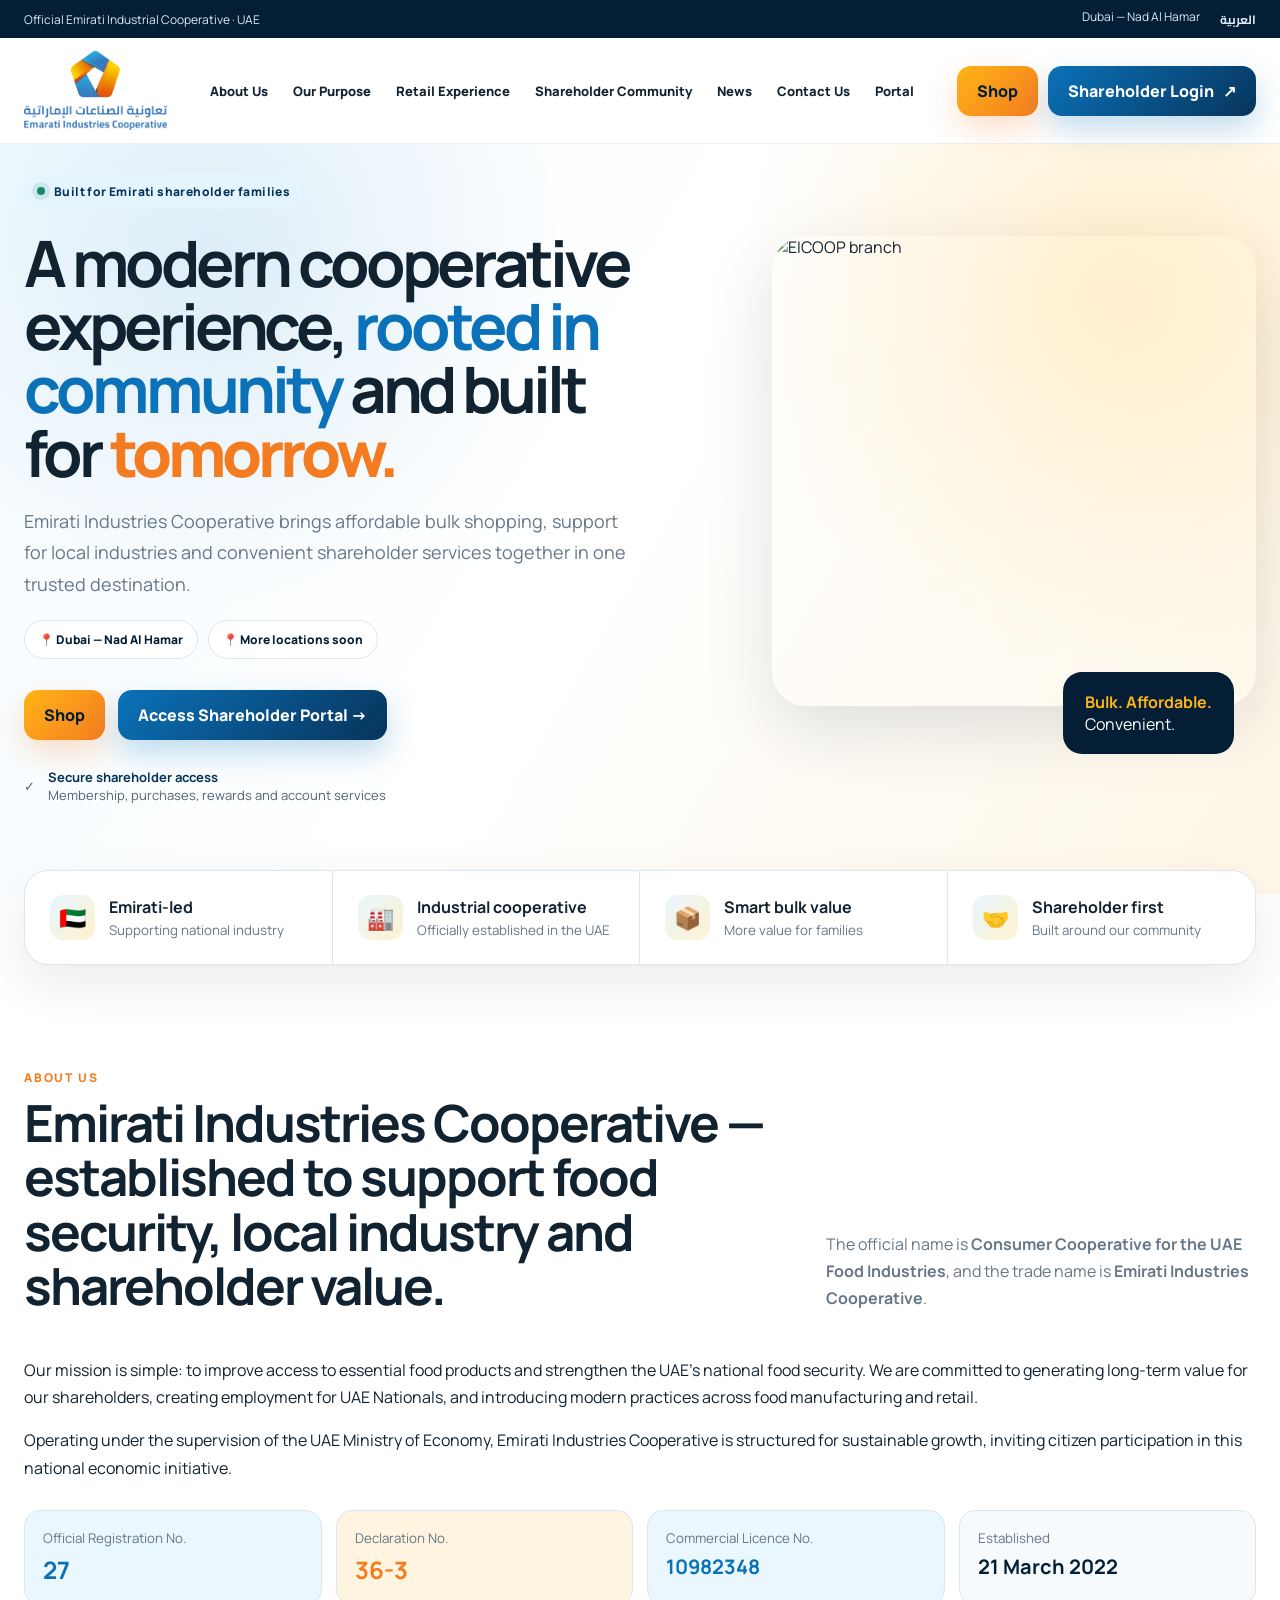
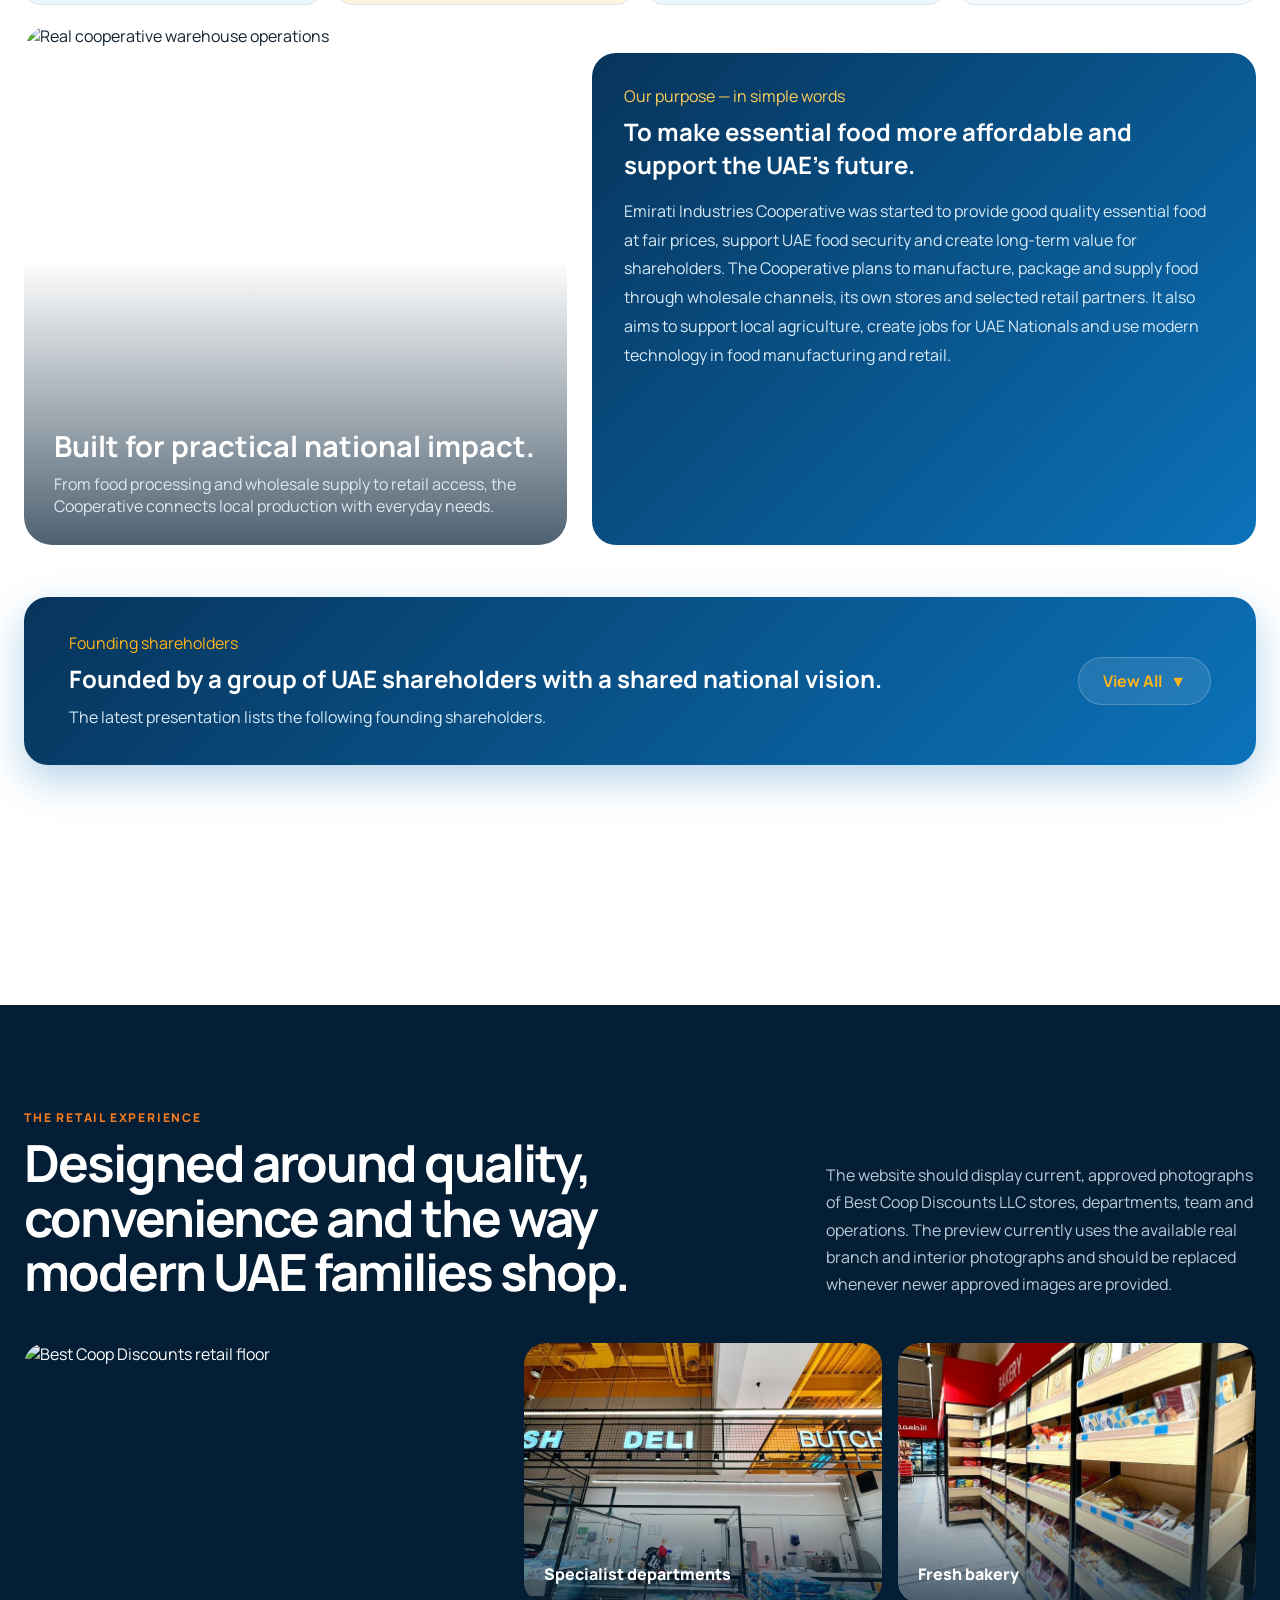
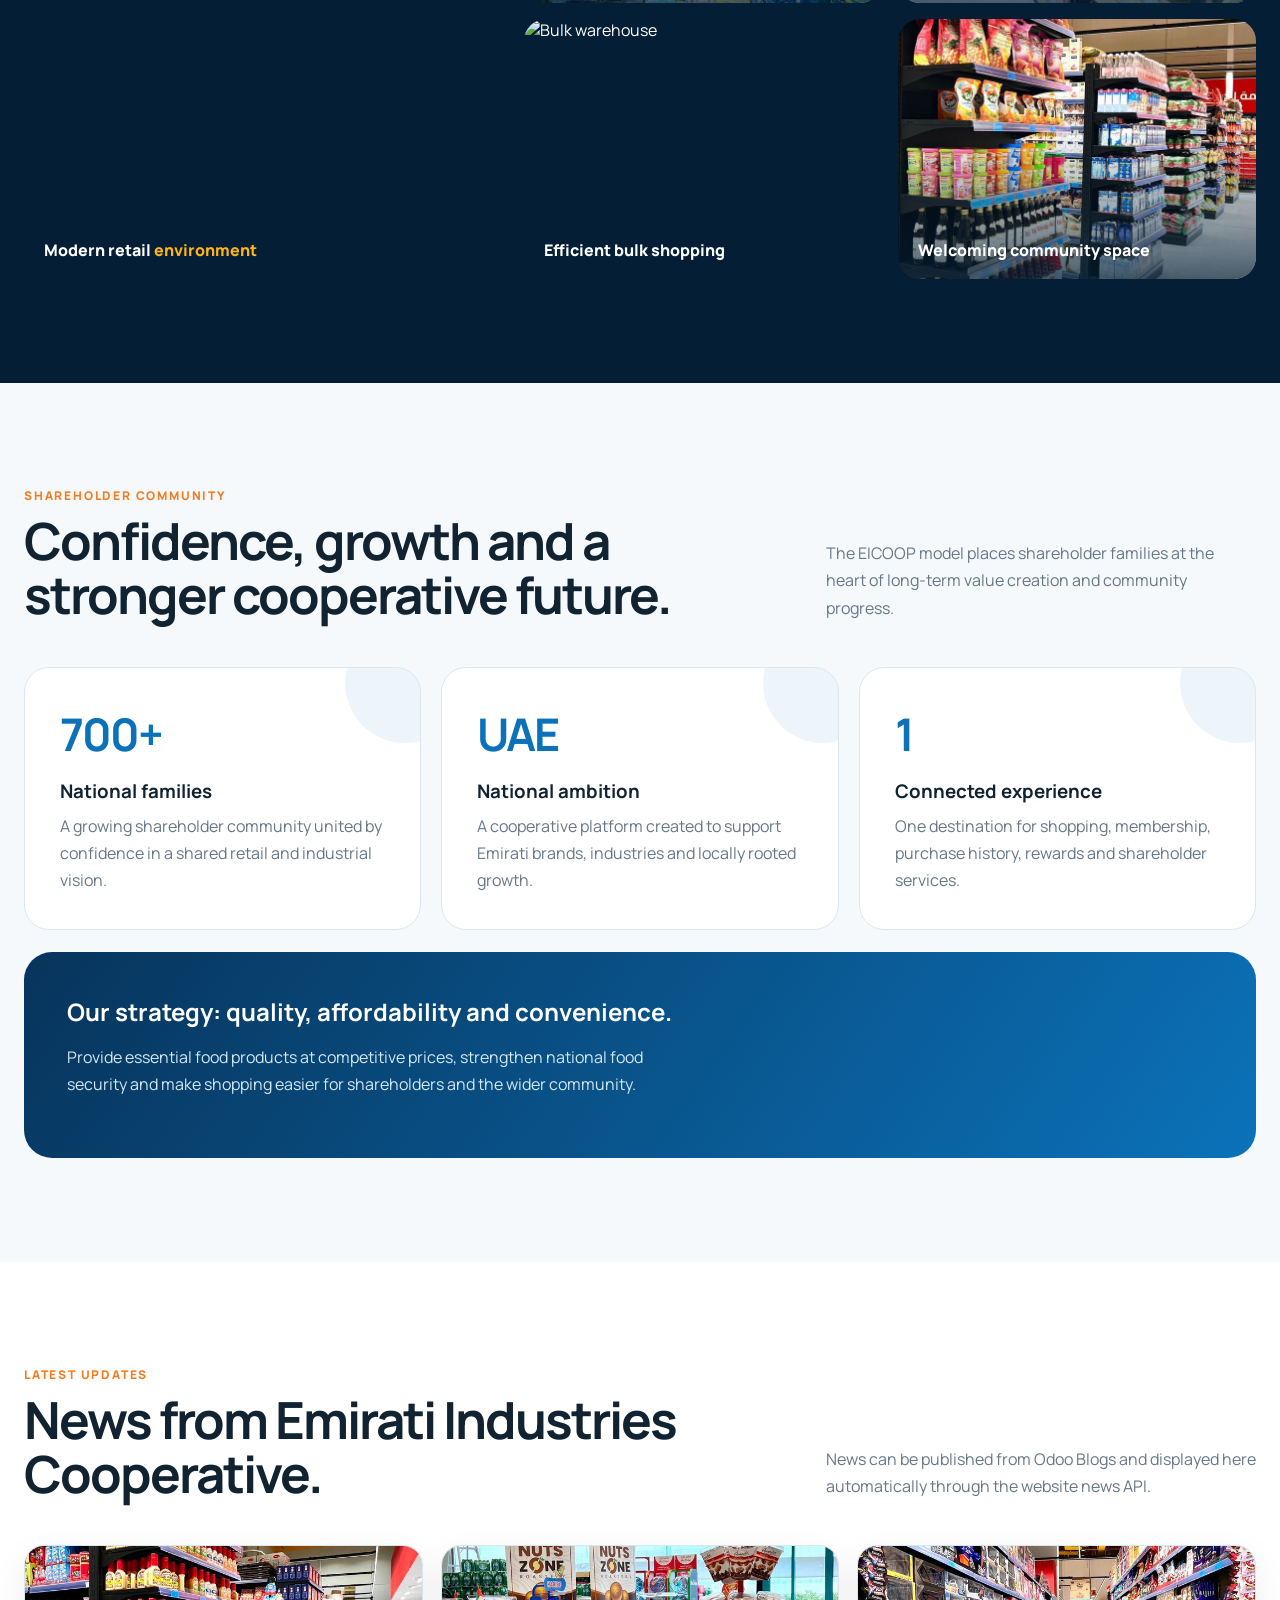
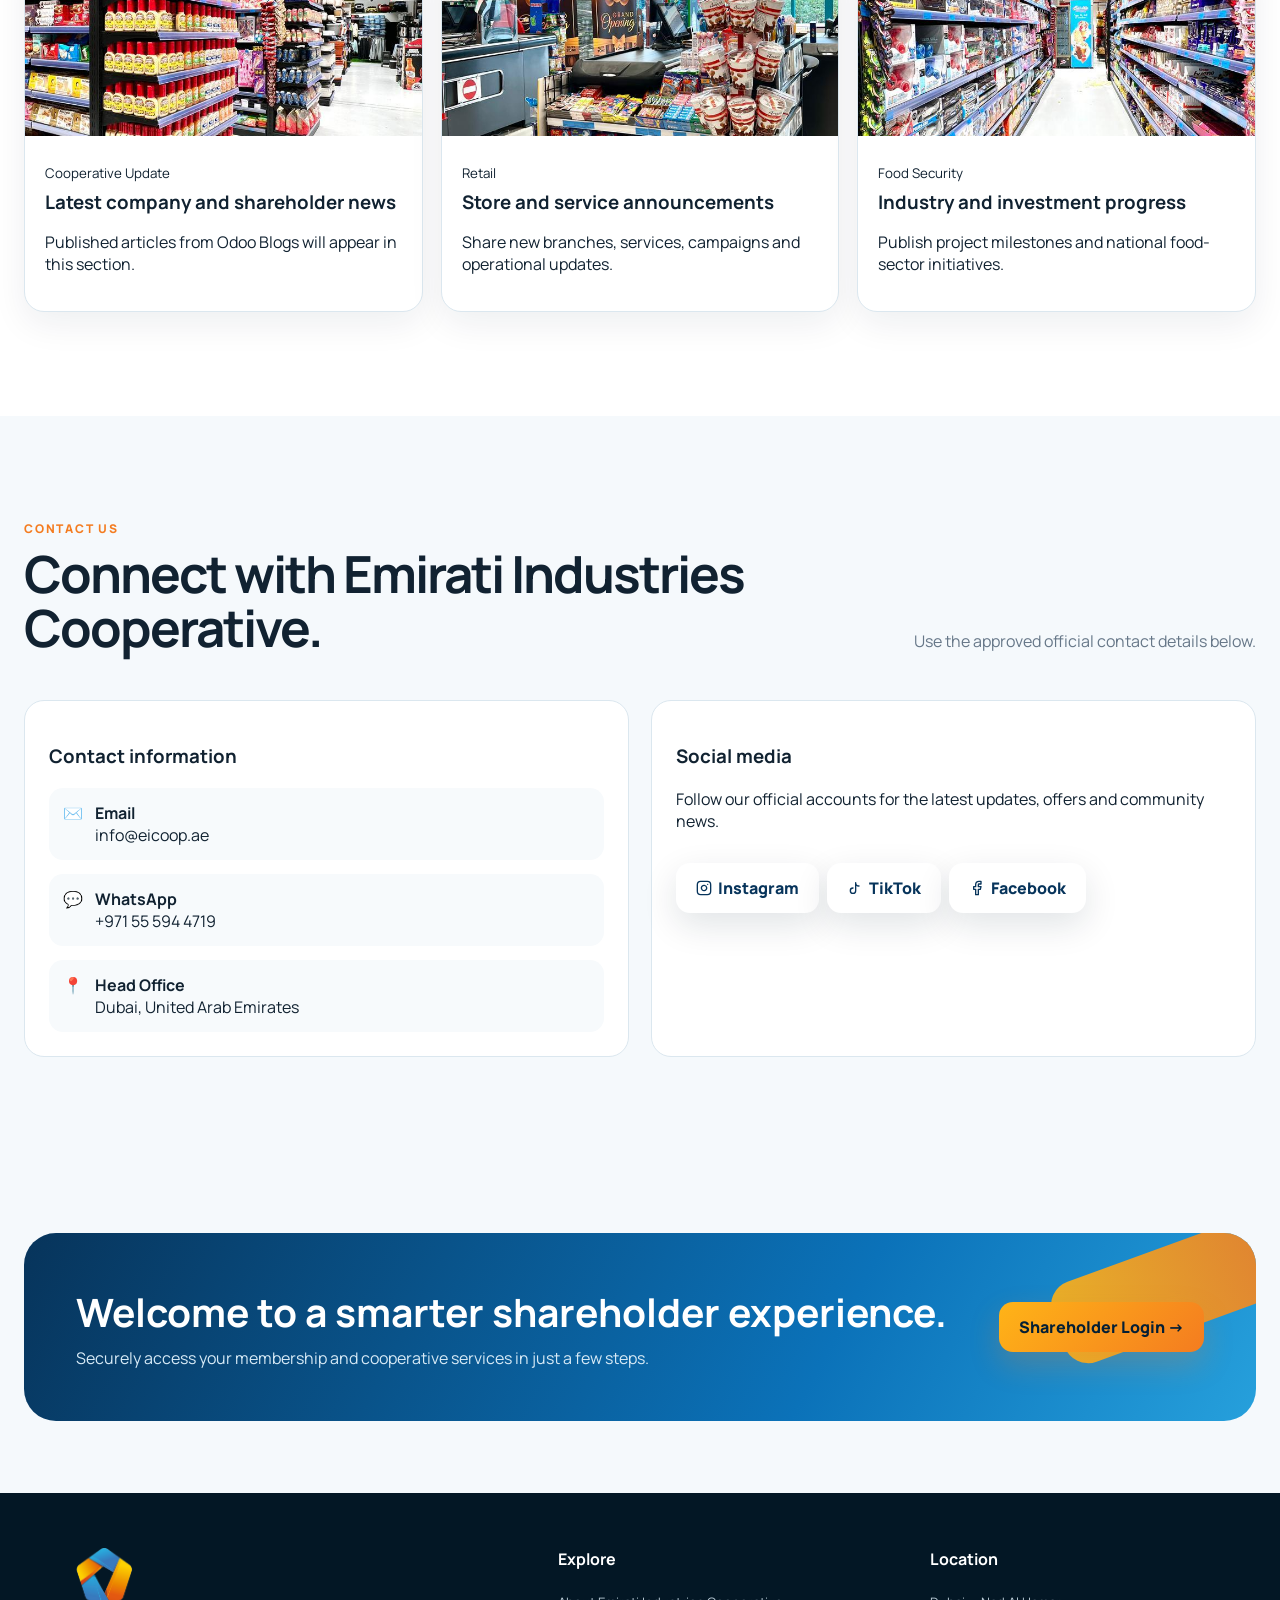
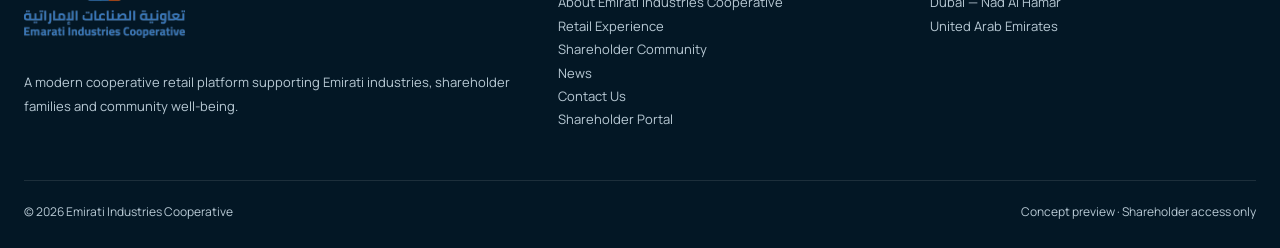
==== index.html @ 93016e99 "feat: implement OTP verification for transfers, add toast notifications, and update UI for received " ====
<!doctype html>
<html lang="en">
<head>
<meta charset="utf-8">
<meta name="viewport" content="width=device-width,initial-scale=1">
<meta name="theme-color" content="#07345b">
<title>Emirati Industries Cooperative | Shareholder Experience</title>
<link rel="preconnect" href="https://fonts.googleapis.com">
<link rel="preconnect" href="https://fonts.gstatic.com" crossorigin>
<link href="https://fonts.googleapis.com/css2?family=Cairo:wght@400;600;700;800&family=Manrope:wght@400;500;600;700;800&display=swap" rel="stylesheet">
<style>
:root{--blue:#0b72b9;--deep:#07345b;--navy:#041f35;--sky:#eaf7ff;--gold:#ffb417;--orange:#f47c20;--cream:#fff9ed;--ink:#112231;--muted:#667788;--line:#dbe7ef;--white:#fff;--green:#138a65;--shadow:0 24px 70px rgba(4,31,53,.13)}
*{box-sizing:border-box}html{scroll-behavior:smooth}body{margin:0;color:var(--ink);font-family:Manrope,Cairo,Arial,sans-serif;background:#fff}body.modal-open{overflow:hidden}a{text-decoration:none;color:inherit}button,input{font:inherit}.hidden{display:none!important}.wrap{width:min(1240px,calc(100% - 48px));margin:auto}
.topline{background:var(--navy);color:#dcebf5;font-size:12px}.topline .wrap{height:38px;display:flex;align-items:center;justify-content:space-between}.topline span{display:flex;gap:20px}.arabic{font-family:Cairo;font-weight:700}
.nav{position:sticky;top:0;z-index:40;background:rgba(255,255,255,.9);backdrop-filter:blur(16px);border-bottom:1px solid rgba(7,52,91,.08)}.navin{height:105px;display:flex;align-items:center;justify-content:space-between;gap:28px}.logo{height:80px;width:auto;object-fit:contain}.links{display:flex;align-items:center;gap:25px;font-size:13px;font-weight:800}.links a{position:relative;white-space:nowrap}.links a:after{content:"";position:absolute;left:0;right:100%;bottom:-9px;height:2px;background:linear-gradient(90deg,var(--blue),var(--gold));transition:.25s}.links a:hover:after{right:0}.btn{border:0;border-radius:14px;padding:14px 20px;font-weight:800;cursor:pointer;display:inline-flex;align-items:center;justify-content:center;gap:9px;transition:.22s;white-space:nowrap}.btn:hover{transform:translateY(-2px)}.btn-primary{color:#fff;background:linear-gradient(135deg,var(--blue),var(--deep));box-shadow:0 13px 30px rgba(11,114,185,.25)}.btn-gold{color:var(--navy);background:linear-gradient(135deg,var(--gold),var(--orange));box-shadow:0 13px 30px rgba(244,124,32,.24)}.btn-white{background:#fff;color:var(--deep);box-shadow:0 12px 35px rgba(4,31,53,.12)}
@media (max-width: 1200px) { .navin{gap:15px} .logo{height:60px;width:auto} .links{gap:14px;font-size:12px} }
.hero{min-height:750px;position:relative;overflow:hidden;background:linear-gradient(120deg,#f4fbff 0%,#fff 48%,#fff7e7 100%)}.hero:before{content:"";position:absolute;inset:0;background:radial-gradient(circle at 17% 15%,rgba(11,114,185,.11),transparent 28%),radial-gradient(circle at 87% 20%,rgba(255,180,23,.18),transparent 30%)}.hero-grid{min-height:750px;padding-bottom:60px;display:grid;grid-template-columns:1.02fr .98fr;align-items:center;gap:42px;position:relative;z-index:2}.kicker{display:inline-flex;align-items:center;gap:9px;padding:9px 13px;border-radius:999px;background:#e4f5ff;color:var(--deep);font-size:12px;font-weight:800;letter-spacing:.4px}.dot{width:8px;height:8px;border-radius:50%;background:var(--green);box-shadow:0 0 0 5px rgba(19,138,101,.12)}.hero h1{font-size:clamp(46px,5vw,76px);line-height:.99;letter-spacing:-4px;margin:22px 0}.hero h1 em{font-style:normal;color:var(--blue)}.hero h1 b{font-weight:800;color:var(--orange)}.hero p{font-size:18px;line-height:1.75;color:var(--muted);max-width:680px}.hero-actions{display:flex;gap:13px;margin-top:31px;flex-wrap:wrap}.trust{display:flex;align-items:center;gap:13px;margin-top:28px;color:#506474;font-size:13px}.trust strong{color:var(--deep)}
.visual{position:relative;min-height:570px}.main-photo{position:absolute;right:0;top:32px;width:83%;height:470px;object-fit:cover;border-radius:34px;box-shadow:var(--shadow)}.shape-a,.shape-b{position:absolute;transform:rotate(-13deg);border-radius:30px}.shape-a{width:250px;height:92px;right:-55px;top:4px;background:linear-gradient(90deg,var(--gold),var(--orange));z-index:2}.shape-b{width:260px;height:92px;left:5px;bottom:45px;background:linear-gradient(90deg,var(--deep),var(--blue));z-index:2}.glass-card{position:absolute;left:0;top:110px;width:220px;padding:22px;background:rgba(255,255,255,.9);backdrop-filter:blur(18px);border:1px solid rgba(255,255,255,.8);border-radius:22px;box-shadow:0 20px 55px rgba(4,31,53,.18);z-index:3}.glass-card strong{display:block;font-size:31px;color:var(--deep)}.glass-card span{font-size:12px;color:var(--muted)}.mini-card{position:absolute;right:22px;bottom:20px;background:var(--navy);color:white;padding:19px 22px;border-radius:19px;z-index:3}.mini-card b{color:var(--gold)}
.band{margin-top:-24px;position:relative;z-index:4}.bandin{background:#fff;border:1px solid var(--line);box-shadow:0 18px 50px rgba(4,31,53,.09);border-radius:24px;display:grid;grid-template-columns:repeat(4,1fr);overflow:hidden}.banditem{padding:24px 25px;border-right:1px solid var(--line);display:flex;gap:14px;align-items:center}.banditem:last-child{border:0}.bandicon{width:45px;height:45px;border-radius:13px;background:linear-gradient(135deg,#e7f6ff,#fff2cf);display:grid;place-items:center;font-size:22px}.banditem b{display:block}.banditem small{color:var(--muted)}
.section{padding:104px 0}.soft{background:#f5f9fc}.head{display:flex;align-items:end;justify-content:space-between;gap:30px;margin-bottom:45px}.head .label{color:var(--orange);font-size:12px;font-weight:800;letter-spacing:1.8px;text-transform:uppercase}.head h2{font-size:clamp(35px,4vw,54px);letter-spacing:-2px;line-height:1.06;margin:9px 0 0;max-width:760px}.head p{max-width:430px;color:var(--muted);line-height:1.7;margin:0}
#about { min-height: 100vh; padding-bottom: 200px; }
.story-grid{display:grid;grid-template-columns:.9fr 1.1fr;gap:25px}.story-photo{min-height:520px;border-radius:28px;overflow:hidden;position:relative}.story-photo img{width:100%;height:100%;object-fit:cover;position:absolute}.story-photo:after{content:"";position:absolute;inset:0;background:linear-gradient(0deg,rgba(4,31,53,.7),transparent 55%)}.story-caption{position:absolute;left:30px;right:30px;bottom:28px;color:#fff;z-index:2}.story-caption h3{font-size:29px;margin:0 0 7px}.story-caption p{margin:0;color:#dbe9f2}.purpose{display:grid;grid-template-columns:1fr 1fr;gap:18px}.purpose-card{padding:28px;border:1px solid var(--line);background:#fff;border-radius:23px;min-height:245px;transition:.25s}.purpose-card:hover{transform:translateY(-6px);box-shadow:0 18px 40px rgba(4,31,53,.09)}.purpose-card.featured{background:linear-gradient(145deg,var(--deep),var(--blue));color:#fff;border:0}.purpose-card .num{font-size:12px;font-weight:800;color:var(--orange)}.purpose-card.featured .num{color:var(--gold)}.purpose-card h3{font-size:23px;margin:36px 0 10px}.purpose-card p{color:var(--muted);line-height:1.65;margin:0}.purpose-card.featured p{color:#d9edf9}
.experience{background:var(--navy);color:white;overflow:hidden}.experience .head p{color:#b9cad7}.mosaic{display:grid;grid-template-columns:1.15fr .85fr .85fr;grid-template-rows:260px 260px;gap:16px}.tile{border-radius:22px;overflow:hidden;position:relative}.tile:first-child{grid-row:1/3}.tile img{width:100%;height:100%;object-fit:cover;transition:.4s}.tile:hover img{transform:scale(1.04)}.tile:after{content:"";position:absolute;inset:0;background:linear-gradient(0deg,rgba(4,31,53,.72),transparent 55%)}.tile span{position:absolute;left:20px;bottom:18px;z-index:2;font-weight:800}.tile em{font-style:normal;color:var(--gold)}
.impact-grid{display:grid;grid-template-columns:repeat(3,1fr);gap:20px}.impact-card{padding:35px;border-radius:25px;background:#fff;border:1px solid var(--line);position:relative;overflow:hidden}.impact-card:before{content:"";position:absolute;width:120px;height:120px;border-radius:50%;right:-45px;top:-45px;background:rgba(11,114,185,.07)}.impact-card strong{display:block;font-size:45px;color:var(--blue);letter-spacing:-2px}.impact-card h3{margin:13px 0 9px}.impact-card p{color:var(--muted);line-height:1.7;margin:0}.strategy-box{margin-top:22px;background:linear-gradient(125deg,var(--deep),var(--blue));color:#fff;border-radius:28px;padding:43px;display:flex;justify-content:space-between;align-items:center;gap:30px}.packs{display:flex;gap:10px;flex-wrap:wrap}.pack{padding:10px 14px;border-radius:999px;background:rgba(255,255,255,.12);border:1px solid rgba(255,255,255,.14);font-size:12px;font-weight:800}.strategy-box p{color:#d5e8f5;max-width:630px;line-height:1.7}
.portal-preview{display:grid;grid-template-columns:.86fr 1.14fr;gap:30px;align-items:center}.portal-copy h2{font-size:52px;line-height:1.05;letter-spacing:-2px;margin:12px 0}.portal-copy p{color:var(--muted);line-height:1.75}.feature-list{display:grid;gap:11px;margin:24px 0}.feature-list div{display:flex;gap:11px;align-items:center;font-weight:700}.check{width:27px;height:27px;border-radius:50%;background:#e4f7ef;color:var(--green);display:grid;place-items:center}.dashboard{background:#edf3f7;border-radius:27px;padding:18px;box-shadow:var(--shadow)}.dash-top{height:55px;background:#fff;border-radius:16px;display:flex;align-items:center;justify-content:space-between;padding:0 17px}.dash-top img{width:142px;height:45px;object-fit:contain}.dash-grid{display:grid;grid-template-columns:165px 1fr;gap:13px;margin-top:13px}.dash-side{background:var(--deep);border-radius:17px;padding:18px;color:white}.dash-avatar{width:48px;height:48px;border-radius:50%;display:grid;place-items:center;background:linear-gradient(135deg,var(--gold),var(--orange));color:var(--navy);font-weight:800}.dash-side b{display:block;margin:10px 0 22px}.dash-side span{display:block;padding:9px 0;color:#d3e5f1;font-size:11px}.dash-main{display:grid;gap:12px}.metrics{display:grid;grid-template-columns:repeat(3,1fr);gap:9px}.metric{background:#fff;padding:15px;border-radius:14px}.metric b{display:block;font-size:20px;color:var(--blue)}.metric small{color:var(--muted)}.member{background:linear-gradient(135deg,var(--navy),var(--blue));color:white;border-radius:16px;padding:18px}.member small{color:#bcd7e8}.orders{background:#fff;border-radius:16px;padding:17px}.order{display:flex;justify-content:space-between;padding:11px 0;border-top:1px solid var(--line);font-size:11px}
.cta{padding:72px 0;background:#f5f9fc}.cta-in{border-radius:32px;background:linear-gradient(118deg,var(--deep),var(--blue) 65%,#26a0dc);color:white;padding:52px;display:flex;align-items:center;justify-content:space-between;gap:30px;position:relative;overflow:hidden}.cta-in:after{content:"";position:absolute;width:250px;height:85px;right:-45px;top:12px;background:linear-gradient(90deg,var(--gold),var(--orange));transform:rotate(-20deg);border-radius:25px;opacity:.9}.cta-in>*{position:relative;z-index:2}.cta h2{font-size:39px;margin:0 0 8px}.cta p{margin:0;color:#d7eaf6}.footer{background:#031725;color:#b9cad5;padding:55px 0 28px}.footgrid{display:grid;grid-template-columns:1.5fr 1fr 1fr;gap:45px}.footer img{width:215px}.footer h4{color:#fff;margin-top:0}.footer p,.footer a{font-size:13px;line-height:1.8}.copyright{border-top:1px solid rgba(255,255,255,.1);margin-top:35px;padding-top:22px;display:flex;justify-content:space-between;font-size:12px}
/* login */.overlay{position:fixed;inset:0;z-index:100;background:rgba(2,18,31,.78);backdrop-filter:blur(8px);display:grid;place-items:center;padding:20px}.login{width:min(1040px,100%);min-height:650px;background:#fff;border-radius:30px;overflow:hidden;display:grid;grid-template-columns:1fr 1fr;box-shadow:0 38px 110px rgba(0,0,0,.4)}.login-visual{position:relative;background:var(--navy);color:#fff;overflow:hidden}.login-visual img.bg{width:100%;height:100%;object-fit:cover;opacity:.55}.login-visual:after{content:"";position:absolute;inset:0;background:linear-gradient(0deg,rgba(4,31,53,.93),rgba(4,31,53,.05))}.login-message{position:absolute;left:42px;right:42px;bottom:42px;z-index:3}.login-message img{width:225px;margin-bottom:25px;}.login-message h2{font-size:34px;margin:0 0 10px}.login-message p{color:#d5e6f2;line-height:1.7}.login-form{padding:50px;display:flex;flex-direction:column;justify-content:center}.close{align-self:flex-end;border:0;background:#eff4f7;width:40px;height:40px;border-radius:50%;cursor:pointer}.login-form .label{color:var(--orange);font-size:12px;font-weight:800;letter-spacing:1.3px}.login-form h2{font-size:35px;margin:8px 0}.login-form>div>p{color:var(--muted);line-height:1.6}.field{margin:22px 0 15px}.field label{display:block;font-size:12px;font-weight:800;margin-bottom:9px}.field input{width:100%;height:55px;border:1px solid #cad9e4;border-radius:13px;padding:0 15px;outline:0}.field input:focus{border-color:var(--blue);box-shadow:0 0 0 4px rgba(11,114,185,.1)}.secure{text-align:center;margin-top:16px;color:#81919e;font-size:12px}.otp-row{display:grid;grid-template-columns:repeat(6,1fr);gap:8px}.otp-row input{text-align:center;font-size:20px;font-weight:800;padding:0}.full{width:100%}
/* full portal */#portal{min-height:100vh;background:#f1f5f8}.portalbar{height:76px;background:#fff;border-bottom:1px solid var(--line);display:flex;align-items:center;justify-content:space-between;padding:0 28px;position:sticky;top:0;z-index:60}.portalbar img{width:185px;height:58px;object-fit:contain}.menu-toggle{display:none;background:transparent;border:0;font-size:26px;cursor:pointer;color:var(--navy);padding:0;line-height:1}.portallayout{display:grid;grid-template-columns:270px 1fr;min-height:calc(100vh - 76px)}.side{background:var(--navy);color:#d8e8f2;padding:25px 16px}.sideprofile{text-align:center;padding:15px 0 27px;border-bottom:1px solid rgba(255,255,255,.12)}.sideprofile .dash-avatar{margin:auto;width:68px;height:68px;font-size:25px}.sideprofile h3{color:#fff;margin:12px 0 4px}.menu{margin-top:18px}.menu button{width:100%;border:0;background:transparent;color:#cbdce7;text-align:left;padding:13px 14px;border-radius:11px;font-weight:700;cursor:pointer}.menu button.active,.menu button:hover{background:rgba(255,255,255,.11);color:#fff}.portalmain{padding:28px}.portalmetrics{display:grid;grid-template-columns:repeat(4,1fr);gap:16px}.pmetric{background:#fff;border:1px solid var(--line);border-radius:18px;padding:21px}.pmetric b{display:block;font-size:29px;color:var(--blue)}.pmetric small{color:var(--muted)}.welcome{margin-top:19px;border-radius:22px;padding:28px;background:linear-gradient(120deg,#fff,#ecf8ff);border:1px solid var(--line);display:flex;justify-content:space-between;align-items:center}.portalcard{background:#fff;border:1px solid var(--line);border-radius:20px;padding:24px;margin-top:18px}.membership-card{background:linear-gradient(135deg,var(--navy),var(--blue));color:#fff;border-radius:20px;padding:27px;display:flex;justify-content:space-between}.membership-card small{color:#c0d8e8}.membership-card strong{display:block;font-size:26px;letter-spacing:1px}.table-row{display:grid;grid-template-columns:1.3fr .8fr .7fr .4fr;gap:12px;align-items:center;padding:16px 0;border-top:1px solid var(--line)}.status{display:inline-block;padding:7px 10px;border-radius:999px;background:#e9f6ff;color:var(--blue);font-size:11px;font-weight:800}.signout{border:0;padding:10px 14px;border-radius:10px;background:#eef3f6;font-weight:700;cursor:pointer}
@media(max-width:1000px){.links{display:none}.hero-grid,.story-grid,.portal-preview{grid-template-columns:1fr}.visual{min-height:520px}.bandin{grid-template-columns:1fr 1fr}.banditem:nth-child(2){border-right:0}.purpose{margin-top:0}.mosaic{grid-template-columns:1fr 1fr}.tile:first-child{grid-row:auto;grid-column:1/3}.impact-grid{grid-template-columns:1fr}.login{grid-template-columns:1fr}.login-visual{display:none}.portallayout{grid-template-columns:1fr}.menu-toggle{display:block}.side{position:fixed;left:-270px;top:76px;bottom:0;width:270px;z-index:50;transition:left 0.3s ease;overflow-y:auto;box-shadow:4px 0 15px rgba(0,0,0,0.1)}.side.open{left:0}.portalmetrics{grid-template-columns:1fr 1fr}}
@media(max-width:620px){.wrap{width:min(100% - 28px,1240px)}.topline{display:none}.navin{height:74px}.logo{width:178px}.hero,.hero-grid{min-height:auto}.hero-grid{padding:75px 0 35px}.hero h1{letter-spacing:-2.4px}.visual{display:none!important}.main-photo{width:94%;height:355px}.glass-card{width:175px;top:75px;padding:16px}.bandin{grid-template-columns:1fr}.banditem{border-right:0;border-bottom:1px solid var(--line)}.section{padding:74px 0}.head{display:block}.head p{margin-top:18px}.purpose{grid-template-columns:1fr}.mosaic{grid-template-columns:1fr;grid-template-rows:auto}.tile,.tile:first-child{grid-column:auto;min-height:250px}.strategy-box,.cta-in,.welcome{flex-direction:column;align-items:flex-start}.dash-grid{grid-template-columns:1fr}.dash-side{display:none}.metrics{grid-template-columns:1fr}.footgrid{grid-template-columns:1fr}.copyright{display:block}.login-form{padding:30px}.portalmetrics{grid-template-columns:1fr}.table-row{grid-template-columns:1fr 1fr;gap:4px;padding:12px 0}.portal-badge{display:none}.portalbar img{width:140px}.portalbar{padding:0 15px}.portalmain{padding:15px}}

.founders-grid{display:grid;grid-template-columns:repeat(4,1fr);gap:16px;margin-top:28px}.founder{background:#fff;border:1px solid var(--line);border-radius:18px;padding:18px;text-align:center}.founder-avatar{width:72px;height:72px;margin:0 auto 12px;border-radius:50%;display:grid;place-items:center;font-size:34px;background:linear-gradient(135deg,#eaf5fb,#fff4df);border:2px solid #fff;box-shadow:0 8px 24px rgba(4,31,53,.12)}.founder h4{margin:0;font-size:14px;line-height:1.45}.about-facts{display:grid;grid-template-columns:repeat(4,1fr);gap:14px;margin:26px 0}.fact{background:#f6fafc;border:1px solid var(--line);border-radius:16px;padding:18px}.fact small{display:block;color:var(--muted);margin-bottom:6px}.fact b{color:var(--navy)}.news-grid{display:grid;grid-template-columns:repeat(3,1fr);gap:18px}.news-card{background:#fff;border:1px solid var(--line);border-radius:20px;overflow:hidden;box-shadow:0 12px 35px rgba(4,31,53,.07)}.news-card img{width:100%;height:190px;object-fit:cover}.news-card .content{padding:20px}.news-card h3{margin:6px 0 8px}.contact-grid{display:grid;grid-template-columns:1fr 1fr;gap:22px}.contact-card{background:#fff;border:1px solid var(--line);border-radius:20px;padding:24px}.contact-list{display:grid;gap:14px}.contact-item{display:flex;gap:12px;align-items:flex-start;padding:14px;border-radius:14px;background:#f7fafc}.coming{display:inline-block;padding:5px 9px;border-radius:999px;background:#fff2d9;color:#9b5b00;font-size:10px;font-weight:800;margin-left:6px}.simple-purpose{background:linear-gradient(135deg,#07345b,#0b72b9);color:white;border-radius:24px;padding:32px;margin-top:28px}.simple-purpose p{color:#d7eaf6;line-height:1.8}.founder-note{color:var(--muted);font-size:13px;margin-top:10px}
@media(max-width:900px){.founders-grid{grid-template-columns:repeat(2,1fr)}.about-facts{grid-template-columns:repeat(2,1fr)}.news-grid,.contact-grid{grid-template-columns:1fr}}
@media(max-width:620px){.founders-grid,.about-facts{grid-template-columns:1fr}.logo{width:210px!important}.navin{height:82px!important}} summary{list-style:none;outline:none;} summary::-webkit-details-marker{display:none;} details[open] summary .chevron{transform:rotate(180deg);} details[open] summary .expand-text:before{content:"Close";} details:not([open]) summary .expand-text:before{content:"View All";} .founder-summary{background:linear-gradient(135deg,var(--deep),var(--blue));color:white;border:none;border-radius:24px;padding:35px 45px;box-shadow:0 15px 40px rgba(11,114,185,.3);transition:all 0.3s ease;margin-bottom:40px!important;display:flex;justify-content:space-between;align-items:center;gap:30px;} @media(max-width:768px){.founder-summary{flex-direction:column;align-items:flex-start;gap:20px;padding:30px;}} .founder-summary:hover{box-shadow:0 25px 50px rgba(11,114,185,.4);transform:translateY(-3px);} .expand-indicator{flex-shrink:0;display:flex;align-items:center;gap:8px;padding:12px 24px;border-radius:999px;background:rgba(255,255,255,0.1);color:var(--gold);font-weight:bold;transition:all 0.3s;border:1px solid rgba(255,255,255,0.2);} .founder-summary:hover .expand-indicator{background:rgba(255,255,255,0.2);transform:scale(1.02);} .chevron{transition:transform 0.3s;display:inline-block;}
</style>
</head>
<body>
<div id="site">
<div class="topline"><div class="wrap"><span>Official Emirati Industrial Cooperative · UAE</span><span><span>Dubai — Nad Al Hamar</span><span class="arabic">العربية</span></span></div></div>
<header class="nav"><div class="wrap navin"><img class="logo" src="assets/eic-logo.png" alt="Emirati Industries Cooperative"><nav class="links"><a href="#about">About Us</a><a href="#purpose">Our Purpose</a><a href="#experience">Retail Experience</a><a href="#impact">Shareholder Community</a><a href="#news">News</a><a href="#contact">Contact Us</a><a href="#portal-preview">Portal</a></nav><div style="display:flex;gap:10px;"><a class="btn btn-gold" href="https://coop-discounts.com">Shop</a><button class="btn btn-primary" onclick="openLogin()">Shareholder Login <span>↗</span></button></div></div></header>
<main>
<section class="hero"><div class="wrap hero-grid"><div><div class="kicker"><span class="dot"></span> Built for Emirati shareholder families</div><h1>A modern cooperative experience, <em>rooted in community</em> and built for <b>tomorrow.</b></h1><p>Emirati Industries Cooperative brings affordable bulk shopping, support for local industries and convenient shareholder services together in one trusted destination.</p><div class="packs" style="margin-top:20px;margin-bottom:20px;"><span class="pack" style="background:#fff;border-color:var(--line);color:var(--navy)">📍 Dubai — Nad Al Hamar</span><span class="pack" style="background:#fff;border-color:var(--line);color:var(--navy)">📍 More locations soon</span></div><div class="hero-actions"><a class="btn btn-gold" href="https://coop-discounts.com">Shop</a><button class="btn btn-primary" onclick="openLogin()">Access Shareholder Portal →</button></div><div class="trust"><span>✓</span><span><strong>Secure shareholder access</strong><br>Membership, purchases, rewards and account services</span></div></div><div class="visual"><img class="main-photo" src="assets/Media.jpeg" alt="EICOOP branch"><div class="mini-card"><b>Bulk. Affordable.</b><br>Convenient.</div></div></div></section>
<div class="band"><div class="wrap bandin"><div class="banditem"><div class="bandicon">🇦🇪</div><div><b>Emirati-led</b><small>Supporting national industry</small></div></div><div class="banditem"><div class="bandicon">🏭</div><div><b>Industrial cooperative</b><small>Officially established in the UAE</small></div></div><div class="banditem"><div class="bandicon">📦</div><div><b>Smart bulk value</b><small>More value for families</small></div></div><div class="banditem"><div class="bandicon">🤝</div><div><b>Shareholder first</b><small>Built around our community</small></div></div></div></div>
<section class="section" id="about"><div class="wrap"><div class="head"><div><div class="label">About us</div><h2>Emirati Industries Cooperative — established to support food security, local industry and shareholder value.</h2></div><p>The official name is <b>Consumer Cooperative for the UAE Food Industries</b>, and the trade name is <b>Emirati Industries Cooperative</b>.</p></div>
<p style="margin-bottom:15px;line-height:1.7;">Our mission is simple: to improve access to essential food products and strengthen the UAE's national food security. We are committed to generating long-term value for our shareholders, creating employment for UAE Nationals, and introducing modern practices across food manufacturing and retail.</p>
<p style="margin-bottom:28px;line-height:1.7;">Operating under the supervision of the UAE Ministry of Economy, Emirati Industries Cooperative is structured for sustainable growth, inviting citizen participation in this national economic initiative.</p>
<div class="about-facts" style="margin-bottom:20px"><div class="fact" style="background:#eaf7ff"><small>Official Registration No.</small><b style="font-size:24px;color:var(--blue)">27</b></div><div class="fact" style="background:#fff4df"><small>Declaration No.</small><b style="font-size:24px;color:var(--orange)">36-3</b></div><div class="fact" style="background:#eaf7ff"><small>Commercial Licence No.</small><b style="font-size:20px;color:var(--blue)">10982348</b></div><div class="fact"><small>Established</small><b style="font-size:20px">21 March 2022</b></div></div>
<div class="story-grid"><article class="story-photo"><img src="assets/frozen section.jpeg" alt="Real cooperative warehouse operations"><div class="story-caption"><h3>Built for practical national impact.</h3><p>From food processing and wholesale supply to retail access, the Cooperative connects local production with everyday needs.</p></div></article><div class="simple-purpose" id="purpose"><div class="label" style="color:#ffcf5a">Our purpose — in simple words</div><h2 style="margin:8px 0 14px">To make essential food more affordable and support the UAE's future.</h2><p>Emirati Industries Cooperative was started to provide good quality essential food at fair prices, support UAE food security and create long-term value for shareholders. The Cooperative plans to manufacture, package and supply food through wholesale channels, its own stores and selected retail partners. It also aims to support local agriculture, create jobs for UAE Nationals and use modern technology in food manufacturing and retail.</p></div></div>
<details style="margin-top:52px"><summary class="founder-summary" style="cursor:pointer;"><div><div class="label" style="color:var(--gold);margin-bottom:8px;">Founding shareholders</div><h2 style="margin:0 0 10px;color:white;">Founded by a group of UAE shareholders with a shared national vision.</h2><p style="margin:0;color:#d7eaf6;line-height:1.6;">The latest presentation lists the following founding shareholders.</p></div><div class="expand-indicator"><span class="expand-text"></span><span class="chevron">▼</span></div></summary><div class="founders-grid"><article class="founder"><img src="assets/image1.jpeg" class="founder-avatar" style="object-fit:cover;"><h4>Abdulla Hamad Ahmed Bin Sugat Al Falasi</h4></article><article class="founder"><img src="assets/image2.jpg" class="founder-avatar" style="object-fit:cover;"><h4>Abdullah Jassim Nasser Mohamed Alnowais</h4></article><article class="founder"><img src="assets/image3.jpg" class="founder-avatar" style="object-fit:cover;"><h4>Ahmed Ali Mohammed Abdulaziz Alsarkal</h4></article><article class="founder"><img src="assets/image4.png" class="founder-avatar" style="object-fit:cover;"><h4>Ahmed Bin Eisa Bin Nasser Alserkal</h4></article><article class="founder"><div class="founder-avatar">A</div><h4>Ahmed Mohammed Hussein Hamdan Budebes</h4></article><article class="founder"><img src="assets/image5.png" class="founder-avatar" style="object-fit:cover;"><h4>Dr. Ahmed Hassan Mohammad Bin Alshaikh</h4></article><article class="founder"><img src="assets/image6.jpg" class="founder-avatar" style="object-fit:cover;"><h4>Dr. Faisal Ali Mousa Alnaqbi</h4></article><article class="founder"><img src="assets/image7.jpg" class="founder-avatar" style="object-fit:cover;"><h4>Dr. Mohammed Salem Obaid Aldhaheri</h4></article><article class="founder"><div class="founder-avatar">M</div><h4>H.E. Dr. Mohammed Saeed Ali Khalfan Al Kindi</h4></article><article class="founder"><div class="founder-avatar">S</div><h4>H.E. Sultan Mohd Ali Alqurtasi Almuaimi</h4></article><article class="founder"><img src="assets/image8.jpg" class="founder-avatar" style="object-fit:cover;"><h4>Hamda Khalil Ibrahim Almansoori</h4></article><article class="founder"><img src="assets/image9.jpg" class="founder-avatar" style="object-fit:cover;"><h4>Jassim Mohammed Abduljalil Albastaki</h4></article><article class="founder"><img src="assets/image10.png" class="founder-avatar" style="object-fit:cover;"><h4>Mohamed Sultan Mohammed Alqadi</h4></article><article class="founder"><img src="assets/image11.jpeg" class="founder-avatar" style="object-fit:cover;"><h4>Mohammed Abdulla Ahmed Abdool Alkhumairi</h4></article><article class="founder"><img src="assets/image12.png" class="founder-avatar" style="object-fit:cover;"><h4>Mohammed Abdullah Mohamed Khalfan Bukhatir</h4></article><article class="founder"><div class="founder-avatar">M</div><h4>Mohammed Ali Abdulla Abdulrahman Al Ali</h4></article><article class="founder"><img src="assets/image13.png" class="founder-avatar" style="object-fit:cover;"><h4>Mohammed Yousif Ali Fadhel Binfadhil Aghfeli</h4></article><article class="founder"><div class="founder-avatar">R</div><h4>Roudha Yaqoob Alshamsi</h4></article><article class="founder"><img src="assets/image14.jpeg" class="founder-avatar" style="object-fit:cover;"><h4>Saeed Hamad Ibrahim Alhameli Alshamsi</h4></article></div></details></div></section>
<section class="section experience" id="experience"><div class="wrap"><div class="head"><div><div class="label">The retail experience</div><h2>Designed around quality, convenience and the way modern UAE families shop.</h2></div><p>The website should display current, approved photographs of Best Coop Discounts LLC stores, departments, team and operations. The preview currently uses the available real branch and interior photographs and should be replaced whenever newer approved images are provided.</p></div><div class="mosaic"><article class="tile"><img src="assets/frozen section.jpeg" alt="Best Coop Discounts retail floor"><span>Modern retail <em>environment</em></span></article><article class="tile"><img src="assets/butchery.jpeg" alt="Best Coop Discounts butchery and customer service"><span>Specialist departments</span></article><article class="tile"><img src="assets/bakery.jpeg" alt="Bakery"><span>Fresh bakery</span></article><article class="tile"><img src="assets/Media (4).jpeg" alt="Bulk warehouse"><span>Efficient bulk shopping</span></article><article class="tile"><img src="assets/retail3.jpeg" alt="Customer lounge"><span>Welcoming community space</span></article></div></div></section>
<section class="section soft" id="impact"><div class="wrap"><div class="head"><div><div class="label">Shareholder community</div><h2>Confidence, growth and a stronger cooperative future.</h2></div><p>The EICOOP model places shareholder families at the heart of long-term value creation and community progress.</p></div><div class="impact-grid"><article class="impact-card"><strong>700+</strong><h3>National families</h3><p>A growing shareholder community united by confidence in a shared retail and industrial vision.</p></article><article class="impact-card"><strong>UAE</strong><h3>National ambition</h3><p>A cooperative platform created to support Emirati brands, industries and locally rooted growth.</p></article><article class="impact-card"><strong>1</strong><h3>Connected experience</h3><p>One destination for shopping, membership, purchase history, rewards and shareholder services.</p></article></div><div class="strategy-box"><div><h2 style="margin:0 0 8px">Our strategy: quality, affordability and convenience.</h2><p>Provide essential food products at competitive prices, strengthen national food security and make shopping easier for shareholders and the wider community.</p></div></div></div></section>
<section class="section" id="news"><div class="wrap"><div class="head"><div><div class="label">Latest updates</div><h2>News from Emirati Industries Cooperative.</h2></div><p>News can be published from Odoo Blogs and displayed here automatically through the website news API.</p></div><div id="newsGrid" class="news-grid"><article class="news-card"><img src="assets/retail4.jpeg"><div class="content"><small>Cooperative Update</small><h3>Latest company and shareholder news</h3><p>Published articles from Odoo Blogs will appear in this section.</p></div></article><article class="news-card"><img src="assets/retail5.jpeg"><div class="content"><small>Retail</small><h3>Store and service announcements</h3><p>Share new branches, services, campaigns and operational updates.</p></div></article><article class="news-card"><img src="assets/retail6.jpeg"><div class="content"><small>Food Security</small><h3>Industry and investment progress</h3><p>Publish project milestones and national food-sector initiatives.</p></div></article></div></div></section>
<section class="section soft" id="contact"><div class="wrap"><div class="head"><div><div class="label">Contact us</div><h2>Connect with Emirati Industries Cooperative.</h2></div><p>Use the approved official contact details below.</p></div><div class="contact-grid"><div class="contact-card"><h3>Contact information</h3><div class="contact-list"><div class="contact-item"><span>✉️</span><div><b>Email</b><br><span>info@eicoop.ae</span></div></div><div class="contact-item"><span>💬</span><div><b>WhatsApp</b><br><span>+971 55 594 4719</span></div></div><div class="contact-item"><span>📍</span><div><b>Head Office</b><br><span>Dubai, United Arab Emirates</span></div></div></div></div><div class="contact-card"><h3>Social media</h3><p>Follow our official accounts for the latest updates, offers and community news.</p><div class="hero-actions" style="display:flex;gap:8px;flex-wrap:wrap"><a class="btn btn-white" href="https://www.instagram.com/eic.coop?igsh=N25jMGdscnJicDg0" target="_blank" style="display:inline-flex;align-items:center;gap:6px"><svg width="16" height="16" viewBox="0 0 24 24" fill="none" stroke="currentColor" stroke-width="2" stroke-linecap="round" stroke-linejoin="round"><rect x="2" y="2" width="20" height="20" rx="5" ry="5"></rect><path d="M16 11.37A4 4 0 1 1 12.63 8 4 4 0 0 1 16 11.37z"></path><line x1="17.5" y1="6.5" x2="17.51" y2="6.5"></line></svg>Instagram</a><a class="btn btn-white" href="https://www.tiktok.com/@eicoop?_r=1&_t=ZS-98HBju0X1km" target="_blank" style="display:inline-flex;align-items:center;gap:6px"><svg width="16" height="16" viewBox="0 0 24 24" fill="none" stroke="currentColor" stroke-width="2" stroke-linecap="round" stroke-linejoin="round"><path d="M9 12a4 4 0 1 0 4 4V4a5 5 0 0 0 5 5"></path></svg>TikTok</a><a class="btn btn-white" href="https://www.facebook.com/eicoop/" target="_blank" style="display:inline-flex;align-items:center;gap:6px"><svg width="16" height="16" viewBox="0 0 24 24" fill="none" stroke="currentColor" stroke-width="2" stroke-linecap="round" stroke-linejoin="round"><path d="M18 2h-3a5 5 0 0 0-5 5v3H7v4h3v8h4v-8h3l1-4h-4V7a1 1 0 0 1 1-1h3z"></path></svg>Facebook</a></div></div></div></div></section>
<!-- <section class="section" id="portal-preview"><div class="wrap portal-preview"><div class="portal-copy"><div class="label">Digital shareholder experience</div><h2>Your cooperative, now closer to you.</h2><p>A refined shareholder portal gives UAE members fast, secure access to the information and services that matter most.</p><div class="feature-list"><div><span class="check">✓</span> Secure shareholder lookup and OTP verification</div><div><span class="check">✓</span> Membership status and shareholding details</div><div><span class="check">✓</span> Orders, invoices, purchases and loyalty rewards</div><div><span class="check">✓</span> Saved addresses, profile and account services</div></div><button class="btn btn-primary" onclick="openLogin()">Preview Shareholder Login →</button></div><div class="dashboard"><div class="dash-top"><img src="assets/eicoop-logo.png" style="height:35px;width:auto;"><small>Shareholder Portal</small></div><div class="dash-grid"><aside class="dash-side"><b>Samad Khan</b><span>▦ Dashboard</span><span>◉ Membership</span><span>▣ My Orders</span><span>★ Rewards</span></aside><div class="dash-main"><div class="metrics"><div class="metric"><b>2</b><small>Orders</small></div><div class="metric"><b>10</b><small>Shares</small></div><div class="metric"><b>0</b><small>Invoices</small></div></div><div class="member"><small>ACTIVE SHAREHOLDER</small><h3 style="margin:5px 0">EIC-650-2026</h3><small>Member since 2026</small></div><div class="orders"><b>Recent activity</b><div class="order"><span>S00081 · Quotation</span><b>AED 32.90</b></div><div class="order"><span>S00059 · Cancelled</span><b>AED 118.93</b></div></div></div></div></div></div></section> -->
<section class="cta"><div class="wrap cta-in"><div><h2>Welcome to a smarter shareholder experience.</h2><p>Securely access your membership and cooperative services in just a few steps.</p></div><button class="btn btn-gold" onclick="openLogin()">Shareholder Login →</button></div></section>
</main>
<footer class="footer"><div class="wrap"><div class="footgrid"><div><img src="assets/eicoop-logo.png" style="height:90px;width:auto;margin-bottom:15px;"><p>A modern cooperative retail platform supporting Emirati industries, shareholder families and community well-being.</p></div><div><h4>Explore</h4><p><a href="#about">About Emirati Industries Cooperative</a><br><a href="#experience">Retail Experience</a><br><a href="#impact">Shareholder Community</a><br><a href="#news">News</a><br><a href="#contact">Contact Us</a><br><a href="#portal-preview">Shareholder Portal</a></p></div><div><h4>Location</h4><p>Dubai — Nad Al Hamar<br>United Arab Emirates</p></div></div><div class="copyright"><span>© 2026 Emirati Industries Cooperative</span><span>Concept preview · Shareholder access only</span></div></div></footer>
</div>
<div id="loginOverlay" class="overlay hidden"><div class="login"><div class="login-visual"><img class="bg" src="assets/retail7.jpeg?v=2"><div class="login-message"><img src="assets/eic-logo.png" style="height:120px;width:auto;margin-bottom:20px;"><h2>Welcome, shareholder.</h2><p>Access your membership, purchases, rewards and cooperative services through one secure portal.</p></div></div><div class="login-form"><button class="close" onclick="closeLogin()">✕</button><div id="step1"><div class="label">Secure member access</div><h2>Shareholder Login</h2><p>Enter your shareholder or membership number to continue. Non-shareholder login has been removed.</p><div class="field"><label>SHAREHOLDER OR MEMBERSHIP NUMBER</label><input id="memberInput" value="" placeholder="Enter membership number"></div><div id="lookupError" style="color:var(--red);font-size:12px;font-weight:600;margin-bottom:10px;display:none;"></div><button class="btn btn-primary full" onclick="showOtp()">Lookup Shareholder →</button><div class="secure">🔒 Secure connection to the EICOOP shareholder registry</div></div><div id="stepVerify" class="hidden"><div class="label">Account lookup</div><h2>Verify Account</h2><p>Is this your shareholder account?</p><div class="portalcard" style="margin-bottom:20px;background:#f9fafb;border:1px solid var(--line);padding:20px;text-align:center;"><div style="font-weight:800;font-size:18px;color:var(--navy)" id="lookupName"></div><div style="font-size:13px;color:var(--muted);margin-top:6px;" id="lookupPhone"></div></div><button class="btn btn-primary full" id="btnSendOtp" onclick="confirmAndSendOtp()">Yes, Send OTP →</button><button class="btn btn-white full" style="margin-top:10px;border:1px solid var(--line)" onclick="backToLookup()">Cancel</button></div><div id="step2" class="step2 hidden"><div class="label">Identity verification</div><h2>Enter your OTP</h2><p>We sent a six-digit verification code to the registered mobile number <b id="otpPhone"></b>.</p><div class="field"><label>ONE-TIME PASSWORD</label><div class="otp-row"><input value="" maxlength="1"><input value="" maxlength="1"><input value="" maxlength="1"><input value="" maxlength="1"><input value="" maxlength="1"><input value="" maxlength="1"></div></div><button class="btn btn-primary full" onclick="enterPortal()">Verify & Continue →</button><button id="btnResendOtp" class="btn btn-white full" style="margin-top:10px;border:1px solid var(--line)" onclick="resendOtp()">Resend OTP</button><button class="btn btn-white full" style="margin-top:10px;border:1px solid var(--line)" onclick="backToLookup()">Back</button></div></div></div></div>
<div id="portal" class="hidden"><div class="portalbar"><div style="display:flex;align-items:center;gap:15px"><button class="menu-toggle" onclick="document.querySelector('.side').classList.toggle('open')">☰</button><img src="assets/eicoop-logo.png" style="height:50px;width:auto;"></div><div><span class="portal-badge" style="color:var(--muted);margin-right:14px">Shareholder Portal</span><button class="signout" onclick="logout()">Sign Out</button></div></div><div class="portallayout"><aside class="side"><div class="sideprofile"><h3 class="user-name">Shareholder</h3><small class="user-email"></small></div><div class="menu"><button class="active" onclick="switchTab(0, this)">▦ Dashboard</button><button onclick="switchTab(1, this)">👤 My Profile</button><button onclick="switchTab(2, this)">💳 Membership</button><div style="font-size:11px;font-weight:800;color:var(--orange);margin:15px 14px 5px;text-transform:uppercase;letter-spacing:0.5px;">Shareholder Details</div><button onclick="switchTab(9, this)">📜 Certificates</button><button onclick="switchTab(15, this)">📥 Invitations</button><button onclick="switchTab(10, this)">🎁 Rewards</button><button onclick="switchTab(11, this)">🛍️ Purchases</button><div style="font-size:11px;font-weight:800;color:var(--orange);margin:15px 14px 5px;text-transform:uppercase;letter-spacing:0.5px;">Account</div><button onclick="switchTab(3, this)">🛒 My Orders</button><button onclick="switchTab(4, this)">🧾 My Invoices</button><button onclick="switchTab(5, this)">♡ My Wishlist</button><button onclick="switchTab(6, this)">★ Loyalty & Rewards</button><button onclick="switchTab(7, this)">📍 My Address</button></div></aside><main class="portalmain">
  
  <div id="tab-0" class="portal-tab">
    <div class="portalmetrics"><div class="pmetric"><b id="metric-orders">-</b><small>Orders</small></div><div class="pmetric"><b id="metric-shares">-</b><small>Shares</small></div><div class="pmetric"><b id="metric-invoices">-</b><small>Invoices</small></div><div class="pmetric"><b>-</b><small>Loyalty Points</small></div></div><section class="welcome"><div><h2 style="margin:0 0 7px">Welcome back, <span class="user-name">Shareholder</span> 👋</h2><p style="margin:0;color:var(--muted)">Your membership and cooperative activity at a glance.</p></div><button class="btn btn-primary" onclick="window.location.href='/shop.html'">Continue Shopping →</button></section>
    <section class="portalcard"><h3>Recent Orders</h3><div id="recent-orders-list"><div style="color:var(--muted); text-align:center; padding:20px;">Loading orders...</div></div></section>
  </div>
  
  <div id="tab-1" class="portal-tab hidden">
    <h2 style="margin-top:0">👤 My Profile</h2>
    <div id="profile-content"></div>
  </div>
  
  <div id="tab-2" class="portal-tab hidden">
    <h2 style="margin-top:0">Membership & Benefits</h2>
    <div id="membership-details-content"></div>
    <div class="portalcard" style="margin-top:20px;">
      <h3 style="margin-top:0;margin-bottom:15px;">Share Services</h3>
      <div style="display:grid;grid-template-columns:repeat(auto-fit, minmax(200px, 1fr));gap:12px;">
        <button class="btn btn-white" onclick="switchTab(8, null)" style="justify-content:flex-start;border:1px solid var(--line);box-shadow:none;">🔁 Transfer Shares</button>
        <button class="btn btn-white" onclick="switchTab(15, null)" style="justify-content:flex-start;border:1px solid var(--line);box-shadow:none;">📥 Received Invitations</button>
        <button class="btn btn-white" onclick="switchTab(12, null)" style="justify-content:flex-start;border:1px solid var(--line);box-shadow:none;">💵 Sell Shares</button>
        <button class="btn btn-white" onclick="switchTab(13, null)" style="justify-content:flex-start;border:1px solid var(--line);box-shadow:none;">📊 Available Shares to Sell</button>
        <button class="btn btn-white" onclick="switchTab(14, null)" style="justify-content:flex-start;border:1px solid var(--line);box-shadow:none;">➕ Buy Shares</button>
      </div>
    </div>
  </div>

  <div id="tab-3" class="portal-tab hidden">
    <h2 style="margin-top:0">My Orders</h2>
    <div id="full-orders-list"></div>
  </div>

  <div id="tab-4" class="portal-tab hidden">
    <h2 style="margin-top:0">My Invoices</h2>
    <div id="full-invoices-list"></div>
  </div>



   <div id="tab-9" class="portal-tab hidden">
      <h2 style="margin-top:0">📜 Share Certificates</h2>
      <div id="certificatesContent"></div>
   </div>


   <div id="tab-8" class="portal-tab hidden">
      <h2>🔁 Transfer Shares</h2>
      <div class="portalcard">
        <form id="lookupReceiverForm" onsubmit="handleLookupReceiver(event)">
          <div class="form-group" style="margin-bottom:15px">
            <label style="display:block;margin-bottom:5px">Receiver Membership Number:</label>
            <input type="text" id="transferReceiver" required style="width:100%;padding:10px;border:1px solid #ccc;border-radius:4px;">
          </div>
          <button type="submit" class="btn btn-primary" id="btnLookupReceiver">Validate Receiver</button>
        </form>

        <div id="transferStep2" style="display:none; margin-top:20px; padding-top:20px; border-top:1px solid #eee;">
          <div id="receiverDetails" style="margin-bottom:15px; font-weight:bold; color:green;"></div>
          <form id="transferSharesForm" onsubmit="handleTransferSubmit(event)">
            <div class="form-group" style="margin-bottom:15px">
              <label style="display:block;margin-bottom:5px">Number of Shares to Transfer:</label>
              <input type="number" id="transferSharesQty" min="1" required style="width:100%;padding:10px;border:1px solid #ccc;border-radius:4px;">
            </div>
            <button type="submit" class="btn btn-primary" id="btnSubmitTransfer">Submit Transfer Request</button>
          </form>
        </div>

        <div id="transferStep3" style="display:none; margin-top:20px; padding-top:20px; border-top:1px solid #eee;">
          <h3 style="color:var(--orange);margin-top:0;">Step 3: Verify Transfer</h3>
          <p>Please enter the OTP sent to your registered mobile number to confirm this transfer.</p>
          <div class="field" style="max-width: 350px;">
            <label>SENDER OTP</label>
            <div class="otp-row" id="senderOtpRow">
              <input value="" maxlength="1"><input value="" maxlength="1"><input value="" maxlength="1"><input value="" maxlength="1"><input value="" maxlength="1"><input value="" maxlength="1">
            </div>
          </div>
          <button class="btn btn-primary" id="btnVerifySenderOtp" onclick="handleTransferOtpSubmit(event)" style="margin-top:15px;">Verify & Complete Transfer</button>
        </div>
      </div>
   </div>

   <div id="tab-15" class="portal-tab hidden">
      <h2>📥 Received Invitations</h2>
      <div class="portalcard">
        <p style="margin-bottom:15px">Review and accept share transfer invitations you have received.</p>
        <div id="receivedInvitationsContent">Loading invitations...</div>
      </div>
   </div>

   <div id="tab-12" class="portal-tab hidden">
      <h2>💵 Sell Shares</h2>
      <div class="portalcard">
        <form id="sellSharesForm" onsubmit="handleSellShares(event)">
          <div class="form-group" style="margin-bottom:15px">
            <label style="display:block;margin-bottom:5px">Number of Shares to Sell:</label>
            <input type="number" id="sellSharesQty" min="1" required style="width:100%;padding:10px;border:1px solid #ccc;border-radius:4px;">
          </div>
          <div class="form-group" style="margin-bottom:15px">
            <label style="display:block;margin-bottom:5px">Asking Price per Share (AED):</label>
            <input type="number" step="0.01" id="sellSharesPrice" min="1" required style="width:100%;padding:10px;border:1px solid #ccc;border-radius:4px;">
          </div>
          <button type="submit" class="btn btn-primary">Submit Sell Request</button>
        </form>
      </div>
   </div>

   <div id="tab-13" class="portal-tab hidden">
      <h2>📊 Available Shares to Sell</h2>
      <div class="portalcard">
        <div id="shareListingsContent">Loading listings...</div>
      </div>
   </div>

   <div id="tab-14" class="portal-tab hidden">
      <h2>➕ Buy Shares</h2>
      <div class="portalcard">
          <p style="margin-bottom:15px">Browse <strong>Available Shares to Sell</strong> to buy from other members.</p>
          <button class="btn btn-primary" onclick="switchTab(13, document.querySelectorAll('.menu button')[12])">View Listings</button>
      </div>
   </div>

  <div id="tab-10" class="portal-tab hidden">
    <h2 style="margin-top:0">🎁 Shareholder Rewards</h2>
    <div id="shRewardsContent"></div>
  </div>

  <div id="tab-11" class="portal-tab hidden">
    <h2 style="margin-top:0">🛍️ Shareholder Purchases</h2>
    
    <div class="portalcard" style="margin-bottom:20px;padding:15px;background:#f9fafb;border:1px dashed var(--line);">
      <h3 style="font-size:14px;font-weight:800;margin-top:0;margin-bottom:8px;">Link Past Order</h3>
      <p style="font-size:12px;color:var(--muted);margin-bottom:12px;margin-top:0;">Enter an Order ID (e.g. S10245) to link it to your shareholder account.</p>
      <div style="display:flex;gap:10px;flex-wrap:wrap;align-items:stretch;">
        <input type="text" id="linkOrderId" class="field input" placeholder="Order ID or Name" style="max-width:250px;margin-bottom:0;padding:8px;font-size:12px;border:1px solid var(--line);border-radius:8px;">
        <button id="shLinkBtn" onclick="linkShareholderOrder(event)" class="btn btn-primary" style="max-width:max-content;padding:0 20px;height:35px;border-radius:8px;">Link Order</button>
      </div>
      <div id="linkOrderMsg" style="font-size:12px;margin-top:8px;font-weight:600;"></div>
    </div>

    <div style="display:flex;gap:10px;margin-bottom:16px;flex-wrap:wrap;align-items:center;background:#fff;padding:15px;border-radius:15px;border:1px solid var(--line)">
      <div style="display:flex;align-items:center;gap:6px;"><label style="font-size:12px;color:var(--muted);font-weight:700;">From</label><input type="date" id="shPurchasesFrom" class="field input" style="max-width:140px;padding:8px;font-size:12px;border:1px solid var(--line);border-radius:8px;"></div>
      <div style="display:flex;align-items:center;gap:6px;"><label style="font-size:12px;color:var(--muted);font-weight:700;">To</label><input type="date" id="shPurchasesTo" class="field input" style="max-width:140px;padding:8px;font-size:12px;border:1px solid var(--line);border-radius:8px;"></div>
      <button onclick="loadShareholderPurchases()" class="btn btn-primary" style="padding:8px 16px;font-size:12px;max-width:max-content;height:35px;border-radius:8px">Filter</button>
    </div>
    <div id="shPurchasesContent"></div>
  </div>


</main></div></div>
<script src="js/api-cache.js"></script>
<script src="js/error-logger.js"></script>
<script src="js/api.js"></script>
<script src="js/auth.js"></script>
<script src="js/portal.js"></script>
<script src="js/news-api.js"></script>
</body></html>
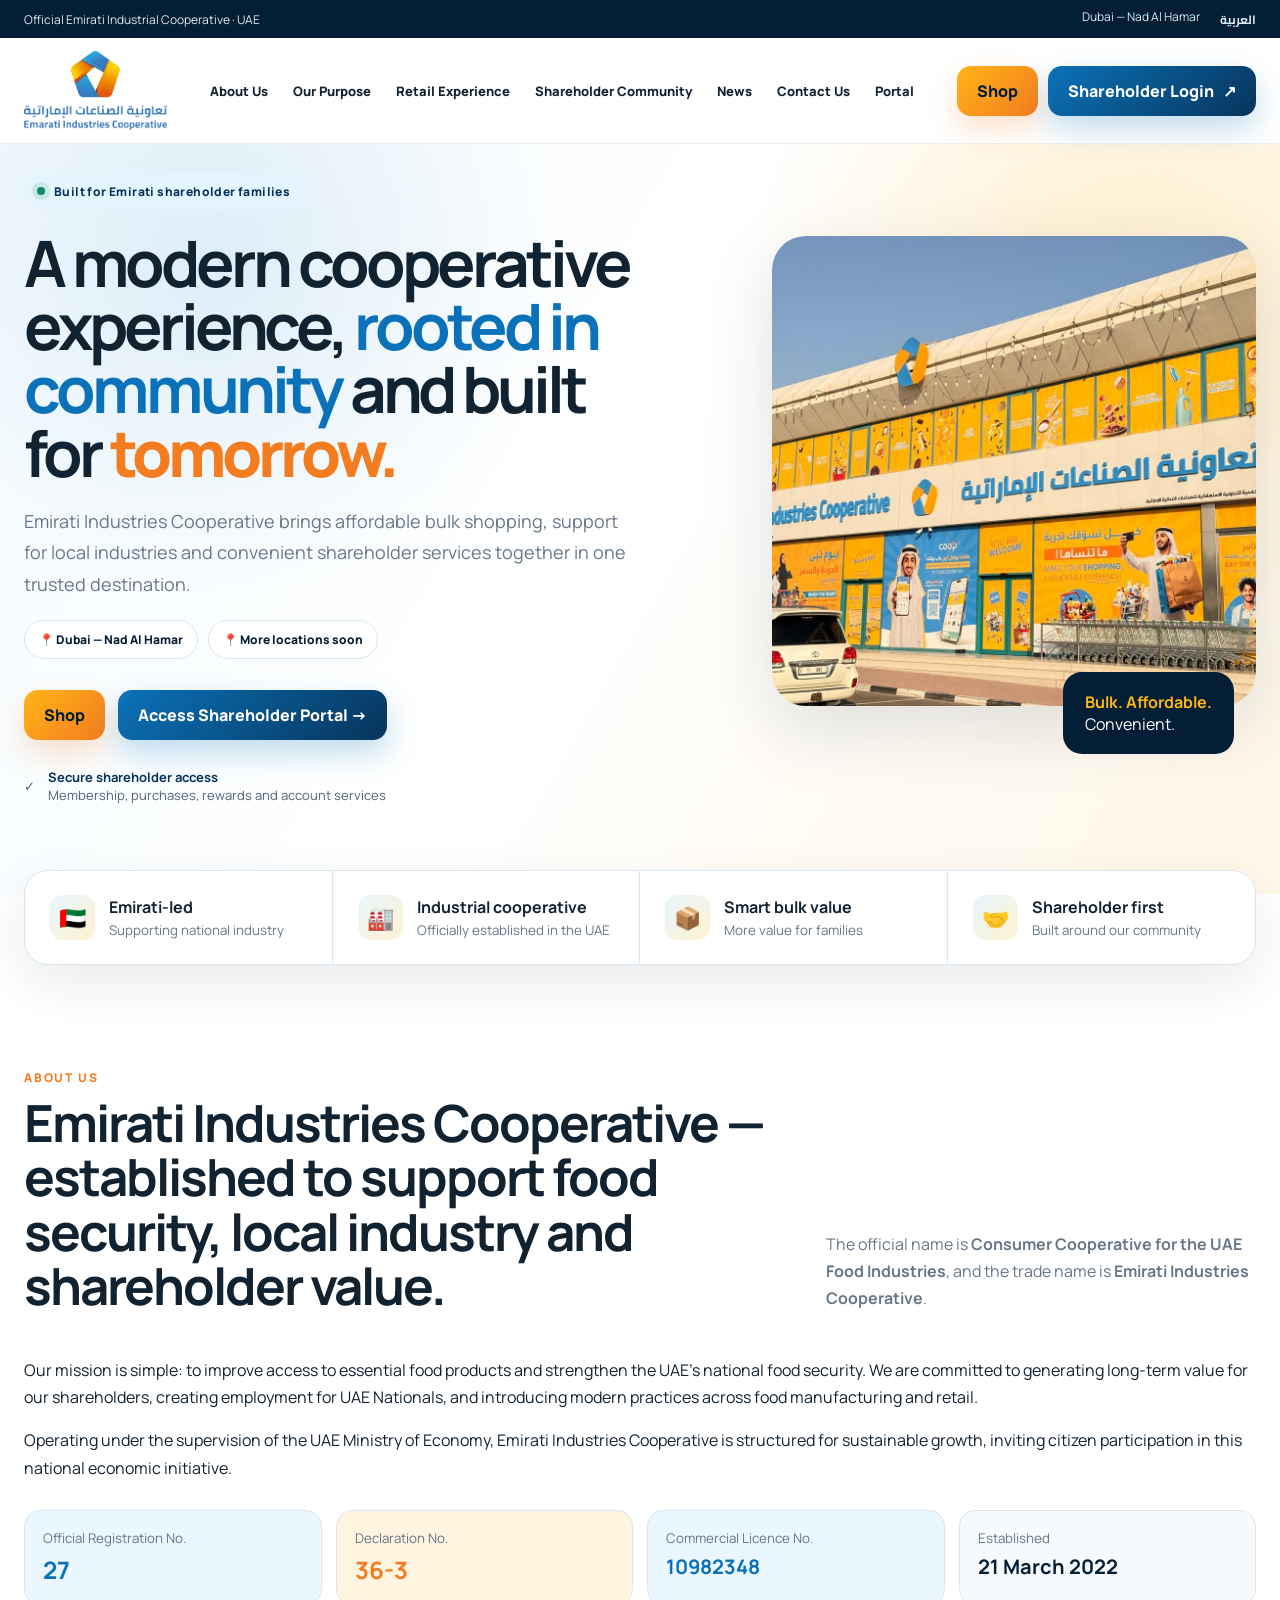
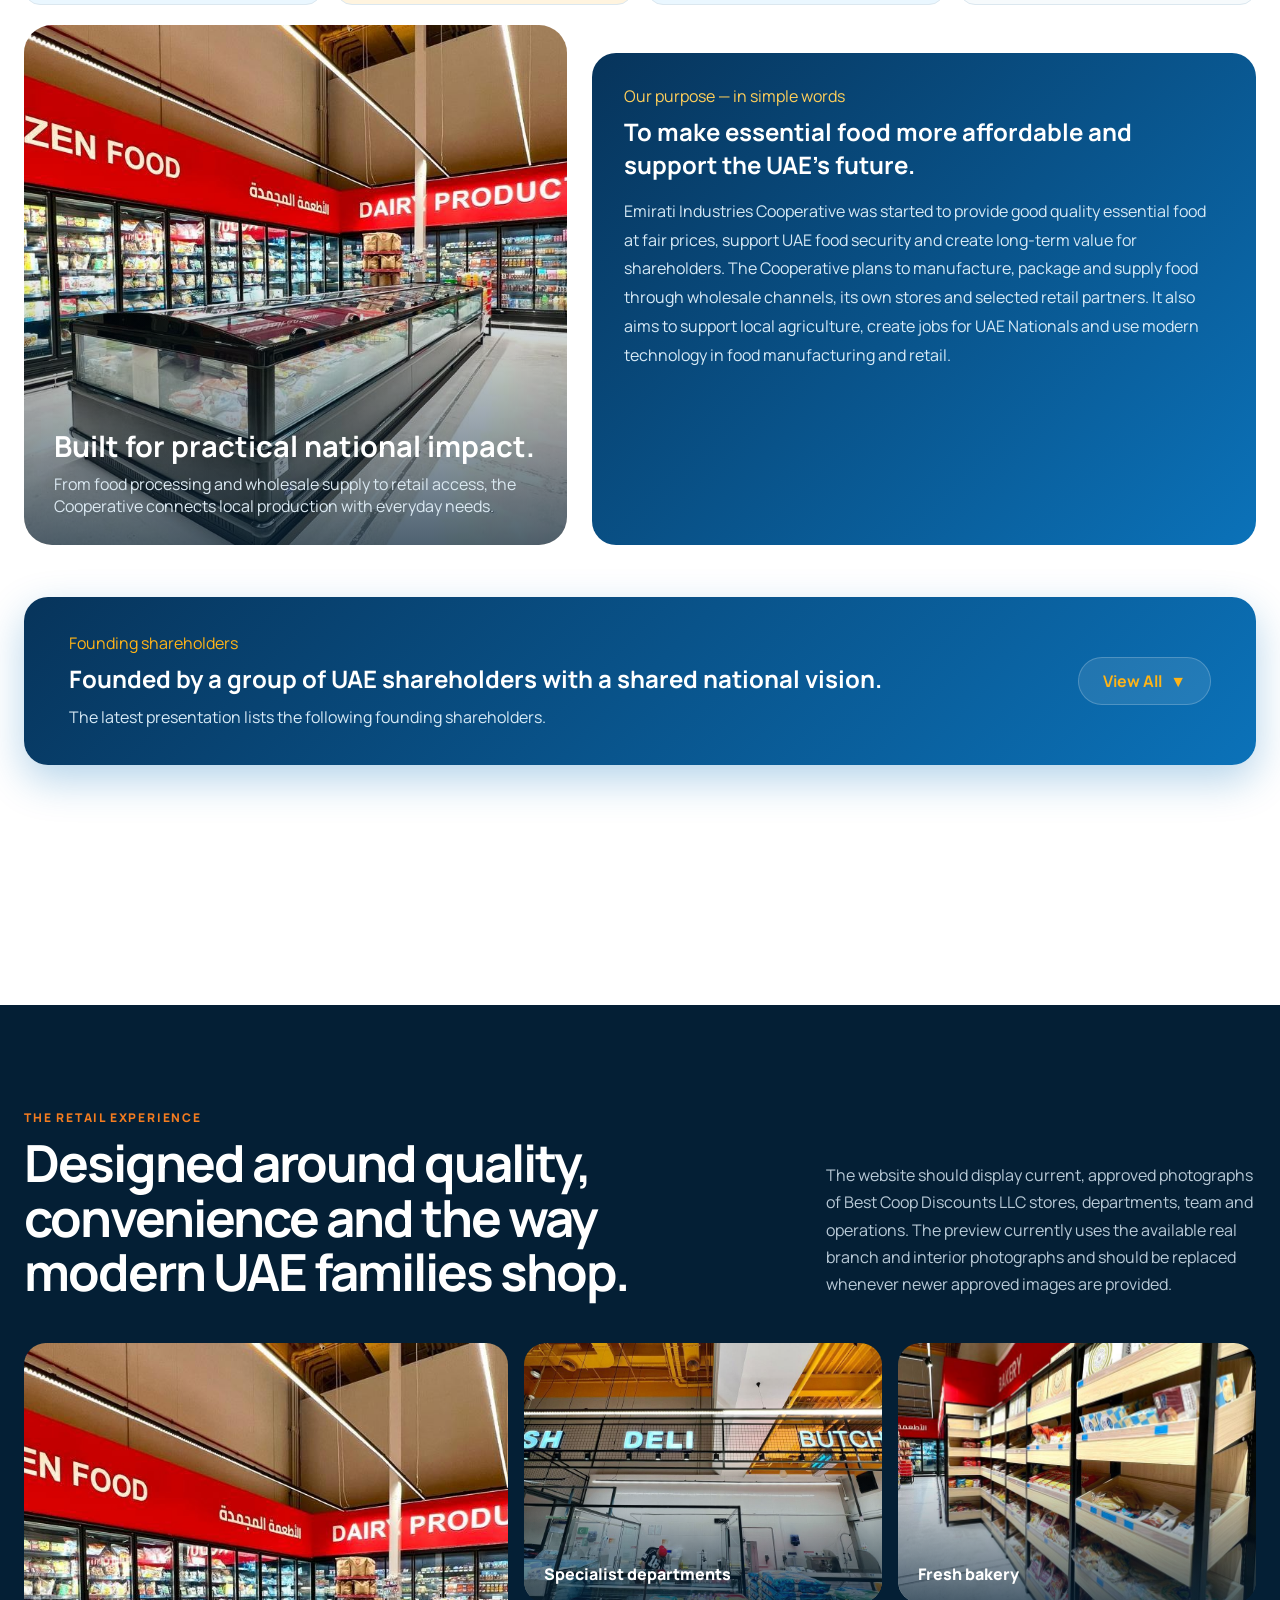
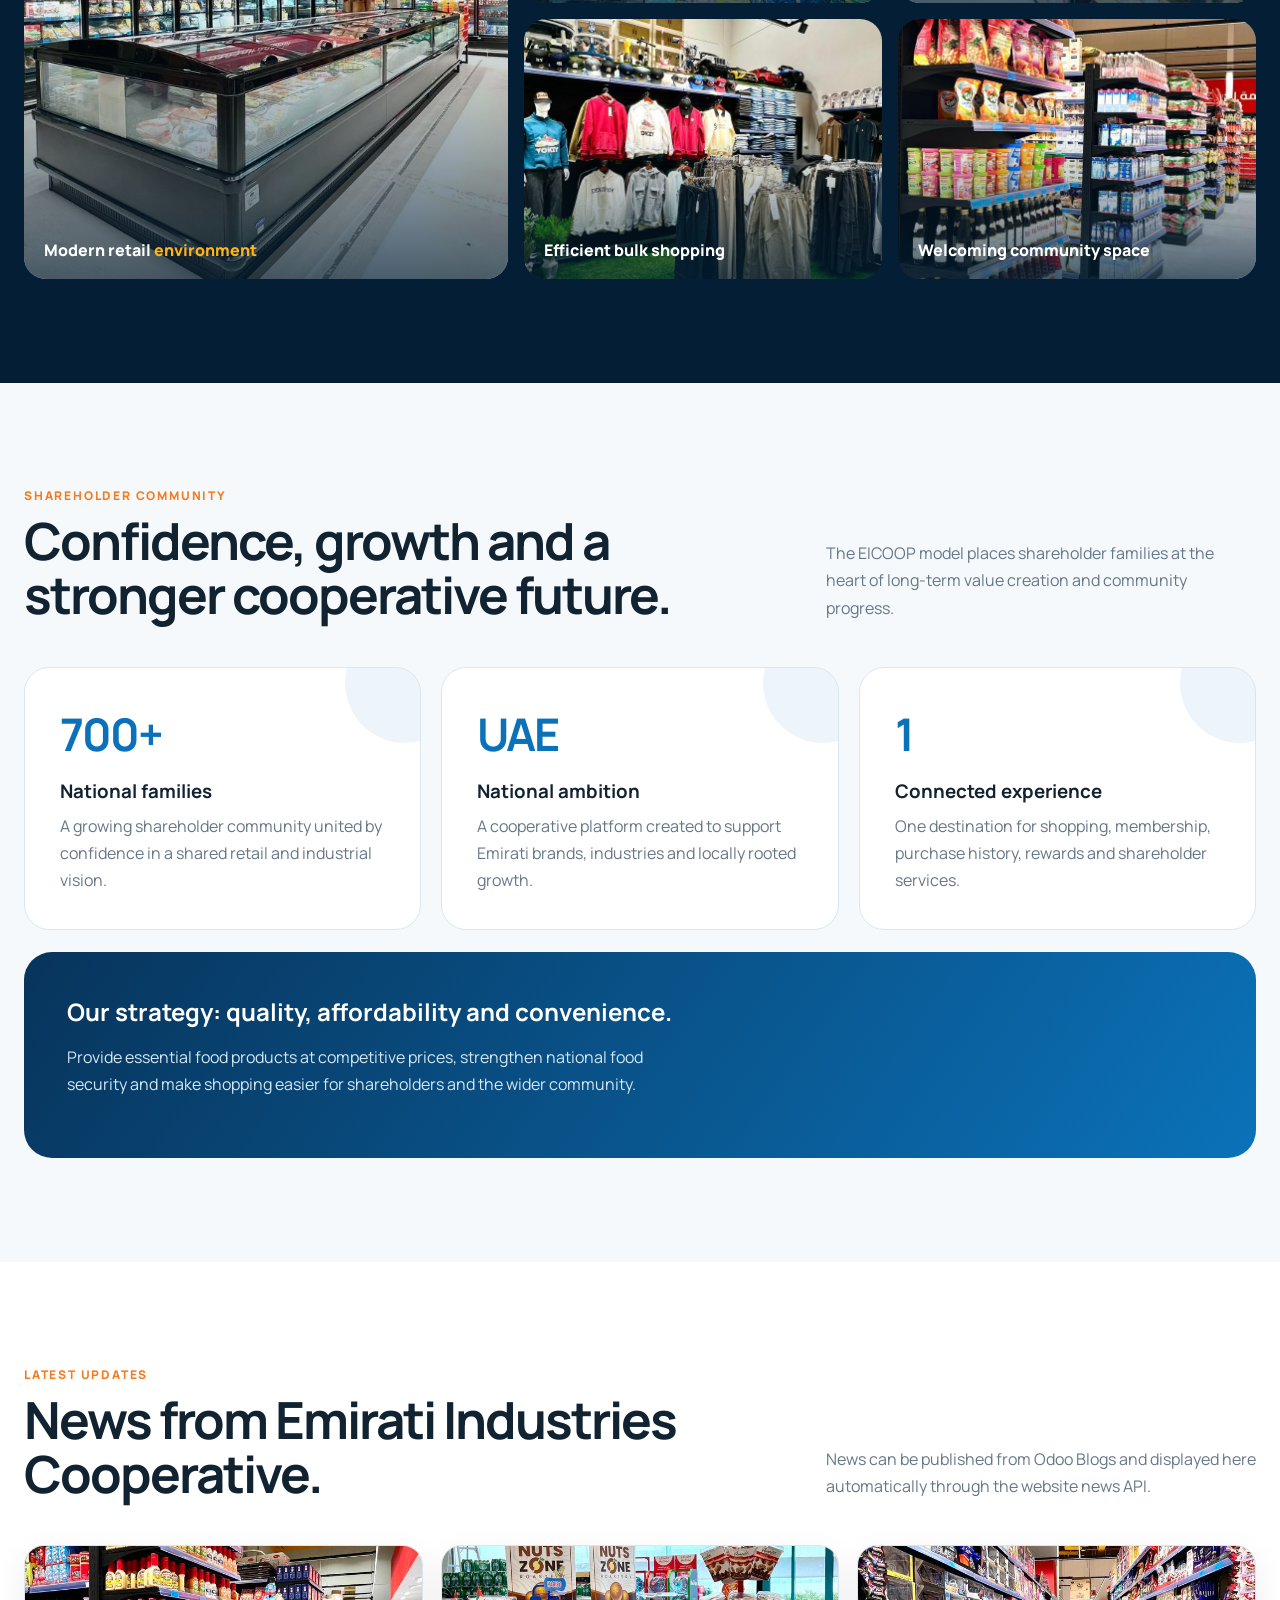
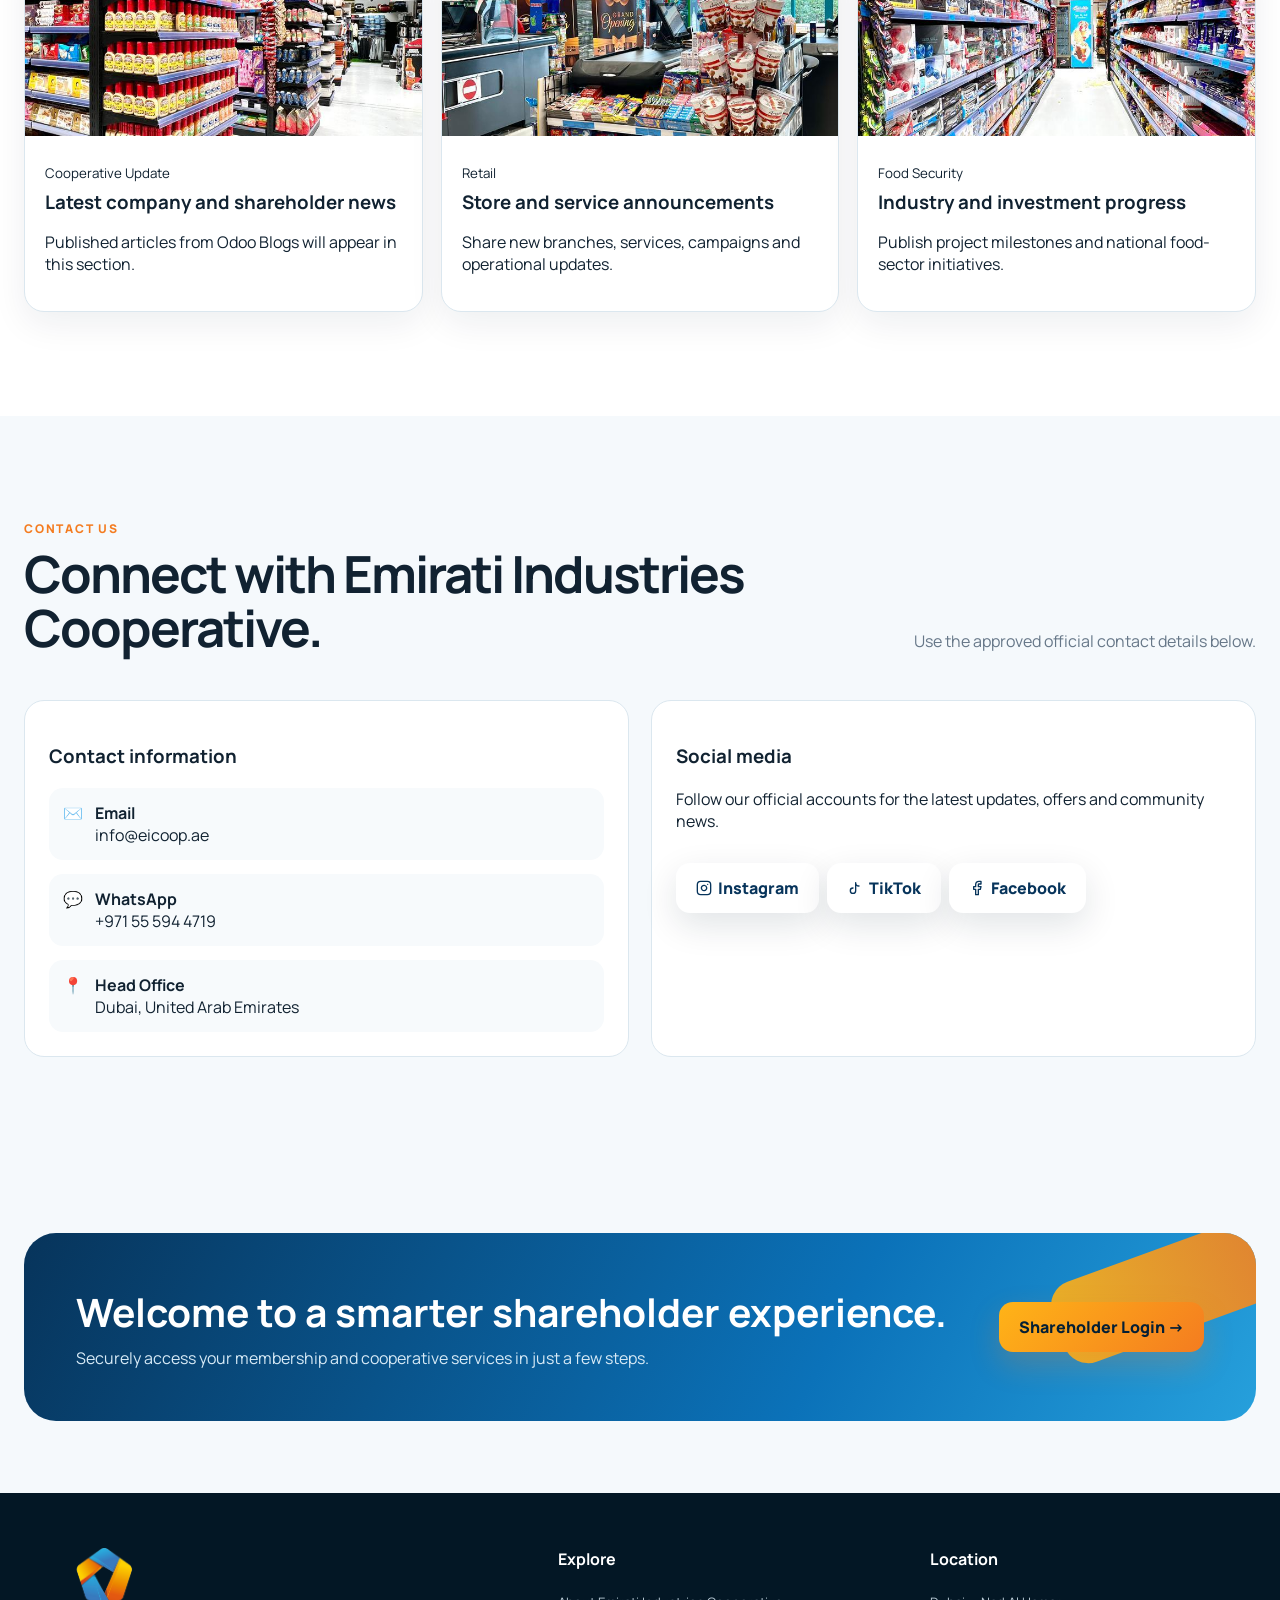
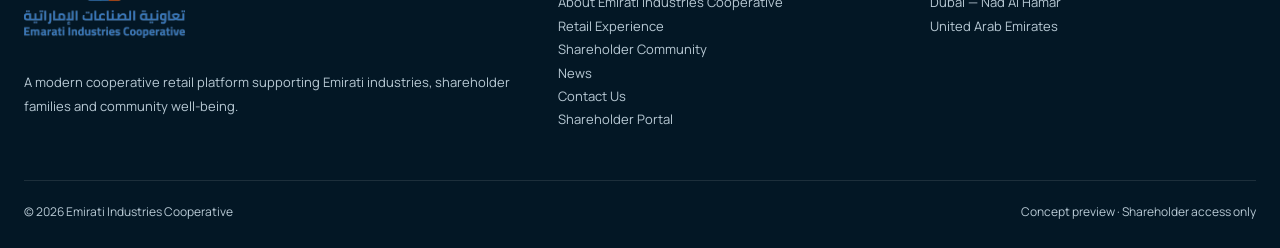
==== commit 55378555: "final" ====
--- a/index.html
+++ b/index.html
@@ -24,10 +24,10 @@
 .impact-grid{display:grid;grid-template-columns:repeat(3,1fr);gap:20px}.impact-card{padding:35px;border-radius:25px;background:#fff;border:1px solid var(--line);position:relative;overflow:hidden}.impact-card:before{content:"";position:absolute;width:120px;height:120px;border-radius:50%;right:-45px;top:-45px;background:rgba(11,114,185,.07)}.impact-card strong{display:block;font-size:45px;color:var(--blue);letter-spacing:-2px}.impact-card h3{margin:13px 0 9px}.impact-card p{color:var(--muted);line-height:1.7;margin:0}.strategy-box{margin-top:22px;background:linear-gradient(125deg,var(--deep),var(--blue));color:#fff;border-radius:28px;padding:43px;display:flex;justify-content:space-between;align-items:center;gap:30px}.packs{display:flex;gap:10px;flex-wrap:wrap}.pack{padding:10px 14px;border-radius:999px;background:rgba(255,255,255,.12);border:1px solid rgba(255,255,255,.14);font-size:12px;font-weight:800}.strategy-box p{color:#d5e8f5;max-width:630px;line-height:1.7}
 .portal-preview{display:grid;grid-template-columns:.86fr 1.14fr;gap:30px;align-items:center}.portal-copy h2{font-size:52px;line-height:1.05;letter-spacing:-2px;margin:12px 0}.portal-copy p{color:var(--muted);line-height:1.75}.feature-list{display:grid;gap:11px;margin:24px 0}.feature-list div{display:flex;gap:11px;align-items:center;font-weight:700}.check{width:27px;height:27px;border-radius:50%;background:#e4f7ef;color:var(--green);display:grid;place-items:center}.dashboard{background:#edf3f7;border-radius:27px;padding:18px;box-shadow:var(--shadow)}.dash-top{height:55px;background:#fff;border-radius:16px;display:flex;align-items:center;justify-content:space-between;padding:0 17px}.dash-top img{width:142px;height:45px;object-fit:contain}.dash-grid{display:grid;grid-template-columns:165px 1fr;gap:13px;margin-top:13px}.dash-side{background:var(--deep);border-radius:17px;padding:18px;color:white}.dash-avatar{width:48px;height:48px;border-radius:50%;display:grid;place-items:center;background:linear-gradient(135deg,var(--gold),var(--orange));color:var(--navy);font-weight:800}.dash-side b{display:block;margin:10px 0 22px}.dash-side span{display:block;padding:9px 0;color:#d3e5f1;font-size:11px}.dash-main{display:grid;gap:12px}.metrics{display:grid;grid-template-columns:repeat(3,1fr);gap:9px}.metric{background:#fff;padding:15px;border-radius:14px}.metric b{display:block;font-size:20px;color:var(--blue)}.metric small{color:var(--muted)}.member{background:linear-gradient(135deg,var(--navy),var(--blue));color:white;border-radius:16px;padding:18px}.member small{color:#bcd7e8}.orders{background:#fff;border-radius:16px;padding:17px}.order{display:flex;justify-content:space-between;padding:11px 0;border-top:1px solid var(--line);font-size:11px}
 .cta{padding:72px 0;background:#f5f9fc}.cta-in{border-radius:32px;background:linear-gradient(118deg,var(--deep),var(--blue) 65%,#26a0dc);color:white;padding:52px;display:flex;align-items:center;justify-content:space-between;gap:30px;position:relative;overflow:hidden}.cta-in:after{content:"";position:absolute;width:250px;height:85px;right:-45px;top:12px;background:linear-gradient(90deg,var(--gold),var(--orange));transform:rotate(-20deg);border-radius:25px;opacity:.9}.cta-in>*{position:relative;z-index:2}.cta h2{font-size:39px;margin:0 0 8px}.cta p{margin:0;color:#d7eaf6}.footer{background:#031725;color:#b9cad5;padding:55px 0 28px}.footgrid{display:grid;grid-template-columns:1.5fr 1fr 1fr;gap:45px}.footer img{width:215px}.footer h4{color:#fff;margin-top:0}.footer p,.footer a{font-size:13px;line-height:1.8}.copyright{border-top:1px solid rgba(255,255,255,.1);margin-top:35px;padding-top:22px;display:flex;justify-content:space-between;font-size:12px}
-/* login */.overlay{position:fixed;inset:0;z-index:100;background:rgba(2,18,31,.78);backdrop-filter:blur(8px);display:grid;place-items:center;padding:20px}.login{width:min(1040px,100%);min-height:650px;background:#fff;border-radius:30px;overflow:hidden;display:grid;grid-template-columns:1fr 1fr;box-shadow:0 38px 110px rgba(0,0,0,.4)}.login-visual{position:relative;background:var(--navy);color:#fff;overflow:hidden}.login-visual img.bg{width:100%;height:100%;object-fit:cover;opacity:.55}.login-visual:after{content:"";position:absolute;inset:0;background:linear-gradient(0deg,rgba(4,31,53,.93),rgba(4,31,53,.05))}.login-message{position:absolute;left:42px;right:42px;bottom:42px;z-index:3}.login-message img{width:225px;margin-bottom:25px;}.login-message h2{font-size:34px;margin:0 0 10px}.login-message p{color:#d5e6f2;line-height:1.7}.login-form{padding:50px;display:flex;flex-direction:column;justify-content:center}.close{align-self:flex-end;border:0;background:#eff4f7;width:40px;height:40px;border-radius:50%;cursor:pointer}.login-form .label{color:var(--orange);font-size:12px;font-weight:800;letter-spacing:1.3px}.login-form h2{font-size:35px;margin:8px 0}.login-form>div>p{color:var(--muted);line-height:1.6}.field{margin:22px 0 15px}.field label{display:block;font-size:12px;font-weight:800;margin-bottom:9px}.field input{width:100%;height:55px;border:1px solid #cad9e4;border-radius:13px;padding:0 15px;outline:0}.field input:focus{border-color:var(--blue);box-shadow:0 0 0 4px rgba(11,114,185,.1)}.secure{text-align:center;margin-top:16px;color:#81919e;font-size:12px}.otp-row{display:grid;grid-template-columns:repeat(6,1fr);gap:8px}.otp-row input{text-align:center;font-size:20px;font-weight:800;padding:0}.full{width:100%}
-/* full portal */#portal{min-height:100vh;background:#f1f5f8}.portalbar{height:76px;background:#fff;border-bottom:1px solid var(--line);display:flex;align-items:center;justify-content:space-between;padding:0 28px;position:sticky;top:0;z-index:60}.portalbar img{width:185px;height:58px;object-fit:contain}.menu-toggle{display:none;background:transparent;border:0;font-size:26px;cursor:pointer;color:var(--navy);padding:0;line-height:1}.portallayout{display:grid;grid-template-columns:270px 1fr;min-height:calc(100vh - 76px)}.side{background:var(--navy);color:#d8e8f2;padding:25px 16px}.sideprofile{text-align:center;padding:15px 0 27px;border-bottom:1px solid rgba(255,255,255,.12)}.sideprofile .dash-avatar{margin:auto;width:68px;height:68px;font-size:25px}.sideprofile h3{color:#fff;margin:12px 0 4px}.menu{margin-top:18px}.menu button{width:100%;border:0;background:transparent;color:#cbdce7;text-align:left;padding:13px 14px;border-radius:11px;font-weight:700;cursor:pointer}.menu button.active,.menu button:hover{background:rgba(255,255,255,.11);color:#fff}.portalmain{padding:28px}.portalmetrics{display:grid;grid-template-columns:repeat(4,1fr);gap:16px}.pmetric{background:#fff;border:1px solid var(--line);border-radius:18px;padding:21px}.pmetric b{display:block;font-size:29px;color:var(--blue)}.pmetric small{color:var(--muted)}.welcome{margin-top:19px;border-radius:22px;padding:28px;background:linear-gradient(120deg,#fff,#ecf8ff);border:1px solid var(--line);display:flex;justify-content:space-between;align-items:center}.portalcard{background:#fff;border:1px solid var(--line);border-radius:20px;padding:24px;margin-top:18px}.membership-card{background:linear-gradient(135deg,var(--navy),var(--blue));color:#fff;border-radius:20px;padding:27px;display:flex;justify-content:space-between}.membership-card small{color:#c0d8e8}.membership-card strong{display:block;font-size:26px;letter-spacing:1px}.table-row{display:grid;grid-template-columns:1.3fr .8fr .7fr .4fr;gap:12px;align-items:center;padding:16px 0;border-top:1px solid var(--line)}.status{display:inline-block;padding:7px 10px;border-radius:999px;background:#e9f6ff;color:var(--blue);font-size:11px;font-weight:800}.signout{border:0;padding:10px 14px;border-radius:10px;background:#eef3f6;font-weight:700;cursor:pointer}
-@media(max-width:1000px){.links{display:none}.hero-grid,.story-grid,.portal-preview{grid-template-columns:1fr}.visual{min-height:520px}.bandin{grid-template-columns:1fr 1fr}.banditem:nth-child(2){border-right:0}.purpose{margin-top:0}.mosaic{grid-template-columns:1fr 1fr}.tile:first-child{grid-row:auto;grid-column:1/3}.impact-grid{grid-template-columns:1fr}.login{grid-template-columns:1fr}.login-visual{display:none}.portallayout{grid-template-columns:1fr}.menu-toggle{display:block}.side{position:fixed;left:-270px;top:76px;bottom:0;width:270px;z-index:50;transition:left 0.3s ease;overflow-y:auto;box-shadow:4px 0 15px rgba(0,0,0,0.1)}.side.open{left:0}.portalmetrics{grid-template-columns:1fr 1fr}}
-@media(max-width:620px){.wrap{width:min(100% - 28px,1240px)}.topline{display:none}.navin{height:74px}.logo{width:178px}.hero,.hero-grid{min-height:auto}.hero-grid{padding:75px 0 35px}.hero h1{letter-spacing:-2.4px}.visual{display:none!important}.main-photo{width:94%;height:355px}.glass-card{width:175px;top:75px;padding:16px}.bandin{grid-template-columns:1fr}.banditem{border-right:0;border-bottom:1px solid var(--line)}.section{padding:74px 0}.head{display:block}.head p{margin-top:18px}.purpose{grid-template-columns:1fr}.mosaic{grid-template-columns:1fr;grid-template-rows:auto}.tile,.tile:first-child{grid-column:auto;min-height:250px}.strategy-box,.cta-in,.welcome{flex-direction:column;align-items:flex-start}.dash-grid{grid-template-columns:1fr}.dash-side{display:none}.metrics{grid-template-columns:1fr}.footgrid{grid-template-columns:1fr}.copyright{display:block}.login-form{padding:30px}.portalmetrics{grid-template-columns:1fr}.table-row{grid-template-columns:1fr 1fr;gap:4px;padding:12px 0}.portal-badge{display:none}.portalbar img{width:140px}.portalbar{padding:0 15px}.portalmain{padding:15px}}
+/* login */.overlay{position:fixed;inset:0;z-index:100;background:rgba(2,18,31,.78);backdrop-filter:blur(8px);display:grid;place-items:center;padding:20px}.login{width:min(1040px,100%);min-height:650px;background:#fff;border-radius:30px;overflow:hidden;display:grid;grid-template-columns:1fr 1fr;box-shadow:0 38px 110px rgba(0,0,0,.4)}.login-visual{position:relative;background:var(--navy);color:#fff;overflow:hidden}.login-visual img.bg{width:100%;height:100%;object-fit:cover;opacity:.55}.login-visual:after{content:"";position:absolute;inset:0;background:linear-gradient(0deg,rgba(4,31,53,.93),rgba(4,31,53,.05))}.login-message{position:absolute;left:42px;right:42px;bottom:42px;z-index:3}.login-message img{width:225px;margin-bottom:25px;}.login-message h2{font-size:34px;margin:0 0 10px}.login-message p{color:#d5e6f2;line-height:1.7}.login-form{padding:50px;display:flex;flex-direction:column;justify-content:center}.close{align-self:flex-end;border:0;background:#eff4f7;width:40px;height:40px;border-radius:50%;cursor:pointer}.login-form .label{color:var(--orange);font-size:12px;font-weight:800;letter-spacing:1.3px}.login-form h2{font-size:35px;margin:8px 0}.login-form>div>p{color:var(--muted);line-height:1.6}.field{margin:22px 0 15px}.field label{display:block;font-size:12px;font-weight:800;margin-bottom:9px}.field input{width:100%;height:55px;border:1px solid #cad9e4;border-radius:13px;padding:0 15px;outline:0}.field input:focus{border-color:var(--blue);box-shadow:0 0 0 4px rgba(11,114,185,.1)}.secure{text-align:center;margin-top:16px;color:#81919e;font-size:12px}.otp-row{display:grid;grid-template-columns:repeat(6,1fr);gap:8px}.otp-row input{text-align:center;font-size:20px;font-weight:800;padding:0}.full{width:100%}.otp-modal{padding:40px}
+/* full portal */#portal{min-height:100vh;background:#f1f5f8}.portalbar{height:76px;background:#fff;border-bottom:1px solid var(--line);display:flex;align-items:center;justify-content:space-between;padding:0 28px;position:sticky;top:0;z-index:60}.portalbar img{width:185px;height:58px;object-fit:contain}.menu-toggle{display:none;background:transparent;border:0;font-size:26px;cursor:pointer;color:var(--navy);padding:0;line-height:1}.portallayout{display:grid;grid-template-columns:270px minmax(0, 1fr);min-height:calc(100vh - 76px)}.side{background:var(--navy);color:#d8e8f2;padding:25px 16px}.sideprofile{text-align:center;padding:15px 0 27px;border-bottom:1px solid rgba(255,255,255,.12)}.sideprofile .dash-avatar{margin:auto;width:68px;height:68px;font-size:25px}.sideprofile h3{color:#fff;margin:12px 0 4px}.menu{margin-top:18px}.menu button{width:100%;border:0;background:transparent;color:#cbdce7;text-align:left;padding:13px 14px;border-radius:11px;font-weight:700;cursor:pointer}.menu button.active,.menu button:hover{background:rgba(255,255,255,.11);color:#fff}.portalmain{padding:28px;max-width:100%}.portalmetrics{display:grid;grid-template-columns:repeat(4,1fr);gap:16px}.pmetric{background:#fff;border:1px solid var(--line);border-radius:18px;padding:21px}.pmetric b{display:block;font-size:29px;color:var(--blue)}.pmetric small{color:var(--muted)}.welcome{margin-top:19px;border-radius:22px;padding:28px;background:linear-gradient(120deg,#fff,#ecf8ff);border:1px solid var(--line);display:flex;justify-content:space-between;align-items:center}.portalcard{background:#fff;border:1px solid var(--line);border-radius:20px;padding:24px;margin-top:18px;max-width:100%;overflow-x:auto}.membership-card{background:linear-gradient(135deg,var(--navy),var(--blue));color:#fff;border-radius:20px;padding:27px;display:flex;justify-content:space-between}.membership-card small{color:#c0d8e8}.membership-card strong{display:block;font-size:26px;letter-spacing:1px}.table-row{display:grid;grid-template-columns:1.3fr .8fr .7fr .4fr;gap:12px;align-items:center;padding:16px 0;border-top:1px solid var(--line)}.status{display:inline-block;padding:7px 10px;border-radius:999px;background:#e9f6ff;color:var(--blue);font-size:11px;font-weight:800}.signout{border:0;padding:10px 14px;border-radius:10px;background:#eef3f6;font-weight:700;cursor:pointer}
+@media(max-width:1000px){.links{display:none}.hero-grid,.story-grid,.portal-preview{grid-template-columns:1fr}.visual{min-height:520px}.bandin{grid-template-columns:1fr 1fr}.banditem:nth-child(2){border-right:0}.purpose{margin-top:0}.mosaic{grid-template-columns:1fr 1fr}.tile:first-child{grid-row:auto;grid-column:1/3}.impact-grid{grid-template-columns:1fr}.login{grid-template-columns:1fr}.login-visual{display:none}.portallayout{grid-template-columns:minmax(0, 1fr)}.menu-toggle{display:block}.side{position:fixed;left:-270px;top:76px;bottom:0;width:270px;z-index:50;transition:left 0.3s ease;overflow-y:auto;box-shadow:4px 0 15px rgba(0,0,0,0.1)}.side.open{left:0}.portalmetrics{grid-template-columns:1fr 1fr}}
+@media(max-width:620px){.wrap{width:min(100% - 28px,1240px)}.topline{display:none}.navin{height:74px}.logo{width:178px}.hero,.hero-grid{min-height:auto}.hero-grid{padding:75px 0 35px}.hero h1{letter-spacing:-2.4px}.visual{display:none!important}.main-photo{width:94%;height:355px}.glass-card{width:175px;top:75px;padding:16px}.bandin{grid-template-columns:1fr}.banditem{border-right:0;border-bottom:1px solid var(--line)}.section{padding:74px 0}.head{display:block}.head p{margin-top:18px}.purpose{grid-template-columns:1fr}.mosaic{grid-template-columns:1fr;grid-template-rows:auto}.tile,.tile:first-child{grid-column:auto;min-height:250px}.strategy-box,.cta-in,.welcome{flex-direction:column;align-items:flex-start}.dash-grid{grid-template-columns:1fr}.dash-side{display:none}.metrics{grid-template-columns:1fr}.footgrid{grid-template-columns:1fr}.copyright{display:block}.login-form{padding:30px}.portalmetrics{grid-template-columns:1fr}.table-row{grid-template-columns:1fr 1fr;gap:4px;padding:12px 0}.portal-badge{display:none}.portalbar img{width:140px}.portalbar{padding:0 15px}.portalmain{padding:15px;max-width:100vw;overflow-x:hidden}.otp-row{gap:4px}.otp-modal{padding:20px!important}}
 
 .founders-grid{display:grid;grid-template-columns:repeat(4,1fr);gap:16px;margin-top:28px}.founder{background:#fff;border:1px solid var(--line);border-radius:18px;padding:18px;text-align:center}.founder-avatar{width:72px;height:72px;margin:0 auto 12px;border-radius:50%;display:grid;place-items:center;font-size:34px;background:linear-gradient(135deg,#eaf5fb,#fff4df);border:2px solid #fff;box-shadow:0 8px 24px rgba(4,31,53,.12)}.founder h4{margin:0;font-size:14px;line-height:1.45}.about-facts{display:grid;grid-template-columns:repeat(4,1fr);gap:14px;margin:26px 0}.fact{background:#f6fafc;border:1px solid var(--line);border-radius:16px;padding:18px}.fact small{display:block;color:var(--muted);margin-bottom:6px}.fact b{color:var(--navy)}.news-grid{display:grid;grid-template-columns:repeat(3,1fr);gap:18px}.news-card{background:#fff;border:1px solid var(--line);border-radius:20px;overflow:hidden;box-shadow:0 12px 35px rgba(4,31,53,.07)}.news-card img{width:100%;height:190px;object-fit:cover}.news-card .content{padding:20px}.news-card h3{margin:6px 0 8px}.contact-grid{display:grid;grid-template-columns:1fr 1fr;gap:22px}.contact-card{background:#fff;border:1px solid var(--line);border-radius:20px;padding:24px}.contact-list{display:grid;gap:14px}.contact-item{display:flex;gap:12px;align-items:flex-start;padding:14px;border-radius:14px;background:#f7fafc}.coming{display:inline-block;padding:5px 9px;border-radius:999px;background:#fff2d9;color:#9b5b00;font-size:10px;font-weight:800;margin-left:6px}.simple-purpose{background:linear-gradient(135deg,#07345b,#0b72b9);color:white;border-radius:24px;padding:32px;margin-top:28px}.simple-purpose p{color:#d7eaf6;line-height:1.8}.founder-note{color:var(--muted);font-size:13px;margin-top:10px}
 @media(max-width:900px){.founders-grid{grid-template-columns:repeat(2,1fr)}.about-facts{grid-template-columns:repeat(2,1fr)}.news-grid,.contact-grid{grid-template-columns:1fr}}
@@ -56,8 +56,8 @@
 </main>
 <footer class="footer"><div class="wrap"><div class="footgrid"><div><img src="assets/eicoop-logo.png" style="height:90px;width:auto;margin-bottom:15px;"><p>A modern cooperative retail platform supporting Emirati industries, shareholder families and community well-being.</p></div><div><h4>Explore</h4><p><a href="#about">About Emirati Industries Cooperative</a><br><a href="#experience">Retail Experience</a><br><a href="#impact">Shareholder Community</a><br><a href="#news">News</a><br><a href="#contact">Contact Us</a><br><a href="#portal-preview">Shareholder Portal</a></p></div><div><h4>Location</h4><p>Dubai — Nad Al Hamar<br>United Arab Emirates</p></div></div><div class="copyright"><span>© 2026 Emirati Industries Cooperative</span><span>Concept preview · Shareholder access only</span></div></div></footer>
 </div>
-<div id="loginOverlay" class="overlay hidden"><div class="login"><div class="login-visual"><img class="bg" src="assets/retail7.jpeg?v=2"><div class="login-message"><img src="assets/eic-logo.png" style="height:120px;width:auto;margin-bottom:20px;"><h2>Welcome, shareholder.</h2><p>Access your membership, purchases, rewards and cooperative services through one secure portal.</p></div></div><div class="login-form"><button class="close" onclick="closeLogin()">✕</button><div id="step1"><div class="label">Secure member access</div><h2>Shareholder Login</h2><p>Enter your shareholder or membership number to continue. Non-shareholder login has been removed.</p><div class="field"><label>SHAREHOLDER OR MEMBERSHIP NUMBER</label><input id="memberInput" value="" placeholder="Enter membership number"></div><div id="lookupError" style="color:var(--red);font-size:12px;font-weight:600;margin-bottom:10px;display:none;"></div><button class="btn btn-primary full" onclick="showOtp()">Lookup Shareholder →</button><div class="secure">🔒 Secure connection to the EICOOP shareholder registry</div></div><div id="stepVerify" class="hidden"><div class="label">Account lookup</div><h2>Verify Account</h2><p>Is this your shareholder account?</p><div class="portalcard" style="margin-bottom:20px;background:#f9fafb;border:1px solid var(--line);padding:20px;text-align:center;"><div style="font-weight:800;font-size:18px;color:var(--navy)" id="lookupName"></div><div style="font-size:13px;color:var(--muted);margin-top:6px;" id="lookupPhone"></div></div><button class="btn btn-primary full" id="btnSendOtp" onclick="confirmAndSendOtp()">Yes, Send OTP →</button><button class="btn btn-white full" style="margin-top:10px;border:1px solid var(--line)" onclick="backToLookup()">Cancel</button></div><div id="step2" class="step2 hidden"><div class="label">Identity verification</div><h2>Enter your OTP</h2><p>We sent a six-digit verification code to the registered mobile number <b id="otpPhone"></b>.</p><div class="field"><label>ONE-TIME PASSWORD</label><div class="otp-row"><input value="" maxlength="1"><input value="" maxlength="1"><input value="" maxlength="1"><input value="" maxlength="1"><input value="" maxlength="1"><input value="" maxlength="1"></div></div><button class="btn btn-primary full" onclick="enterPortal()">Verify & Continue →</button><button id="btnResendOtp" class="btn btn-white full" style="margin-top:10px;border:1px solid var(--line)" onclick="resendOtp()">Resend OTP</button><button class="btn btn-white full" style="margin-top:10px;border:1px solid var(--line)" onclick="backToLookup()">Back</button></div></div></div></div>
-<div id="portal" class="hidden"><div class="portalbar"><div style="display:flex;align-items:center;gap:15px"><button class="menu-toggle" onclick="document.querySelector('.side').classList.toggle('open')">☰</button><img src="assets/eicoop-logo.png" style="height:50px;width:auto;"></div><div><span class="portal-badge" style="color:var(--muted);margin-right:14px">Shareholder Portal</span><button class="signout" onclick="logout()">Sign Out</button></div></div><div class="portallayout"><aside class="side"><div class="sideprofile"><h3 class="user-name">Shareholder</h3><small class="user-email"></small></div><div class="menu"><button class="active" onclick="switchTab(0, this)">▦ Dashboard</button><button onclick="switchTab(1, this)">👤 My Profile</button><button onclick="switchTab(2, this)">💳 Membership</button><div style="font-size:11px;font-weight:800;color:var(--orange);margin:15px 14px 5px;text-transform:uppercase;letter-spacing:0.5px;">Shareholder Details</div><button onclick="switchTab(9, this)">📜 Certificates</button><button onclick="switchTab(15, this)">📥 Invitations</button><button onclick="switchTab(10, this)">🎁 Rewards</button><button onclick="switchTab(11, this)">🛍️ Purchases</button><div style="font-size:11px;font-weight:800;color:var(--orange);margin:15px 14px 5px;text-transform:uppercase;letter-spacing:0.5px;">Account</div><button onclick="switchTab(3, this)">🛒 My Orders</button><button onclick="switchTab(4, this)">🧾 My Invoices</button><button onclick="switchTab(5, this)">♡ My Wishlist</button><button onclick="switchTab(6, this)">★ Loyalty & Rewards</button><button onclick="switchTab(7, this)">📍 My Address</button></div></aside><main class="portalmain">
+<div id="loginOverlay" class="overlay hidden"><div class="login"><div class="login-visual"><img class="bg" src="assets/retail7.jpeg?v=2"><div class="login-message"><img src="assets/eic-logo.png" style="height:120px;width:auto;margin-bottom:20px;"><h2>Welcome, shareholder.</h2><p>Access your membership, purchases, rewards and cooperative services through one secure portal.</p></div></div><div class="login-form"><button class="close" onclick="closeLogin()">✕</button><div id="step1"><div class="label">Secure member access</div><h2>Shareholder Login</h2><p>Enter your shareholder or membership number to continue. Non-shareholder login has been removed.</p><div class="field"><label style="display:flex;justify-content:space-between;align-items:center;">SHAREHOLDER OR MEMBERSHIP NUMBER <span style="font-weight:500;color:var(--blue);font-size:11px;text-transform:none;cursor:help;" title="You can find this on your physical share certificate, welcome email, or SMS from EICOOP.">Where is this?</span></label><input id="memberInput" value="" placeholder="e.g. EIC-123-2024"></div><div id="lookupError" style="color:var(--red);font-size:12px;font-weight:600;margin-bottom:10px;display:none;"></div><button class="btn btn-primary full" onclick="showOtp()">Lookup Shareholder →</button><div class="secure">🔒 Secure connection to the EICOOP shareholder registry</div></div><div id="stepVerify" class="hidden"><div class="label">Account lookup</div><h2>Verify Account</h2><p>Is this your shareholder account?</p><div class="portalcard" style="margin-bottom:20px;background:#f9fafb;border:1px solid var(--line);padding:20px;text-align:center;"><div style="font-weight:800;font-size:18px;color:var(--navy)" id="lookupName"></div><div style="font-size:13px;color:var(--muted);margin-top:6px;" id="lookupPhone"></div></div><button class="btn btn-primary full" id="btnSendOtp" onclick="confirmAndSendOtp()">Yes, Send OTP →</button><button class="btn btn-white full" style="margin-top:10px;border:1px solid var(--line)" onclick="backToLookup()">Cancel</button></div><div id="step2" class="step2 hidden"><div class="label">Identity verification</div><h2>Enter your OTP</h2><p>We sent a six-digit verification code to the registered mobile number <b id="otpPhone"></b>.</p><div class="field"><label>ONE-TIME PASSWORD</label><div class="otp-row"><input value="" maxlength="1"><input value="" maxlength="1"><input value="" maxlength="1"><input value="" maxlength="1"><input value="" maxlength="1"><input value="" maxlength="1"></div></div><button class="btn btn-primary full" onclick="enterPortal()">Verify & Continue →</button><button id="btnResendOtp" class="btn btn-white full" style="margin-top:10px;border:1px solid var(--line)" onclick="resendOtp()">Resend OTP</button><button class="btn btn-white full" style="margin-top:10px;border:1px solid var(--line)" onclick="backToLookup()">Back</button></div></div></div></div>
+<div id="portal" class="hidden"><div class="portalbar"><div style="display:flex;align-items:center;gap:15px"><button class="menu-toggle" onclick="document.querySelector('.side').classList.toggle('open')">☰</button><img src="assets/eicoop-logo.png" style="height:50px;width:auto;"></div><div style="display:flex;align-items:center;gap:15px;"><span class="portal-badge" style="color:var(--muted);margin-right:0px">Shareholder Portal</span><div style="position:relative;cursor:pointer;" onclick="switchTab(16)"><span style="font-size:22px;">🔔</span><span id="top-notification-dot" style="display:none;position:absolute;top:0;right:-2px;width:10px;height:10px;background:red;border-radius:50%;border:2px solid white;"></span></div><button class="signout" onclick="logout()">Sign Out</button></div></div><div class="portallayout"><aside class="side"><div class="sideprofile"><h3 class="user-name">Shareholder</h3><small class="user-email"></small></div><div class="menu"><button class="active" onclick="switchTab(0, this)">▦ Dashboard</button><button onclick="switchTab(1, this)">👤 My Profile</button><button onclick="switchTab(2, this)">💳 Membership</button><div style="font-size:11px;font-weight:800;color:var(--orange);margin:15px 14px 5px;text-transform:uppercase;letter-spacing:0.5px;">Shareholder Details</div><button onclick="switchTab(9, this)">📜 Certificates</button><button onclick="switchTab(18, this)">🕒 Transfer History</button><button onclick="switchTab(15, this)">📥 Invitations</button><button onclick="switchTab(10, this)">🎁 Rewards</button><button onclick="switchTab(11, this)">🛍️ Purchases</button><div style="font-size:11px;font-weight:800;color:var(--orange);margin:15px 14px 5px;text-transform:uppercase;letter-spacing:0.5px;">Account</div><button onclick="switchTab(3, this)">🛒 My Orders</button><button onclick="switchTab(4, this)">🧾 My Invoices</button><button onclick="switchTab(5, this)">♡ My Wishlist</button><button onclick="switchTab(6, this)">★ Loyalty & Rewards</button><button onclick="switchTab(7, this)">📍 My Address</button><button onclick="switchTab(16, this)">🔔 Notifications</button><button onclick="switchTab(17, this)">⚙️ Preferences</button></div></aside><main class="portalmain">
   
   <div id="tab-0" class="portal-tab">
     <div class="portalmetrics"><div class="pmetric"><b id="metric-orders">-</b><small>Orders</small></div><div class="pmetric"><b id="metric-shares">-</b><small>Shares</small></div><div class="pmetric"><b id="metric-invoices">-</b><small>Invoices</small></div><div class="pmetric"><b>-</b><small>Loyalty Points</small></div></div><section class="welcome"><div><h2 style="margin:0 0 7px">Welcome back, <span class="user-name">Shareholder</span> 👋</h2><p style="margin:0;color:var(--muted)">Your membership and cooperative activity at a glance.</p></div><button class="btn btn-primary" onclick="window.location.href='/shop.html'">Continue Shopping →</button></section>
@@ -66,31 +66,58 @@
   
   <div id="tab-1" class="portal-tab hidden">
     <h2 style="margin-top:0">👤 My Profile</h2>
+    <div id="profile-progress"></div>
+    <div style="background:#f5f9fc; color:var(--navy); padding:15px; border-radius:8px; border:1px solid #dbe7ef; margin-bottom:20px; font-size:14px; line-height:1.5;">
+      <strong>ℹ️ Profile Information:</strong> View and update your registered personal details, contact information, and address. Keeping this updated ensures you receive all cooperative communications.
+    </div>
     <div id="profile-content"></div>
+    <div class="portalcard" style="margin-top:20px;">
+      <h3 style="margin-top:0;margin-bottom:15px;">Edit Profile</h3>
+      <form id="editProfileForm" onsubmit="handleEditProfile(event)">
+        <div class="form-group" style="margin-bottom:15px">
+          <label style="display:block;margin-bottom:5px">Phone Number:</label>
+          <input type="tel" id="editProfilePhone" required style="width:100%;padding:10px;border:1px solid #ccc;border-radius:4px;">
+        </div>
+        <div class="form-group" style="margin-bottom:15px">
+          <label style="display:block;margin-bottom:5px">Email Address:</label>
+          <input type="email" id="editProfileEmail" required style="width:100%;padding:10px;border:1px solid #ccc;border-radius:4px;">
+        </div>
+        <button type="submit" class="btn btn-primary">Update Profile</button>
+      </form>
+    </div>
   </div>
   
   <div id="tab-2" class="portal-tab hidden">
     <h2 style="margin-top:0">Membership & Benefits</h2>
+    <div style="background:#f5f9fc; color:var(--navy); padding:15px; border-radius:8px; border:1px solid #dbe7ef; margin-bottom:20px; font-size:14px; line-height:1.5;">
+      <strong>ℹ️ Membership Details:</strong> Review your current membership status, share balance, and the benefits you are entitled to as a registered shareholder.
+    </div>
     <div id="membership-details-content"></div>
     <div class="portalcard" style="margin-top:20px;">
       <h3 style="margin-top:0;margin-bottom:15px;">Share Services</h3>
       <div style="display:grid;grid-template-columns:repeat(auto-fit, minmax(200px, 1fr));gap:12px;">
-        <button class="btn btn-white" onclick="switchTab(8, null)" style="justify-content:flex-start;border:1px solid var(--line);box-shadow:none;">🔁 Transfer Shares</button>
-        <button class="btn btn-white" onclick="switchTab(15, null)" style="justify-content:flex-start;border:1px solid var(--line);box-shadow:none;">📥 Received Invitations</button>
-        <button class="btn btn-white" onclick="switchTab(12, null)" style="justify-content:flex-start;border:1px solid var(--line);box-shadow:none;">💵 Sell Shares</button>
-        <button class="btn btn-white" onclick="switchTab(13, null)" style="justify-content:flex-start;border:1px solid var(--line);box-shadow:none;">📊 Available Shares to Sell</button>
-        <button class="btn btn-white" onclick="switchTab(14, null)" style="justify-content:flex-start;border:1px solid var(--line);box-shadow:none;">➕ Buy Shares</button>
+        <button class="btn btn-white" onclick="switchTab(8, null)" style="justify-content:flex-start;border:1px solid var(--line);box-shadow:none;white-space:normal;height:auto;line-height:1.4;">🔁 Transfer Shares</button>
+        <button class="btn btn-white" onclick="switchTab(18, null)" style="justify-content:flex-start;border:1px solid var(--line);box-shadow:none;white-space:normal;height:auto;line-height:1.4;">🕒 Transfer History</button>
+        <button class="btn btn-white" onclick="switchTab(15, null)" style="justify-content:flex-start;border:1px solid var(--line);box-shadow:none;white-space:normal;height:auto;line-height:1.4;">📥 Received Invitations</button>
+        <button class="btn btn-white" onclick="switchTab(12, null)" style="justify-content:flex-start;border:1px solid var(--line);box-shadow:none;white-space:normal;height:auto;line-height:1.4;">💵 Sell Shares</button>
+        <button class="btn btn-white" onclick="switchTab(13, null)" style="justify-content:flex-start;border:1px solid var(--line);box-shadow:none;white-space:normal;height:auto;line-height:1.4;">➕ Buy Shares</button>
       </div>
     </div>
   </div>
 
   <div id="tab-3" class="portal-tab hidden">
     <h2 style="margin-top:0">My Orders</h2>
+    <div style="background:#f5f9fc; color:var(--navy); padding:15px; border-radius:8px; border:1px solid #dbe7ef; margin-bottom:20px; font-size:14px; line-height:1.5;">
+      <strong>ℹ️ Order Tracking:</strong> Track the status of your recent store purchases. You can view detailed summaries of each order.
+    </div>
     <div id="full-orders-list"></div>
   </div>
 
   <div id="tab-4" class="portal-tab hidden">
     <h2 style="margin-top:0">My Invoices</h2>
+    <div style="background:#f5f9fc; color:var(--navy); padding:15px; border-radius:8px; border:1px solid #dbe7ef; margin-bottom:20px; font-size:14px; line-height:1.5;">
+      <strong>ℹ️ Tax Invoices:</strong> Access and download official tax invoices for your past purchases for your records.
+    </div>
     <div id="full-invoices-list"></div>
   </div>
 
@@ -98,12 +125,47 @@
 
    <div id="tab-9" class="portal-tab hidden">
       <h2 style="margin-top:0">📜 Share Certificates</h2>
+      <div style="background:#f5f9fc; color:var(--navy); padding:15px; border-radius:8px; border:1px solid #dbe7ef; margin-bottom:20px; font-size:14px; line-height:1.5;">
+        <strong>ℹ️ Share Certificates:</strong> View and download official digital certificates proving your share ownership. These certificates can be used for official cooperative business.
+      </div>
       <div id="certificatesContent"></div>
    </div>
 
 
    <div id="tab-8" class="portal-tab hidden">
       <h2>🔁 Transfer Shares</h2>
+      <div id="transfer-progress"></div>
+      <div style="background:#fffcf0; border:1px solid #ffe69c; border-radius:14px; padding:18px; margin-bottom:20px; font-size:13px; line-height:1.6; color:#664d03;">
+        <strong style="color:#664d03; font-size:14px; display:flex; align-items:center; gap:6px;">⚠️ Important Transfer Information</strong>
+        <p style="margin:5px 0 0;">Share transfers are permanent and cannot be reversed once the OTP is verified. Ensure you have the correct receiver details. The process involves 3 steps:<br><b>1.</b> Validate the receiver's membership number.<br><b>2.</b> Enter the number of shares.<br><b>3.</b> Authorize the permanent transfer via OTP.</p>
+      </div>
+      <!-- Collapsible Invite Panel -->
+      <div class="portalcard" style="margin-top:10px; margin-bottom:20px; padding:0; overflow:hidden; border: 1px solid var(--line);">
+        <button onclick="toggleInviteHelpPanel()" style="width:100%; display:flex; justify-content:space-between; align-items:center; background:#f8f9fa; border:0; padding:18px 24px; cursor:pointer; text-align:left; font-weight:800; color:var(--navy); font-size:15px; border-radius:0;">
+          <span style="display:flex; align-items:center; gap:8px;">❓ Need to invite a member?</span>
+          <span id="invite-panel-chevron" style="transition: transform 0.3s; display:inline-block;">▼</span>
+        </button>
+        <div id="invite-help-panel-content" style="max-height:0; overflow:hidden; transition: max-height 0.35s ease-out; background:#fff;">
+          <div style="padding:24px; font-size:13.5px; line-height:1.6; color:var(--navy); border-top: 1px solid var(--line);">
+            <p style="margin-top:0; font-weight:500;">
+              Shares can only be transferred to a recipient who is already a registered EICOOP member. If they are not registered yet, you must invite them to join before transferring shares.
+            </p>
+            
+            <h4 style="margin:16px 0 8px; color:var(--blue);">How to proceed:</h4>
+            <ol style="padding-left:20px; margin:0 0 16px;">
+              <li><strong>Search First:</strong> Always search first using the recipient's unique Member Identifier (Emirates ID or Membership Number) below.</li>
+              <li><strong>Invite Only if Not Found:</strong> If our system indicates that no member was found with that ID, you should invite them to join.</li>
+              <li><strong>Register & Activate:</strong> Your recipient will receive an invitation link via SMS/Email to complete registration with their Emirates ID.</li>
+              <li><strong>Complete Transfer:</strong> Once the board reviews and approves their registration (typically 3-5 business days), their account is activated and they can immediately receive share transfers.</li>
+            </ol>
+            
+            <button class="btn btn-gold" onclick="triggerDirectInviteFlow()" style="padding:10px 20px; font-size:13px; border-radius:10px; cursor:pointer;">
+              ✉️ Invite a Member Now
+            </button>
+          </div>
+        </div>
+      </div>
+
       <div class="portalcard">
         <form id="lookupReceiverForm" onsubmit="handleLookupReceiver(event)">
           <div class="form-group" style="margin-bottom:15px">
@@ -112,6 +174,7 @@
           </div>
           <button type="submit" class="btn btn-primary" id="btnLookupReceiver">Validate Receiver</button>
         </form>
+        <div id="lookupReceiverRes" style="display:none; margin-top:15px;"></div>
 
         <div id="transferStep2" style="display:none; margin-top:20px; padding-top:20px; border-top:1px solid #eee;">
           <div id="receiverDetails" style="margin-bottom:15px; font-weight:bold; color:green;"></div>
@@ -140,6 +203,9 @@
 
    <div id="tab-15" class="portal-tab hidden">
       <h2>📥 Received Invitations</h2>
+      <div style="background:#f5f9fc; color:var(--navy); padding:15px; border-radius:8px; border:1px solid #dbe7ef; margin-bottom:20px; font-size:14px; line-height:1.5;">
+        <strong>ℹ️ Invitations:</strong> Approve or decline share transfer requests initiated by other members to your membership number.
+      </div>
       <div class="portalcard">
         <p style="margin-bottom:15px">Review and accept share transfer invitations you have received.</p>
         <div id="receivedInvitationsContent">Loading invitations...</div>
@@ -148,7 +214,12 @@
 
    <div id="tab-12" class="portal-tab hidden">
       <h2>💵 Sell Shares</h2>
+      <div id="sell-progress"></div>
+      <div style="background:#f5f9fc; color:var(--navy); padding:15px; border-radius:8px; border:1px solid #dbe7ef; margin-bottom:20px; font-size:14px; line-height:1.5;">
+        <strong>ℹ️ Share Sales:</strong> Selling shares creates a public listing on the portal. Other members will be able to view your offer and purchase it. Once a buyer accepts, the shares will be transferred automatically.
+      </div>
       <div class="portalcard">
+        <div id="sell-error-container"></div>
         <form id="sellSharesForm" onsubmit="handleSellShares(event)">
           <div class="form-group" style="margin-bottom:15px">
             <label style="display:block;margin-bottom:5px">Number of Shares to Sell:</label>
@@ -158,33 +229,34 @@
             <label style="display:block;margin-bottom:5px">Asking Price per Share (AED):</label>
             <input type="number" step="0.01" id="sellSharesPrice" min="1" required style="width:100%;padding:10px;border:1px solid #ccc;border-radius:4px;">
           </div>
-          <button type="submit" class="btn btn-primary">Submit Sell Request</button>
+          <button type="submit" class="btn btn-primary">Create Share Listing</button>
         </form>
       </div>
    </div>
 
    <div id="tab-13" class="portal-tab hidden">
-      <h2>📊 Available Shares to Sell</h2>
+      <h2>➕ Buy Shares</h2>
+      <div style="background:#f5f9fc; color:var(--navy); padding:15px; border-radius:8px; border:1px solid #dbe7ef; margin-bottom:20px; font-size:14px; line-height:1.5;">
+        <strong>ℹ️ Public Listings:</strong> Browse shares listed for sale by other members. If you find an offer that suits you, you can accept it to initiate a transfer.
+      </div>
       <div class="portalcard">
         <div id="shareListingsContent">Loading listings...</div>
       </div>
    </div>
 
-   <div id="tab-14" class="portal-tab hidden">
-      <h2>➕ Buy Shares</h2>
-      <div class="portalcard">
-          <p style="margin-bottom:15px">Browse <strong>Available Shares to Sell</strong> to buy from other members.</p>
-          <button class="btn btn-primary" onclick="switchTab(13, document.querySelectorAll('.menu button')[12])">View Listings</button>
-      </div>
-   </div>
-
   <div id="tab-10" class="portal-tab hidden">
     <h2 style="margin-top:0">🎁 Shareholder Rewards</h2>
+    <div style="background:#f5f9fc; color:var(--navy); padding:15px; border-radius:8px; border:1px solid #dbe7ef; margin-bottom:20px; font-size:14px; line-height:1.5;">
+      <strong>ℹ️ Loyalty Rewards:</strong> Track the loyalty points and rewards earned from your purchases at cooperative branches.
+    </div>
     <div id="shRewardsContent"></div>
   </div>
 
   <div id="tab-11" class="portal-tab hidden">
     <h2 style="margin-top:0">🛍️ Shareholder Purchases</h2>
+    <div style="background:#f5f9fc; color:var(--navy); padding:15px; border-radius:8px; border:1px solid #dbe7ef; margin-bottom:20px; font-size:14px; line-height:1.5;">
+      <strong>ℹ️ Purchase History:</strong> View a detailed breakdown of all your past in-store and online transactions.
+    </div>
     
     <div class="portalcard" style="margin-bottom:20px;padding:15px;background:#f9fafb;border:1px dashed var(--line);">
       <h3 style="font-size:14px;font-weight:800;margin-top:0;margin-bottom:8px;">Link Past Order</h3>
@@ -205,10 +277,72 @@
   </div>
 
 
+  <div id="tab-16" class="portal-tab hidden">
+    <h2 style="margin-top:0">🔔 Notifications</h2>
+    <div style="background:#f5f9fc; color:var(--navy); padding:15px; border-radius:8px; border:1px solid #dbe7ef; margin-bottom:20px; font-size:14px; line-height:1.5;">
+      <strong>ℹ️ Notifications:</strong> Stay updated with important alerts regarding your membership, share transfers, and cooperative news.
+    </div>
+    <div class="portalcard">
+      <div id="notificationsContent">Loading notifications...</div>
+    </div>
+  </div>
+
+  <div id="tab-17" class="portal-tab hidden">
+    <h2 style="margin-top:0">⚙️ Preferences</h2>
+    <div style="background:#f5f9fc; color:var(--navy); padding:15px; border-radius:8px; border:1px solid #dbe7ef; margin-bottom:20px; font-size:14px; line-height:1.5;">
+      <strong>ℹ️ Settings:</strong> Manage your communication preferences and language settings.
+    </div>
+    <div class="portalcard">
+      <p style="margin-bottom:15px">Manage your communication and notification preferences.</p>
+      <form id="preferencesForm" onsubmit="handlePreferencesUpdate(event)">
+        <div id="preferencesCheckboxes">Loading preferences...</div>
+        <button type="submit" class="btn btn-primary" style="margin-top: 15px;">Save Preferences</button>
+      </form>
+    </div>
+  </div>
+
+  <div id="tab-18" class="portal-tab hidden">
+    <h2 style="margin-top:0">🕒 Transfer History</h2>
+    <div style="background:#f5f9fc; color:var(--navy); padding:15px; border-radius:8px; border:1px solid #dbe7ef; margin-bottom:20px; font-size:14px; line-height:1.5;">
+      <strong>ℹ️ Transfer Log:</strong> Review a complete log of all your past share transfers, both sent and received.
+    </div>
+    <div class="portalcard">
+      <div id="transferHistoryContent">Loading transfer history...</div>
+    </div>
+  </div>
+
 </main></div></div>
+
+<div id="otpOverlay" class="overlay hidden" style="z-index:9999;">
+  <div class="login otp-modal" style="max-width:450px; margin: 10vh auto; background: #fff; border-radius: 12px; box-shadow: 0 10px 30px rgba(0,0,0,0.1); display: block;">
+    <div style="text-align:center;">
+      <h2 style="margin-top:0">Verify Transfer</h2>
+      <p style="color:var(--muted); font-size:14px; margin-bottom:20px;">Please enter the 6-digit OTP sent to your registered mobile number to accept this transfer.</p>
+      
+      <div class="field" style="text-align:left;">
+        <label>ONE-TIME PASSWORD</label>
+        <div class="otp-row" id="receiverOtpRow">
+          <input value="" maxlength="1">
+          <input value="" maxlength="1">
+          <input value="" maxlength="1">
+          <input value="" maxlength="1">
+          <input value="" maxlength="1">
+          <input value="" maxlength="1">
+        </div>
+      </div>
+      
+      <div style="display:flex; gap:10px; margin-top:30px;">
+        <button class="btn btn-white full" style="border:1px solid var(--line)" onclick="closeReceiverOtpModal()">Cancel</button>
+        <button class="btn btn-primary full" onclick="submitReceiverOtp()">Verify</button>
+      </div>
+    </div>
+  </div>
+</div>
+
 <script src="js/api-cache.js"></script>
 <script src="js/error-logger.js"></script>
 <script src="js/api.js"></script>
+<script src="js/step-progress.js"></script>
 <script src="js/auth.js"></script>
 <script src="js/portal.js"></script>
 <script src="js/news-api.js"></script>
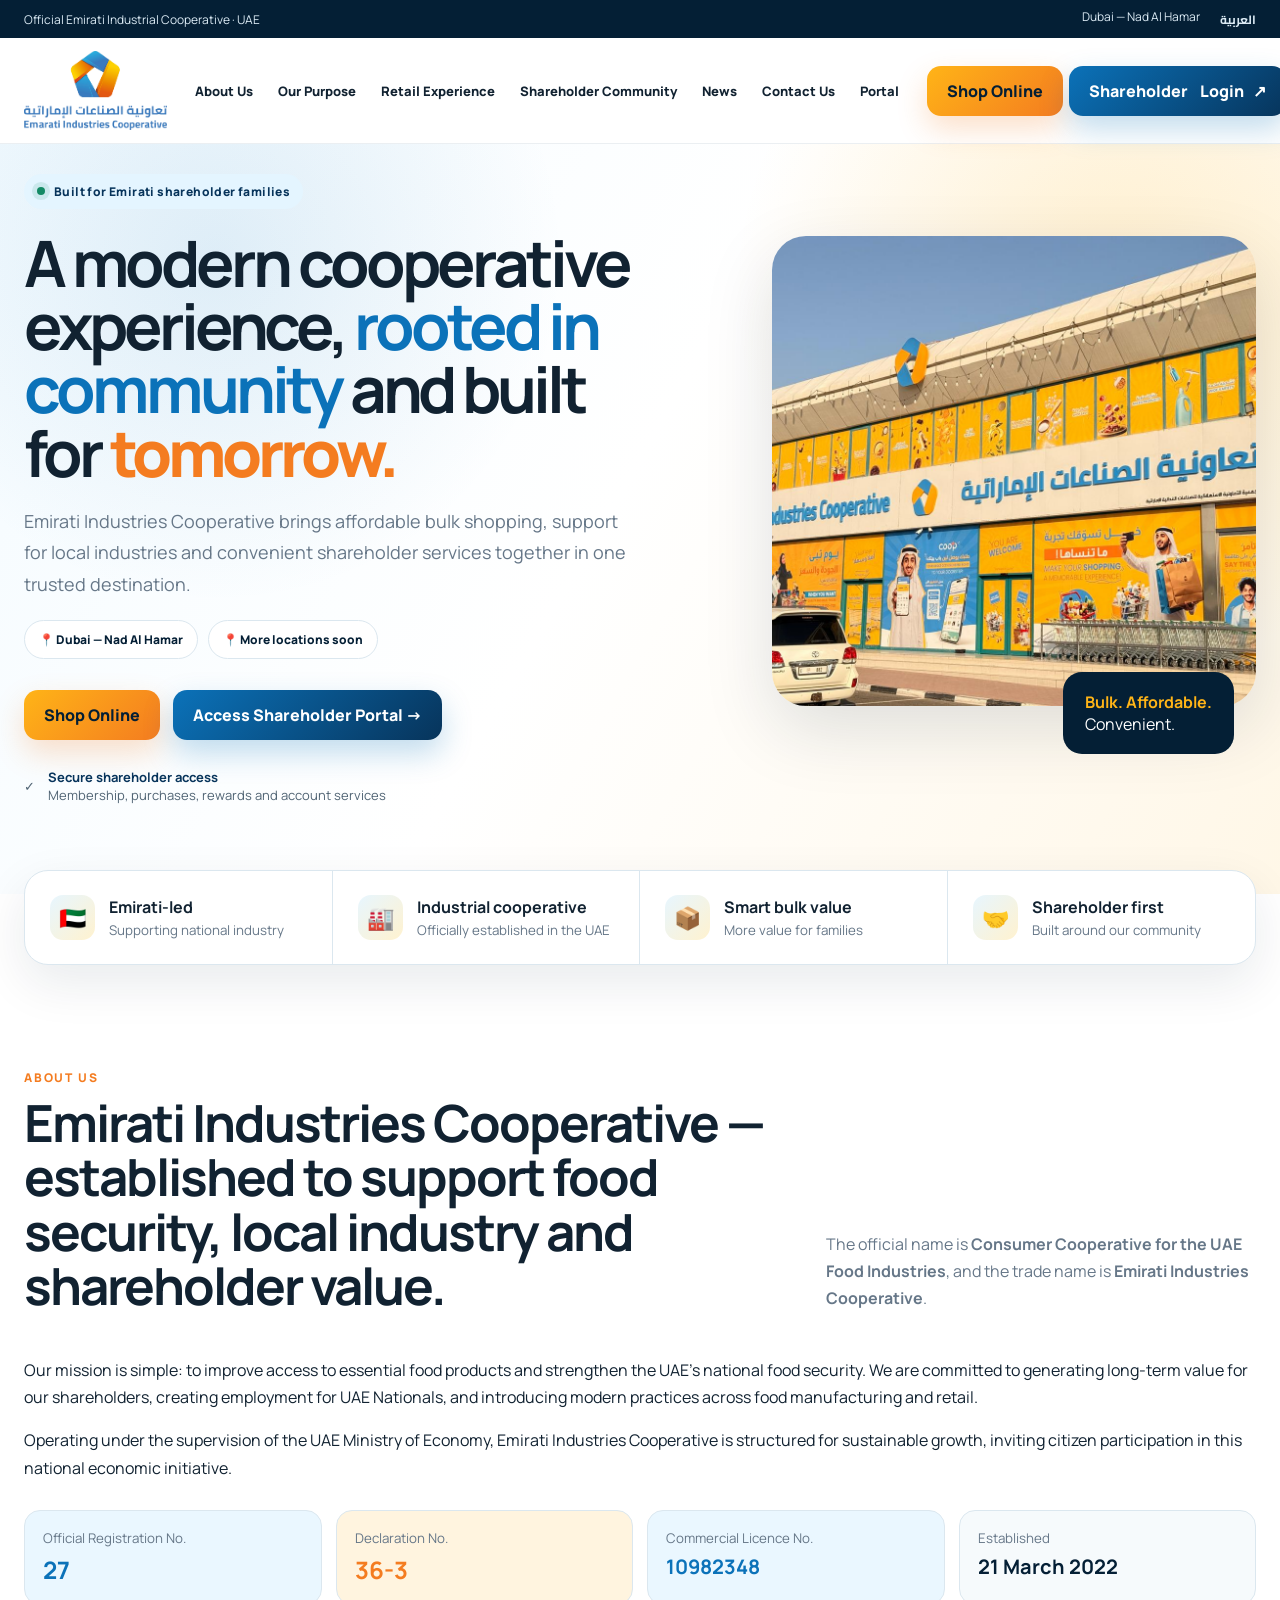
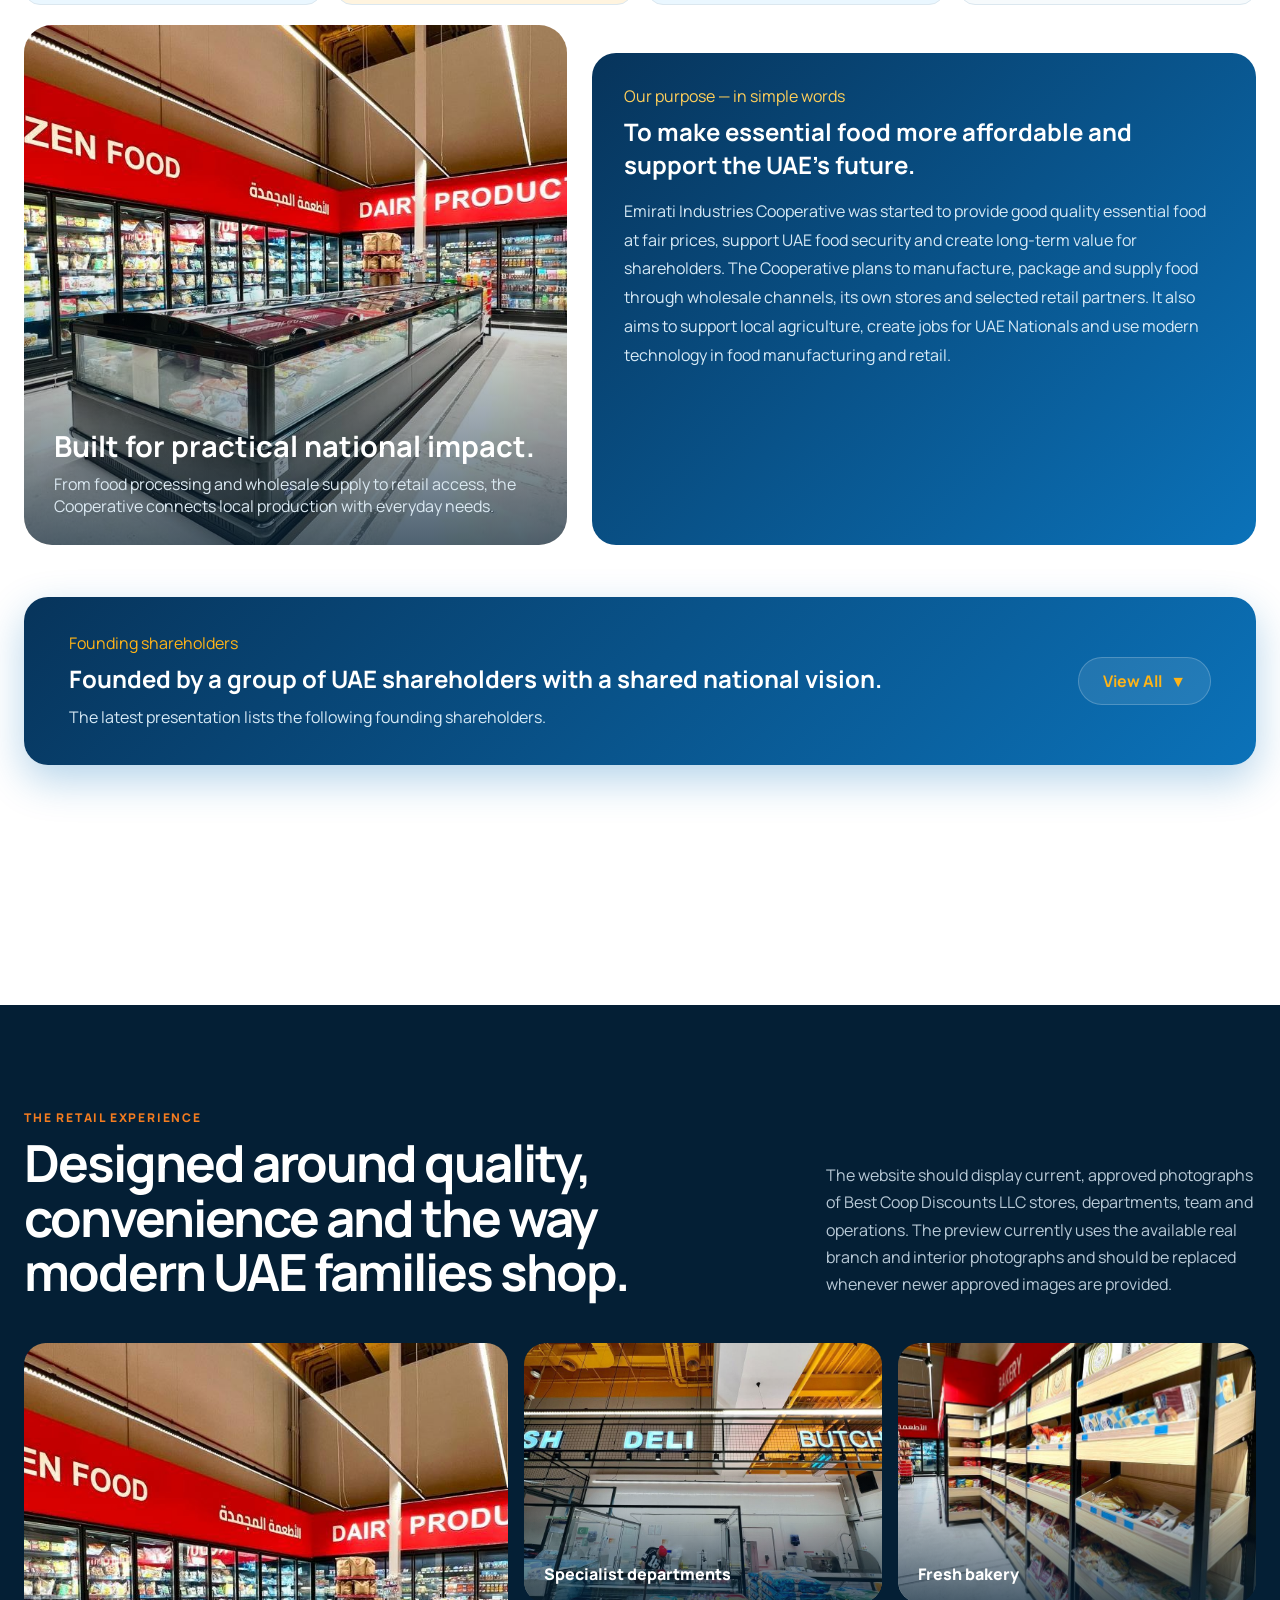
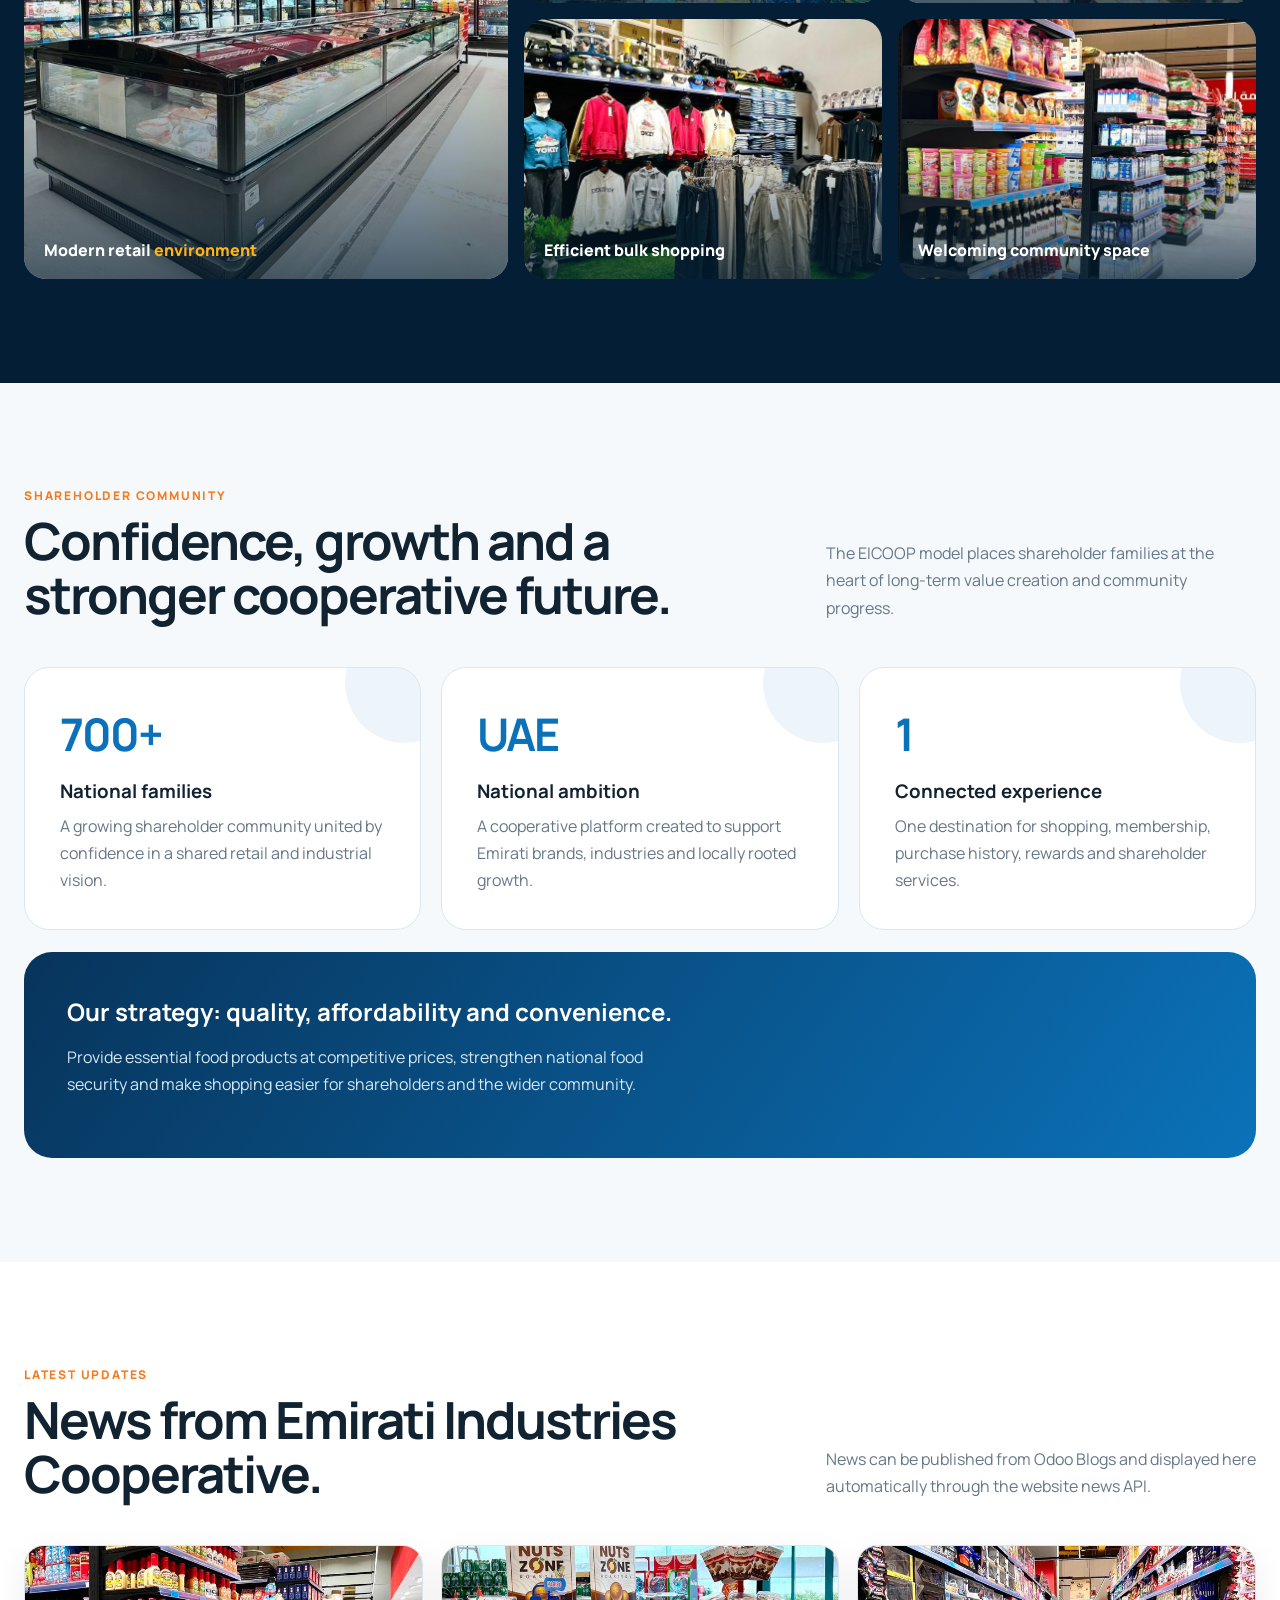
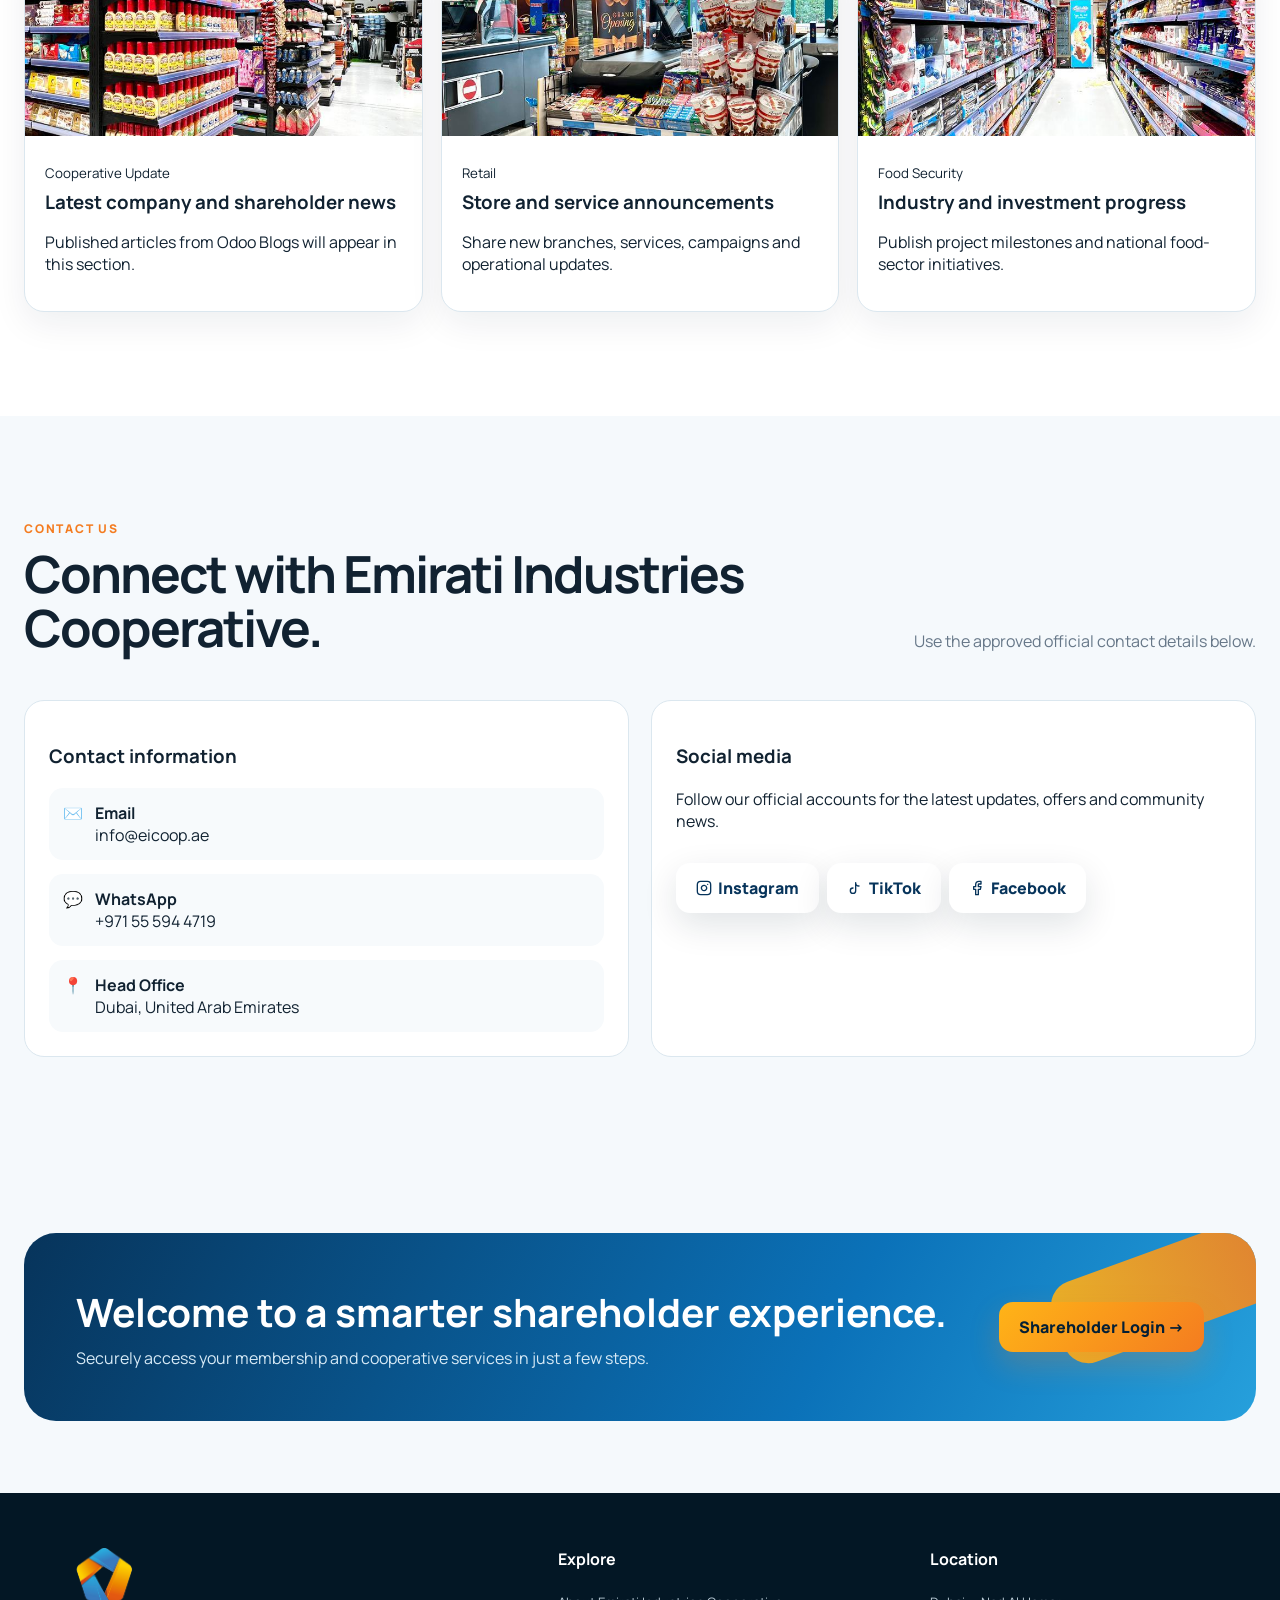
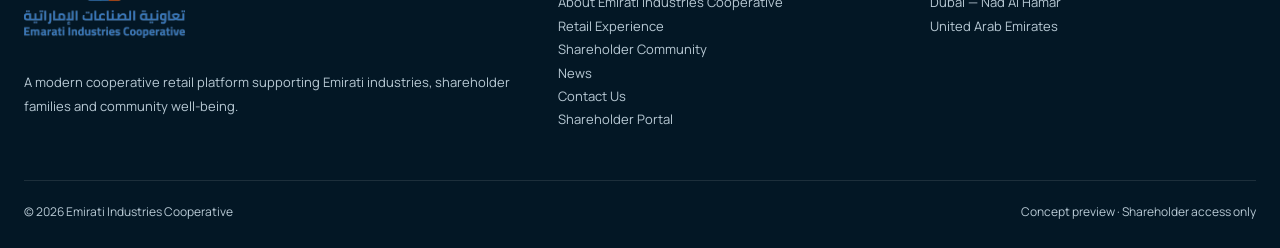
==== commit e9d6a4c8: "Fix mobile header responsiveness and update shop button text" ====
--- a/index.html
+++ b/index.html
@@ -31,15 +31,15 @@
 
 .founders-grid{display:grid;grid-template-columns:repeat(4,1fr);gap:16px;margin-top:28px}.founder{background:#fff;border:1px solid var(--line);border-radius:18px;padding:18px;text-align:center}.founder-avatar{width:72px;height:72px;margin:0 auto 12px;border-radius:50%;display:grid;place-items:center;font-size:34px;background:linear-gradient(135deg,#eaf5fb,#fff4df);border:2px solid #fff;box-shadow:0 8px 24px rgba(4,31,53,.12)}.founder h4{margin:0;font-size:14px;line-height:1.45}.about-facts{display:grid;grid-template-columns:repeat(4,1fr);gap:14px;margin:26px 0}.fact{background:#f6fafc;border:1px solid var(--line);border-radius:16px;padding:18px}.fact small{display:block;color:var(--muted);margin-bottom:6px}.fact b{color:var(--navy)}.news-grid{display:grid;grid-template-columns:repeat(3,1fr);gap:18px}.news-card{background:#fff;border:1px solid var(--line);border-radius:20px;overflow:hidden;box-shadow:0 12px 35px rgba(4,31,53,.07)}.news-card img{width:100%;height:190px;object-fit:cover}.news-card .content{padding:20px}.news-card h3{margin:6px 0 8px}.contact-grid{display:grid;grid-template-columns:1fr 1fr;gap:22px}.contact-card{background:#fff;border:1px solid var(--line);border-radius:20px;padding:24px}.contact-list{display:grid;gap:14px}.contact-item{display:flex;gap:12px;align-items:flex-start;padding:14px;border-radius:14px;background:#f7fafc}.coming{display:inline-block;padding:5px 9px;border-radius:999px;background:#fff2d9;color:#9b5b00;font-size:10px;font-weight:800;margin-left:6px}.simple-purpose{background:linear-gradient(135deg,#07345b,#0b72b9);color:white;border-radius:24px;padding:32px;margin-top:28px}.simple-purpose p{color:#d7eaf6;line-height:1.8}.founder-note{color:var(--muted);font-size:13px;margin-top:10px}
 @media(max-width:900px){.founders-grid{grid-template-columns:repeat(2,1fr)}.about-facts{grid-template-columns:repeat(2,1fr)}.news-grid,.contact-grid{grid-template-columns:1fr}}
-@media(max-width:620px){.founders-grid,.about-facts{grid-template-columns:1fr}.logo{width:210px!important}.navin{height:82px!important}} summary{list-style:none;outline:none;} summary::-webkit-details-marker{display:none;} details[open] summary .chevron{transform:rotate(180deg);} details[open] summary .expand-text:before{content:"Close";} details:not([open]) summary .expand-text:before{content:"View All";} .founder-summary{background:linear-gradient(135deg,var(--deep),var(--blue));color:white;border:none;border-radius:24px;padding:35px 45px;box-shadow:0 15px 40px rgba(11,114,185,.3);transition:all 0.3s ease;margin-bottom:40px!important;display:flex;justify-content:space-between;align-items:center;gap:30px;} @media(max-width:768px){.founder-summary{flex-direction:column;align-items:flex-start;gap:20px;padding:30px;}} .founder-summary:hover{box-shadow:0 25px 50px rgba(11,114,185,.4);transform:translateY(-3px);} .expand-indicator{flex-shrink:0;display:flex;align-items:center;gap:8px;padding:12px 24px;border-radius:999px;background:rgba(255,255,255,0.1);color:var(--gold);font-weight:bold;transition:all 0.3s;border:1px solid rgba(255,255,255,0.2);} .founder-summary:hover .expand-indicator{background:rgba(255,255,255,0.2);transform:scale(1.02);} .chevron{transition:transform 0.3s;display:inline-block;}
+@media(max-width:620px){.founders-grid,.about-facts{grid-template-columns:1fr}.logo{max-width:105px!important;height:auto!important}.navin{height:82px!important;gap:5px!important}.navin .btn{padding:8px 10px;font-size:11px;gap:4px}.hide-mobile{display:none}} summary{list-style:none;outline:none;} summary::-webkit-details-marker{display:none;} details[open] summary .chevron{transform:rotate(180deg);} details[open] summary .expand-text:before{content:"Close";} details:not([open]) summary .expand-text:before{content:"View All";} .founder-summary{background:linear-gradient(135deg,var(--deep),var(--blue));color:white;border:none;border-radius:24px;padding:35px 45px;box-shadow:0 15px 40px rgba(11,114,185,.3);transition:all 0.3s ease;margin-bottom:40px!important;display:flex;justify-content:space-between;align-items:center;gap:30px;} @media(max-width:768px){.founder-summary{flex-direction:column;align-items:flex-start;gap:20px;padding:30px;}} .founder-summary:hover{box-shadow:0 25px 50px rgba(11,114,185,.4);transform:translateY(-3px);} .expand-indicator{flex-shrink:0;display:flex;align-items:center;gap:8px;padding:12px 24px;border-radius:999px;background:rgba(255,255,255,0.1);color:var(--gold);font-weight:bold;transition:all 0.3s;border:1px solid rgba(255,255,255,0.2);} .founder-summary:hover .expand-indicator{background:rgba(255,255,255,0.2);transform:scale(1.02);} .chevron{transition:transform 0.3s;display:inline-block;}
 </style>
 </head>
 <body>
 <div id="site">
 <div class="topline"><div class="wrap"><span>Official Emirati Industrial Cooperative · UAE</span><span><span>Dubai — Nad Al Hamar</span><span class="arabic">العربية</span></span></div></div>
-<header class="nav"><div class="wrap navin"><img class="logo" src="assets/eic-logo.png" alt="Emirati Industries Cooperative"><nav class="links"><a href="#about">About Us</a><a href="#purpose">Our Purpose</a><a href="#experience">Retail Experience</a><a href="#impact">Shareholder Community</a><a href="#news">News</a><a href="#contact">Contact Us</a><a href="#portal-preview">Portal</a></nav><div style="display:flex;gap:10px;"><a class="btn btn-gold" href="https://coop-discounts.com">Shop</a><button class="btn btn-primary" onclick="openLogin()">Shareholder Login <span>↗</span></button></div></div></header>
+<header class="nav"><div class="wrap navin"><img class="logo" src="assets/eic-logo.png" alt="Emirati Industries Cooperative"><nav class="links"><a href="#about">About Us</a><a href="#purpose">Our Purpose</a><a href="#experience">Retail Experience</a><a href="#impact">Shareholder Community</a><a href="#news">News</a><a href="#contact">Contact Us</a><a href="#portal-preview">Portal</a></nav><div style="display:flex;gap:6px;"><a class="btn btn-gold" href="https://coop-discounts.com">Shop Online</a><button class="btn btn-primary" onclick="openLogin()"><span class="hide-mobile">Shareholder&nbsp;</span>Login <span>↗</span></button></div></div></header>
 <main>
-<section class="hero"><div class="wrap hero-grid"><div><div class="kicker"><span class="dot"></span> Built for Emirati shareholder families</div><h1>A modern cooperative experience, <em>rooted in community</em> and built for <b>tomorrow.</b></h1><p>Emirati Industries Cooperative brings affordable bulk shopping, support for local industries and convenient shareholder services together in one trusted destination.</p><div class="packs" style="margin-top:20px;margin-bottom:20px;"><span class="pack" style="background:#fff;border-color:var(--line);color:var(--navy)">📍 Dubai — Nad Al Hamar</span><span class="pack" style="background:#fff;border-color:var(--line);color:var(--navy)">📍 More locations soon</span></div><div class="hero-actions"><a class="btn btn-gold" href="https://coop-discounts.com">Shop</a><button class="btn btn-primary" onclick="openLogin()">Access Shareholder Portal →</button></div><div class="trust"><span>✓</span><span><strong>Secure shareholder access</strong><br>Membership, purchases, rewards and account services</span></div></div><div class="visual"><img class="main-photo" src="assets/Media.jpeg" alt="EICOOP branch"><div class="mini-card"><b>Bulk. Affordable.</b><br>Convenient.</div></div></div></section>
+<section class="hero"><div class="wrap hero-grid"><div><div class="kicker"><span class="dot"></span> Built for Emirati shareholder families</div><h1>A modern cooperative experience, <em>rooted in community</em> and built for <b>tomorrow.</b></h1><p>Emirati Industries Cooperative brings affordable bulk shopping, support for local industries and convenient shareholder services together in one trusted destination.</p><div class="packs" style="margin-top:20px;margin-bottom:20px;"><span class="pack" style="background:#fff;border-color:var(--line);color:var(--navy)">📍 Dubai — Nad Al Hamar</span><span class="pack" style="background:#fff;border-color:var(--line);color:var(--navy)">📍 More locations soon</span></div><div class="hero-actions"><a class="btn btn-gold" href="https://coop-discounts.com">Shop Online</a><button class="btn btn-primary" onclick="openLogin()">Access Shareholder Portal →</button></div><div class="trust"><span>✓</span><span><strong>Secure shareholder access</strong><br>Membership, purchases, rewards and account services</span></div></div><div class="visual"><img class="main-photo" src="assets/Media.jpeg" alt="EICOOP branch"><div class="mini-card"><b>Bulk. Affordable.</b><br>Convenient.</div></div></div></section>
 <div class="band"><div class="wrap bandin"><div class="banditem"><div class="bandicon">🇦🇪</div><div><b>Emirati-led</b><small>Supporting national industry</small></div></div><div class="banditem"><div class="bandicon">🏭</div><div><b>Industrial cooperative</b><small>Officially established in the UAE</small></div></div><div class="banditem"><div class="bandicon">📦</div><div><b>Smart bulk value</b><small>More value for families</small></div></div><div class="banditem"><div class="bandicon">🤝</div><div><b>Shareholder first</b><small>Built around our community</small></div></div></div></div>
 <section class="section" id="about"><div class="wrap"><div class="head"><div><div class="label">About us</div><h2>Emirati Industries Cooperative — established to support food security, local industry and shareholder value.</h2></div><p>The official name is <b>Consumer Cooperative for the UAE Food Industries</b>, and the trade name is <b>Emirati Industries Cooperative</b>.</p></div>
 <p style="margin-bottom:15px;line-height:1.7;">Our mission is simple: to improve access to essential food products and strengthen the UAE's national food security. We are committed to generating long-term value for our shareholders, creating employment for UAE Nationals, and introducing modern practices across food manufacturing and retail.</p>
@@ -57,11 +57,15 @@
 <footer class="footer"><div class="wrap"><div class="footgrid"><div><img src="assets/eicoop-logo.png" style="height:90px;width:auto;margin-bottom:15px;"><p>A modern cooperative retail platform supporting Emirati industries, shareholder families and community well-being.</p></div><div><h4>Explore</h4><p><a href="#about">About Emirati Industries Cooperative</a><br><a href="#experience">Retail Experience</a><br><a href="#impact">Shareholder Community</a><br><a href="#news">News</a><br><a href="#contact">Contact Us</a><br><a href="#portal-preview">Shareholder Portal</a></p></div><div><h4>Location</h4><p>Dubai — Nad Al Hamar<br>United Arab Emirates</p></div></div><div class="copyright"><span>© 2026 Emirati Industries Cooperative</span><span>Concept preview · Shareholder access only</span></div></div></footer>
 </div>
 <div id="loginOverlay" class="overlay hidden"><div class="login"><div class="login-visual"><img class="bg" src="assets/retail7.jpeg?v=2"><div class="login-message"><img src="assets/eic-logo.png" style="height:120px;width:auto;margin-bottom:20px;"><h2>Welcome, shareholder.</h2><p>Access your membership, purchases, rewards and cooperative services through one secure portal.</p></div></div><div class="login-form"><button class="close" onclick="closeLogin()">✕</button><div id="step1"><div class="label">Secure member access</div><h2>Shareholder Login</h2><p>Enter your shareholder or membership number to continue. Non-shareholder login has been removed.</p><div class="field"><label style="display:flex;justify-content:space-between;align-items:center;">SHAREHOLDER OR MEMBERSHIP NUMBER <span style="font-weight:500;color:var(--blue);font-size:11px;text-transform:none;cursor:help;" title="You can find this on your physical share certificate, welcome email, or SMS from EICOOP.">Where is this?</span></label><input id="memberInput" value="" placeholder="e.g. EIC-123-2024"></div><div id="lookupError" style="color:var(--red);font-size:12px;font-weight:600;margin-bottom:10px;display:none;"></div><button class="btn btn-primary full" onclick="showOtp()">Lookup Shareholder →</button><div class="secure">🔒 Secure connection to the EICOOP shareholder registry</div></div><div id="stepVerify" class="hidden"><div class="label">Account lookup</div><h2>Verify Account</h2><p>Is this your shareholder account?</p><div class="portalcard" style="margin-bottom:20px;background:#f9fafb;border:1px solid var(--line);padding:20px;text-align:center;"><div style="font-weight:800;font-size:18px;color:var(--navy)" id="lookupName"></div><div style="font-size:13px;color:var(--muted);margin-top:6px;" id="lookupPhone"></div></div><button class="btn btn-primary full" id="btnSendOtp" onclick="confirmAndSendOtp()">Yes, Send OTP →</button><button class="btn btn-white full" style="margin-top:10px;border:1px solid var(--line)" onclick="backToLookup()">Cancel</button></div><div id="step2" class="step2 hidden"><div class="label">Identity verification</div><h2>Enter your OTP</h2><p>We sent a six-digit verification code to the registered mobile number <b id="otpPhone"></b>.</p><div class="field"><label>ONE-TIME PASSWORD</label><div class="otp-row"><input value="" maxlength="1"><input value="" maxlength="1"><input value="" maxlength="1"><input value="" maxlength="1"><input value="" maxlength="1"><input value="" maxlength="1"></div></div><button class="btn btn-primary full" onclick="enterPortal()">Verify & Continue →</button><button id="btnResendOtp" class="btn btn-white full" style="margin-top:10px;border:1px solid var(--line)" onclick="resendOtp()">Resend OTP</button><button class="btn btn-white full" style="margin-top:10px;border:1px solid var(--line)" onclick="backToLookup()">Back</button></div></div></div></div>
-<div id="portal" class="hidden"><div class="portalbar"><div style="display:flex;align-items:center;gap:15px"><button class="menu-toggle" onclick="document.querySelector('.side').classList.toggle('open')">☰</button><img src="assets/eicoop-logo.png" style="height:50px;width:auto;"></div><div style="display:flex;align-items:center;gap:15px;"><span class="portal-badge" style="color:var(--muted);margin-right:0px">Shareholder Portal</span><div style="position:relative;cursor:pointer;" onclick="switchTab(16)"><span style="font-size:22px;">🔔</span><span id="top-notification-dot" style="display:none;position:absolute;top:0;right:-2px;width:10px;height:10px;background:red;border-radius:50%;border:2px solid white;"></span></div><button class="signout" onclick="logout()">Sign Out</button></div></div><div class="portallayout"><aside class="side"><div class="sideprofile"><h3 class="user-name">Shareholder</h3><small class="user-email"></small></div><div class="menu"><button class="active" onclick="switchTab(0, this)">▦ Dashboard</button><button onclick="switchTab(1, this)">👤 My Profile</button><button onclick="switchTab(2, this)">💳 Membership</button><div style="font-size:11px;font-weight:800;color:var(--orange);margin:15px 14px 5px;text-transform:uppercase;letter-spacing:0.5px;">Shareholder Details</div><button onclick="switchTab(9, this)">📜 Certificates</button><button onclick="switchTab(18, this)">🕒 Transfer History</button><button onclick="switchTab(15, this)">📥 Invitations</button><button onclick="switchTab(10, this)">🎁 Rewards</button><button onclick="switchTab(11, this)">🛍️ Purchases</button><div style="font-size:11px;font-weight:800;color:var(--orange);margin:15px 14px 5px;text-transform:uppercase;letter-spacing:0.5px;">Account</div><button onclick="switchTab(3, this)">🛒 My Orders</button><button onclick="switchTab(4, this)">🧾 My Invoices</button><button onclick="switchTab(5, this)">♡ My Wishlist</button><button onclick="switchTab(6, this)">★ Loyalty & Rewards</button><button onclick="switchTab(7, this)">📍 My Address</button><button onclick="switchTab(16, this)">🔔 Notifications</button><button onclick="switchTab(17, this)">⚙️ Preferences</button></div></aside><main class="portalmain">
+<div id="portal" class="hidden"><div class="portalbar"><div style="display:flex;align-items:center;gap:15px"><button class="menu-toggle" onclick="document.querySelector('.side').classList.toggle('open')">☰</button><img src="assets/eicoop-logo.png" style="height:50px;width:auto;"></div><div style="display:flex;align-items:center;gap:15px;"><span class="portal-badge" style="color:var(--muted);margin-right:0px">Shareholder Portal</span><div style="position:relative;cursor:pointer;" onclick="switchTab(16)"><span style="font-size:22px;">🔔</span><span id="top-notification-dot" style="display:none;position:absolute;top:0;right:-2px;width:10px;height:10px;background:red;border-radius:50%;border:2px solid white;"></span></div><button class="signout" onclick="logout()">Sign Out</button></div></div><div class="portallayout"><aside class="side"><div class="sideprofile"><h3 class="user-name">Shareholder</h3><small class="user-email"></small></div><div class="menu"><button class="active" onclick="switchTab(0, this)">▦ Dashboard</button><button onclick="switchTab(1, this)">👤 My Profile</button><details open style="margin-bottom: 5px;"><summary style="cursor:pointer; padding: 13px 14px; border-radius: 11px; color: #cbdce7; font-weight: 700; display:flex; justify-content:space-between; align-items:center;">💳 Membership <span style="font-size:10px;">▼</span></summary><div style="display:flex; flex-direction:column; margin-left: 20px; border-left: 2px solid rgba(255,255,255,0.1); padding-left: 5px; margin-top: 5px;"><button onclick="switchTab(2, this)">Overview</button><button onclick="switchTab(13, this)">📈 Buy Shares</button><button onclick="switchTab(12, this)">📉 Sell Shares</button><button onclick="switchTab(18, this)">🔄 Transfers Hub</button></div></details><div style="font-size:11px;font-weight:800;color:var(--orange);margin:15px 14px 5px;text-transform:uppercase;letter-spacing:0.5px;">Shareholder Details</div><button onclick="switchTab(9, this)">📜 Certificates</button><button onclick="switchTab(10, this)">🎁 Rewards</button><button onclick="switchTab(11, this)">🛍️ Purchases</button><div style="font-size:11px;font-weight:800;color:var(--orange);margin:15px 14px 5px;text-transform:uppercase;letter-spacing:0.5px;">Account</div><button onclick="switchTab(3, this)">🛒 My Orders</button><button onclick="switchTab(4, this)">🧾 My Invoices</button><button onclick="switchTab(5, this)">♡ My Wishlist</button><button onclick="switchTab(6, this)">★ Loyalty & Rewards</button><button onclick="switchTab(7, this)">📍 My Address</button><button onclick="switchTab(16, this)">🔔 Notifications</button><button onclick="switchTab(17, this)">⚙️ Preferences</button></div></aside><main class="portalmain">
   
   <div id="tab-0" class="portal-tab">
     <div class="portalmetrics"><div class="pmetric"><b id="metric-orders">-</b><small>Orders</small></div><div class="pmetric"><b id="metric-shares">-</b><small>Shares</small></div><div class="pmetric"><b id="metric-invoices">-</b><small>Invoices</small></div><div class="pmetric"><b>-</b><small>Loyalty Points</small></div></div><section class="welcome"><div><h2 style="margin:0 0 7px">Welcome back, <span class="user-name">Shareholder</span> 👋</h2><p style="margin:0;color:var(--muted)">Your membership and cooperative activity at a glance.</p></div><button class="btn btn-primary" onclick="window.location.href='/shop.html'">Continue Shopping →</button></section>
     <section class="portalcard"><h3>Recent Orders</h3><div id="recent-orders-list"><div style="color:var(--muted); text-align:center; padding:20px;">Loading orders...</div></div></section>
+    <!-- UAT v19.0.2.0.8: Incoming/Outgoing transfers & Invitations from dashboard API -->
+    <div id="dash-incoming-transfers-section" style="display:none; margin-bottom:0;"></div>
+    <div id="dash-outgoing-transfers-section" style="display:none; margin-bottom:0;"></div>
+    <div id="dash-pending-invitations-section" style="display:none; margin-bottom:0;"></div>
   </div>
   
   <div id="tab-1" class="portal-tab hidden">
@@ -133,7 +137,14 @@
 
 
    <div id="tab-8" class="portal-tab hidden">
-      <h2>🔁 Transfer Shares</h2>
+      <h2 style="margin-top:0">🔄 Transfer Shares</h2>
+      <div style="display:flex; gap:10px; margin-bottom: 20px; flex-wrap:wrap;">
+        <button class="btn btn-primary" onclick="switchTab(8)" style="padding:8px 15px; font-size:13px;">🆕 New Transfer</button>
+        <button class="btn btn-white" onclick="switchTab(18)" style="padding:8px 15px; font-size:13px; border:1px solid var(--line);">🕒 History</button>
+        <button class="btn btn-white" onclick="switchTab(19)" style="padding:8px 15px; font-size:13px; border:1px solid var(--line);">⏳ Pending Sent</button>
+        <button class="btn btn-white" onclick="switchTab(20)" style="padding:8px 15px; font-size:13px; border:1px solid var(--line);">📥 Incoming</button>
+        <button class="btn btn-white" onclick="switchTab(15)" style="padding:8px 15px; font-size:13px; border:1px solid var(--line);">📥 Invitations</button>
+      </div>
       <div id="transfer-progress"></div>
       <div style="background:#fffcf0; border:1px solid #ffe69c; border-radius:14px; padding:18px; margin-bottom:20px; font-size:13px; line-height:1.6; color:#664d03;">
         <strong style="color:#664d03; font-size:14px; display:flex; align-items:center; gap:6px;">⚠️ Important Transfer Information</strong>
@@ -202,7 +213,14 @@
    </div>
 
    <div id="tab-15" class="portal-tab hidden">
-      <h2>📥 Received Invitations</h2>
+      <h2 style="margin-top:0">📥 Received Invitations</h2>
+      <div style="display:flex; gap:10px; margin-bottom: 20px; flex-wrap:wrap;">
+        <button class="btn btn-white" onclick="switchTab(8)" style="padding:8px 15px; font-size:13px; border:1px solid var(--line);">🆕 New Transfer</button>
+        <button class="btn btn-white" onclick="switchTab(18)" style="padding:8px 15px; font-size:13px; border:1px solid var(--line);">🕒 History</button>
+        <button class="btn btn-white" onclick="switchTab(19)" style="padding:8px 15px; font-size:13px; border:1px solid var(--line);">⏳ Pending Sent</button>
+        <button class="btn btn-white" onclick="switchTab(20)" style="padding:8px 15px; font-size:13px; border:1px solid var(--line);">📥 Incoming</button>
+        <button class="btn btn-primary" onclick="switchTab(15)" style="padding:8px 15px; font-size:13px;">📥 Invitations</button>
+      </div>
       <div style="background:#f5f9fc; color:var(--navy); padding:15px; border-radius:8px; border:1px solid #dbe7ef; margin-bottom:20px; font-size:14px; line-height:1.5;">
         <strong>ℹ️ Invitations:</strong> Approve or decline share transfer requests initiated by other members to your membership number.
       </div>
@@ -303,6 +321,13 @@
 
   <div id="tab-18" class="portal-tab hidden">
     <h2 style="margin-top:0">🕒 Transfer History</h2>
+    <div style="display:flex; gap:10px; margin-bottom: 20px; flex-wrap:wrap;">
+      <button class="btn btn-white" onclick="switchTab(8)" style="padding:8px 15px; font-size:13px; border:1px solid var(--line);">🆕 New Transfer</button>
+      <button class="btn btn-primary" onclick="switchTab(18)" style="padding:8px 15px; font-size:13px;">🕒 History</button>
+      <button class="btn btn-white" onclick="switchTab(19)" style="padding:8px 15px; font-size:13px; border:1px solid var(--line);">⏳ Pending Sent</button>
+      <button class="btn btn-white" onclick="switchTab(20)" style="padding:8px 15px; font-size:13px; border:1px solid var(--line);">📥 Incoming</button>
+      <button class="btn btn-white" onclick="switchTab(15)" style="padding:8px 15px; font-size:13px; border:1px solid var(--line);">📥 Invitations</button>
+    </div>
     <div style="background:#f5f9fc; color:var(--navy); padding:15px; border-radius:8px; border:1px solid #dbe7ef; margin-bottom:20px; font-size:14px; line-height:1.5;">
       <strong>ℹ️ Transfer Log:</strong> Review a complete log of all your past share transfers, both sent and received.
     </div>
@@ -310,6 +335,70 @@
       <div id="transferHistoryContent">Loading transfer history...</div>
     </div>
   </div>
+
+  <div id="tab-19" class="portal-tab hidden">
+    <h2 style="margin-top:0">⏳ Pending Transfers</h2>
+    <div style="display:flex; gap:10px; margin-bottom: 20px; flex-wrap:wrap;">
+      <button class="btn btn-white" onclick="switchTab(8)" style="padding:8px 15px; font-size:13px; border:1px solid var(--line);">🆕 New Transfer</button>
+      <button class="btn btn-white" onclick="switchTab(18)" style="padding:8px 15px; font-size:13px; border:1px solid var(--line);">🕒 History</button>
+      <button class="btn btn-primary" onclick="switchTab(19)" style="padding:8px 15px; font-size:13px;">⏳ Pending Sent</button>
+      <button class="btn btn-white" onclick="switchTab(20)" style="padding:8px 15px; font-size:13px; border:1px solid var(--line);">📥 Incoming</button>
+      <button class="btn btn-white" onclick="switchTab(15)" style="padding:8px 15px; font-size:13px; border:1px solid var(--line);">📥 Invitations</button>
+    </div>
+    <div style="background:#f5f9fc; color:var(--navy); padding:15px; border-radius:8px; border:1px solid #dbe7ef; margin-bottom:20px; font-size:14px; line-height:1.5;">
+      <strong>ℹ️ Sent Requests:</strong> Monitor the status of share transfers you have initiated. You may cancel requests before the receiver validates their OTP.
+    </div>
+    <div class="portalcard">
+      <div id="pendingTransfersContent">Loading pending transfers...</div>
+    </div>
+  </div>
+
+  <div id="tab-20" class="portal-tab hidden">
+    <h2 style="margin-top:0">📥 Incoming Transfers</h2>
+    <div style="display:flex; gap:10px; margin-bottom: 20px; flex-wrap:wrap;">
+      <button class="btn btn-white" onclick="switchTab(8)" style="padding:8px 15px; font-size:13px; border:1px solid var(--line);">🆕 New Transfer</button>
+      <button class="btn btn-white" onclick="switchTab(18)" style="padding:8px 15px; font-size:13px; border:1px solid var(--line);">🕒 History</button>
+      <button class="btn btn-white" onclick="switchTab(19)" style="padding:8px 15px; font-size:13px; border:1px solid var(--line);">⏳ Pending Sent</button>
+      <button class="btn btn-primary" onclick="switchTab(20)" style="padding:8px 15px; font-size:13px;">📥 Incoming</button>
+      <button class="btn btn-white" onclick="switchTab(15)" style="padding:8px 15px; font-size:13px; border:1px solid var(--line);">📥 Invitations</button>
+    </div>
+    <div style="background:#f5f9fc; color:var(--navy); padding:15px; border-radius:8px; border:1px solid #dbe7ef; margin-bottom:20px; font-size:14px; line-height:1.5;">
+      <strong>ℹ️ Transfer Requests:</strong> Accept or reject incoming share transfers. Accepting a transfer generates a one-time password (OTP) sent to your mobile for final verification.
+    </div>
+    <div class="portalcard">
+      <div id="incomingTransfersContent">Loading incoming requests...</div>
+    </div>
+  </div>
+
+  <div id="tab-21" class="portal-tab hidden">
+    <h2 style="margin-top:0" id="statusPageTitle">📊 Transfer Status</h2>
+    <div style="background:#f5f9fc; color:var(--navy); padding:15px; border-radius:8px; border:1px solid #dbe7ef; margin-bottom:20px; font-size:14px; line-height:1.5;">
+      <strong>ℹ️ Live Tracking:</strong> Follow the progress of a transfer request.
+    </div>
+    <div class="portalcard" style="text-align: center;">
+      <div id="transferStatusProgress" style="width: 100%; max-width: 600px; margin: 0 auto; margin-bottom: 25px;">
+        <div style="background: #eef3f6; border-radius: 999px; height: 12px; overflow: hidden; margin-bottom: 10px;">
+          <div id="statusProgressBar" style="background: linear-gradient(90deg, var(--blue), var(--deep)); width: 0%; height: 100%; transition: width 0.5s ease-out;"></div>
+        </div>
+        <div style="display:flex; justify-content:space-between; font-size:12px; font-weight:800; color:var(--muted)">
+          <span>INITIATED</span>
+          <span id="statusProgressPercentage" style="color:var(--navy);">0%</span>
+          <span>COMPLETED</span>
+        </div>
+      </div>
+      <h3 id="currentTransferState" style="color:var(--deep); font-size:24px; margin-bottom:5px;">Loading...</h3>
+      <p id="estimatedNextStep" style="color:var(--orange); font-weight:800; margin-top:0; font-size:13px;"></p>
+      
+      <div id="transferTimeline" style="text-align: left; margin-top: 30px; border-top: 1px solid var(--line); padding-top: 20px;">
+        <!-- Timeline items will be injected here -->
+      </div>
+      
+      <div style="margin-top: 25px;" id="transferStatusActions">
+        <button class="btn btn-white" onclick="switchTab(19)">Back to Pending</button>
+      </div>
+    </div>
+  </div>
+
 
 </main></div></div>
 
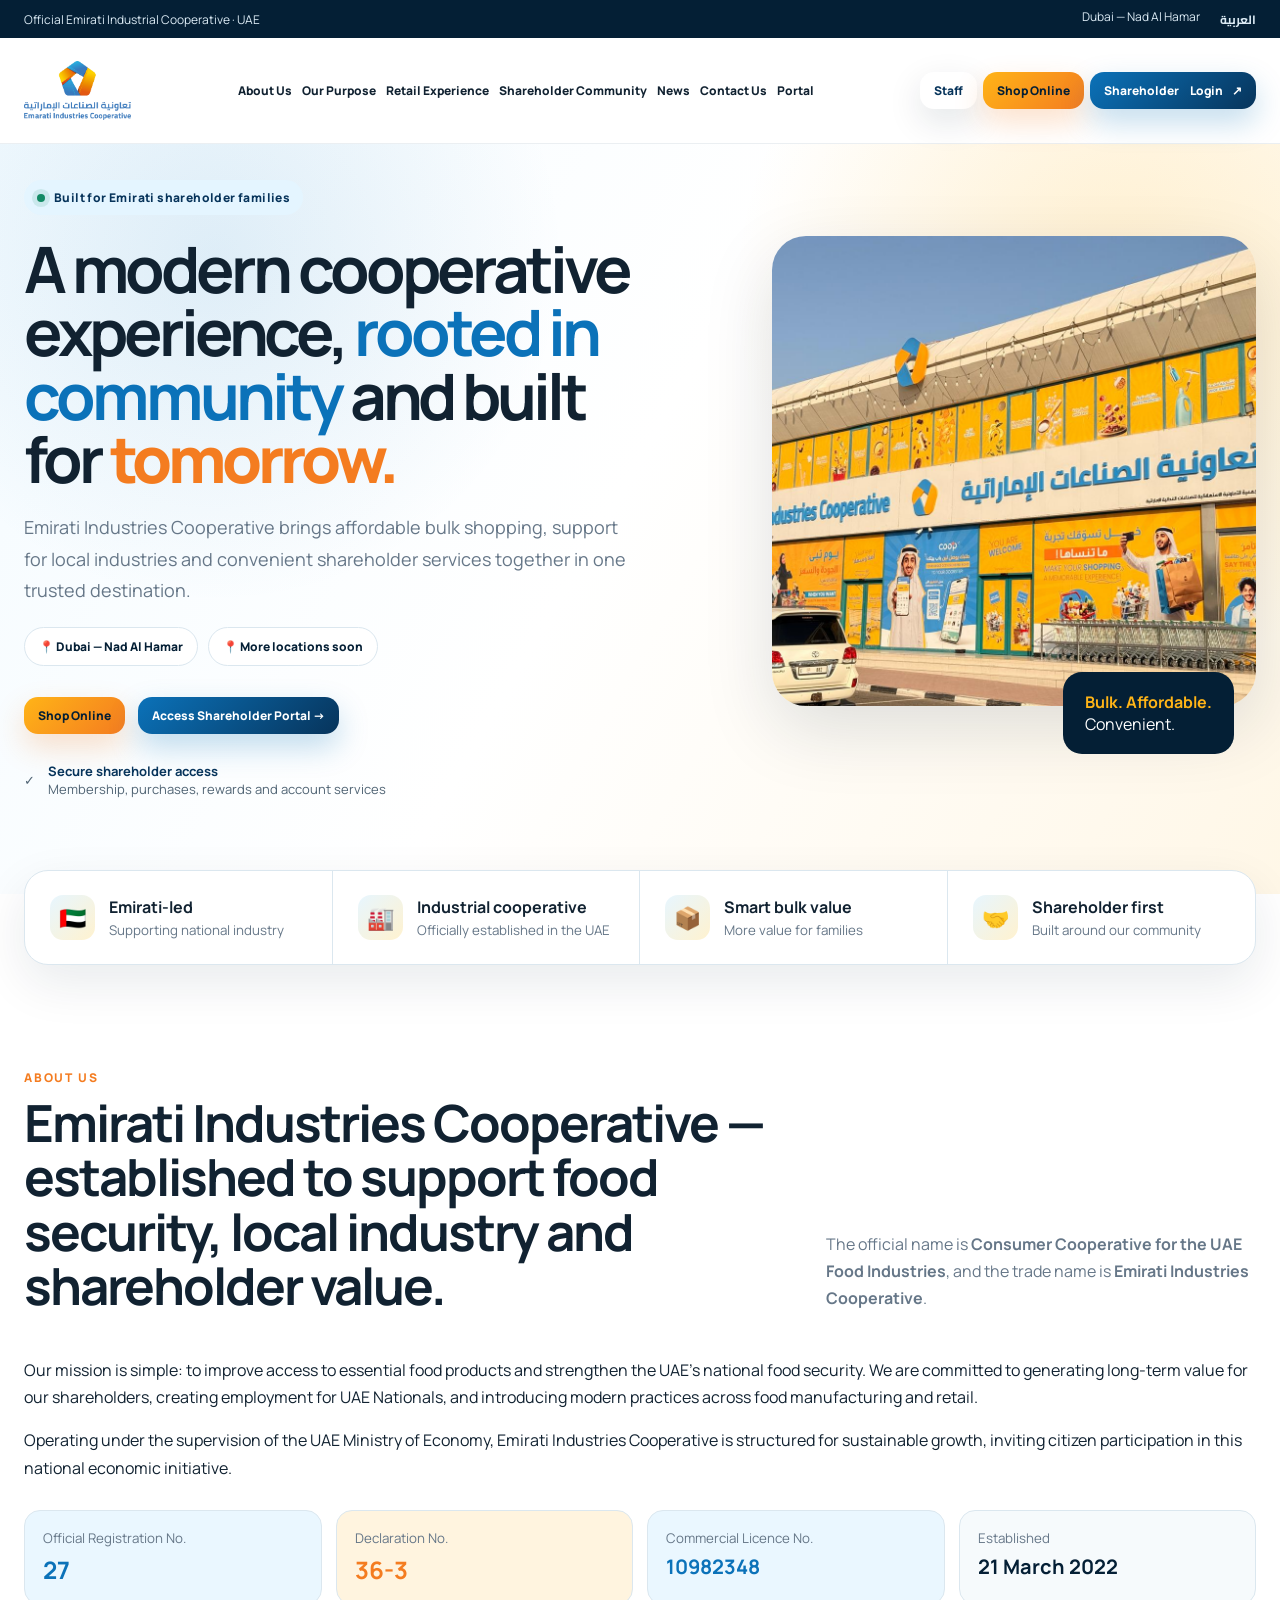
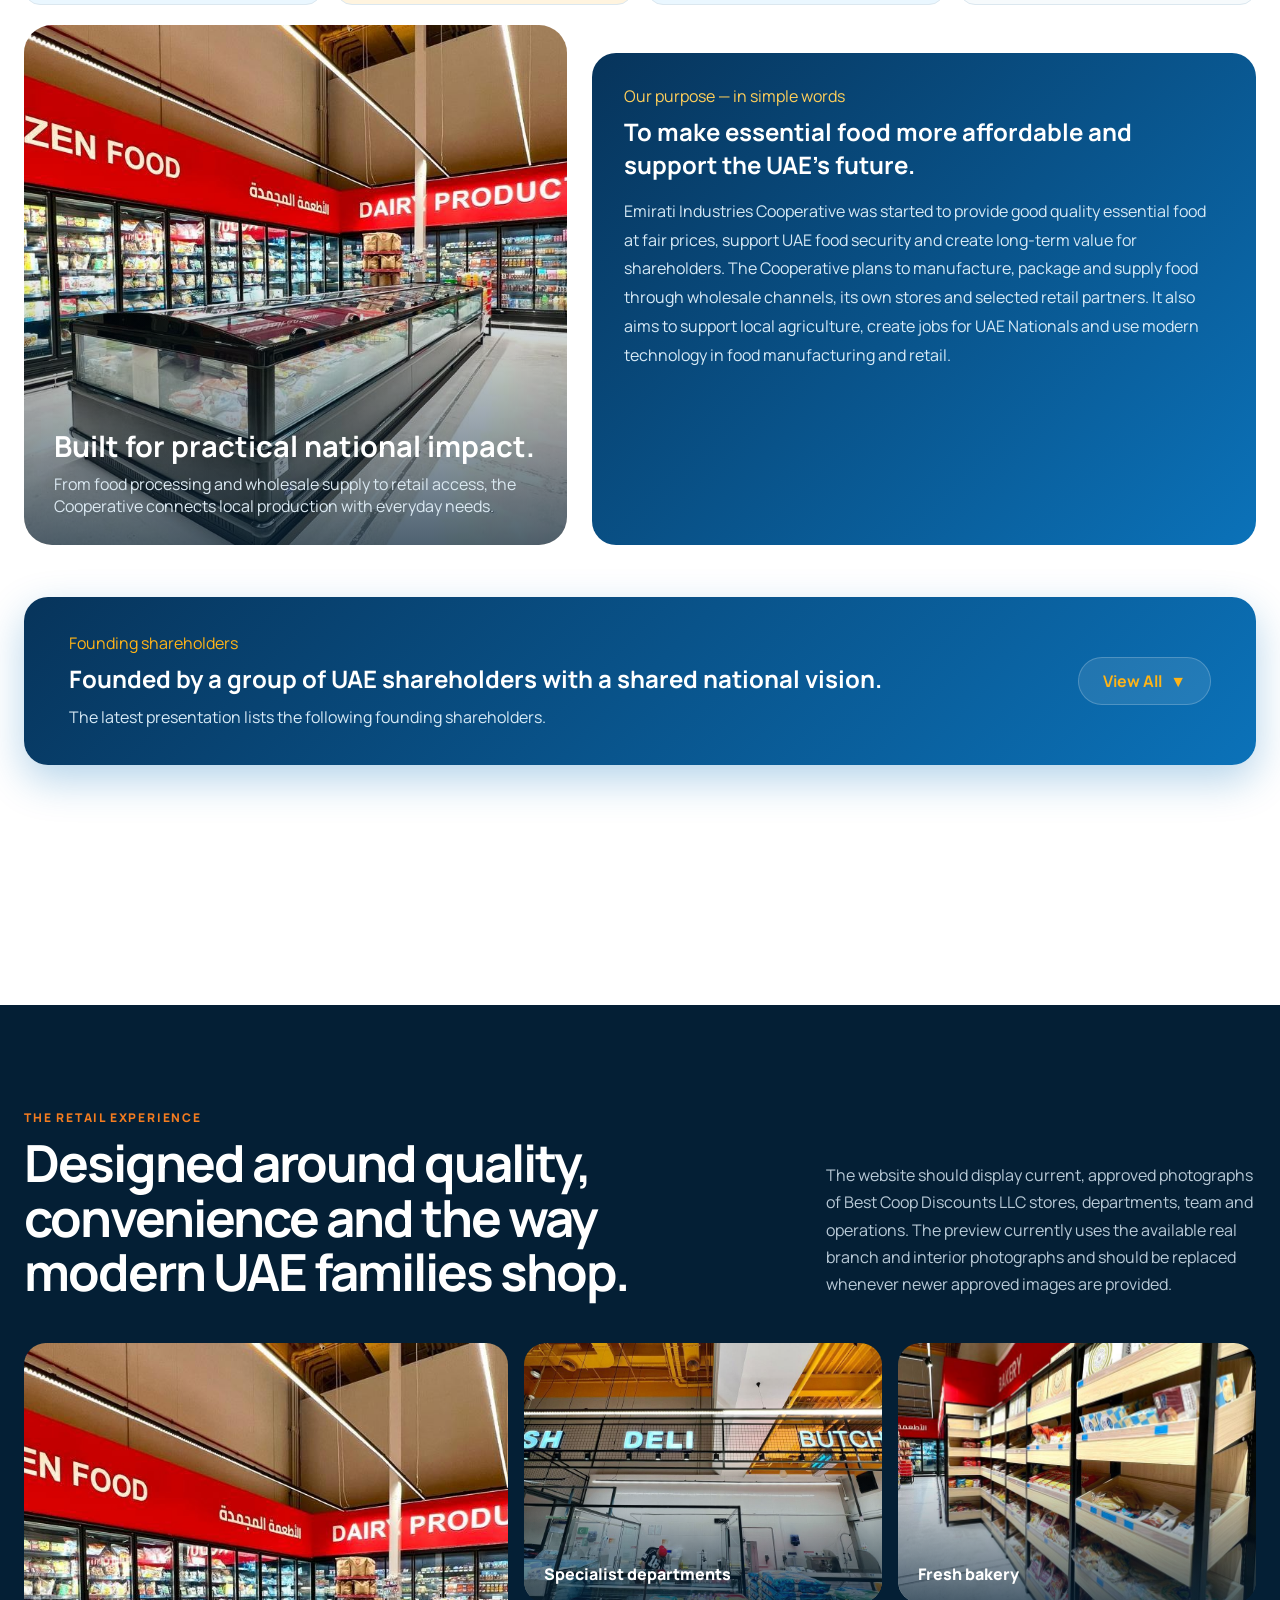
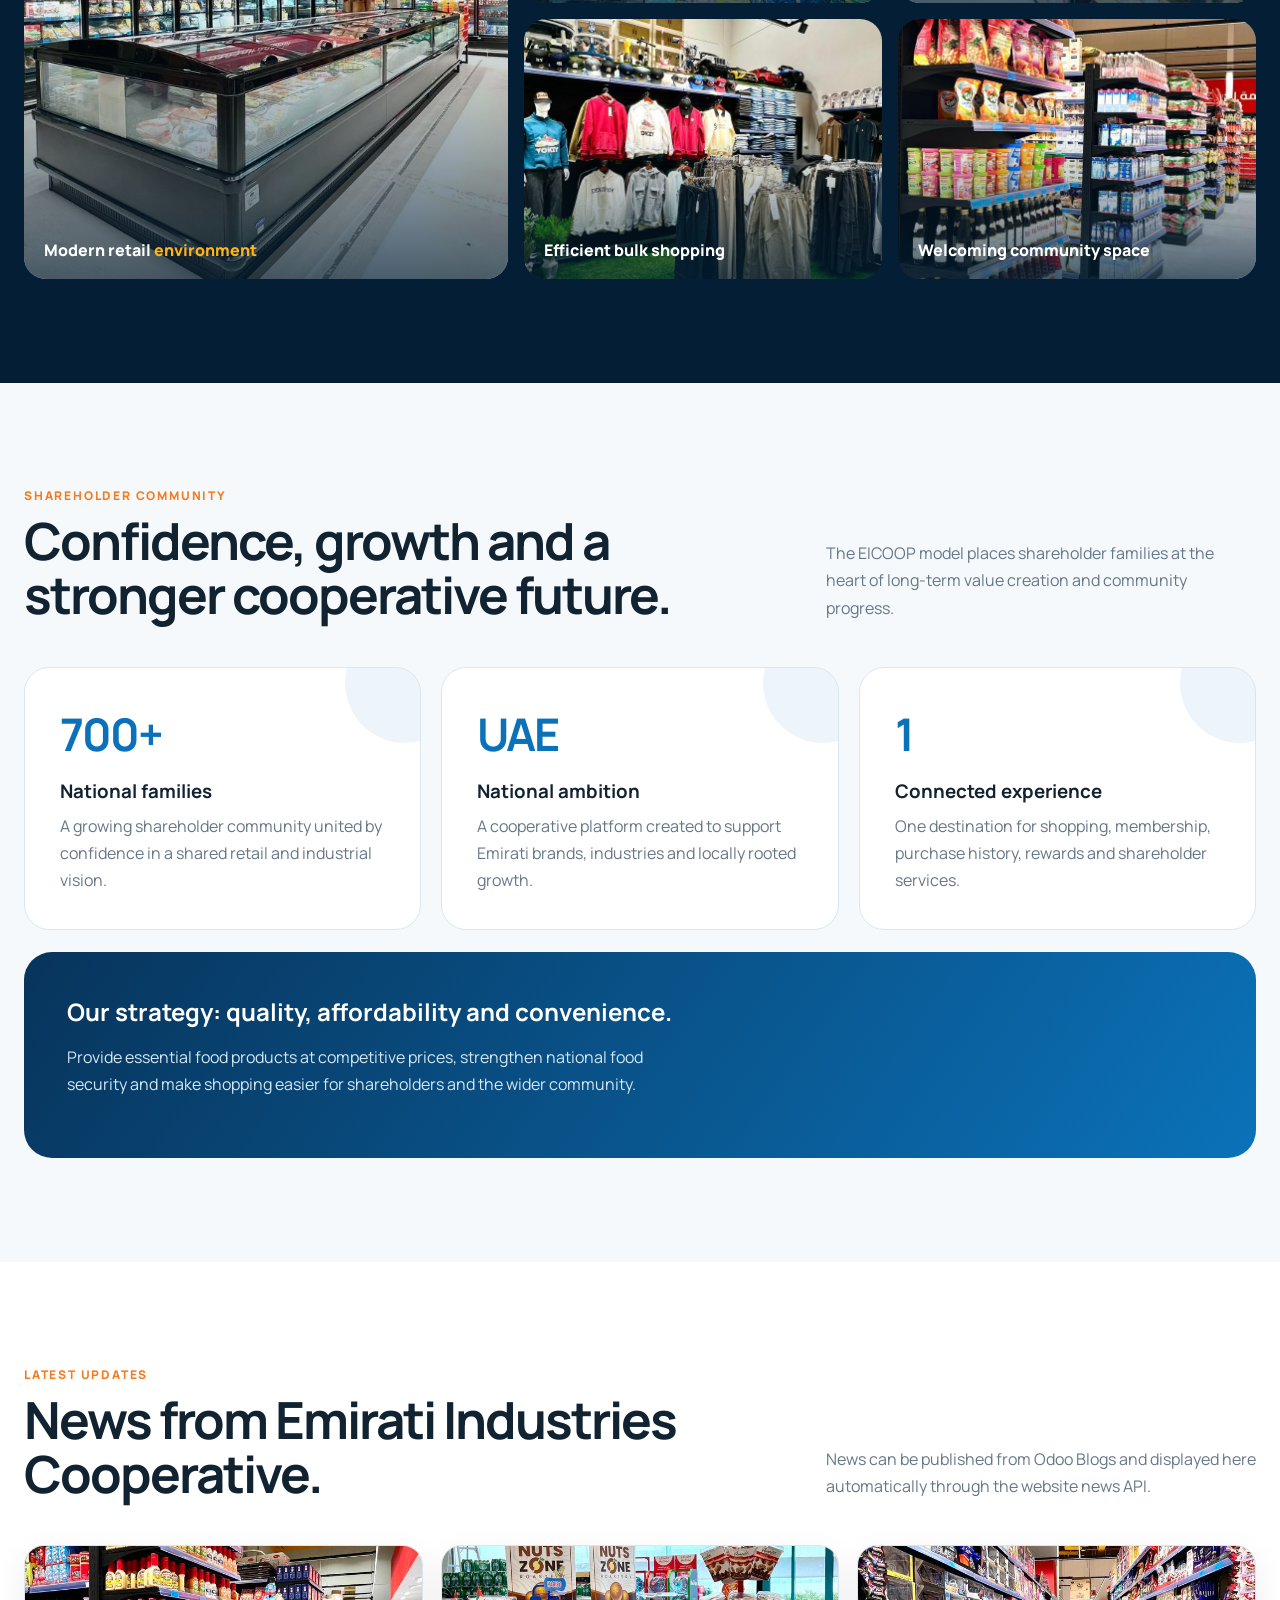
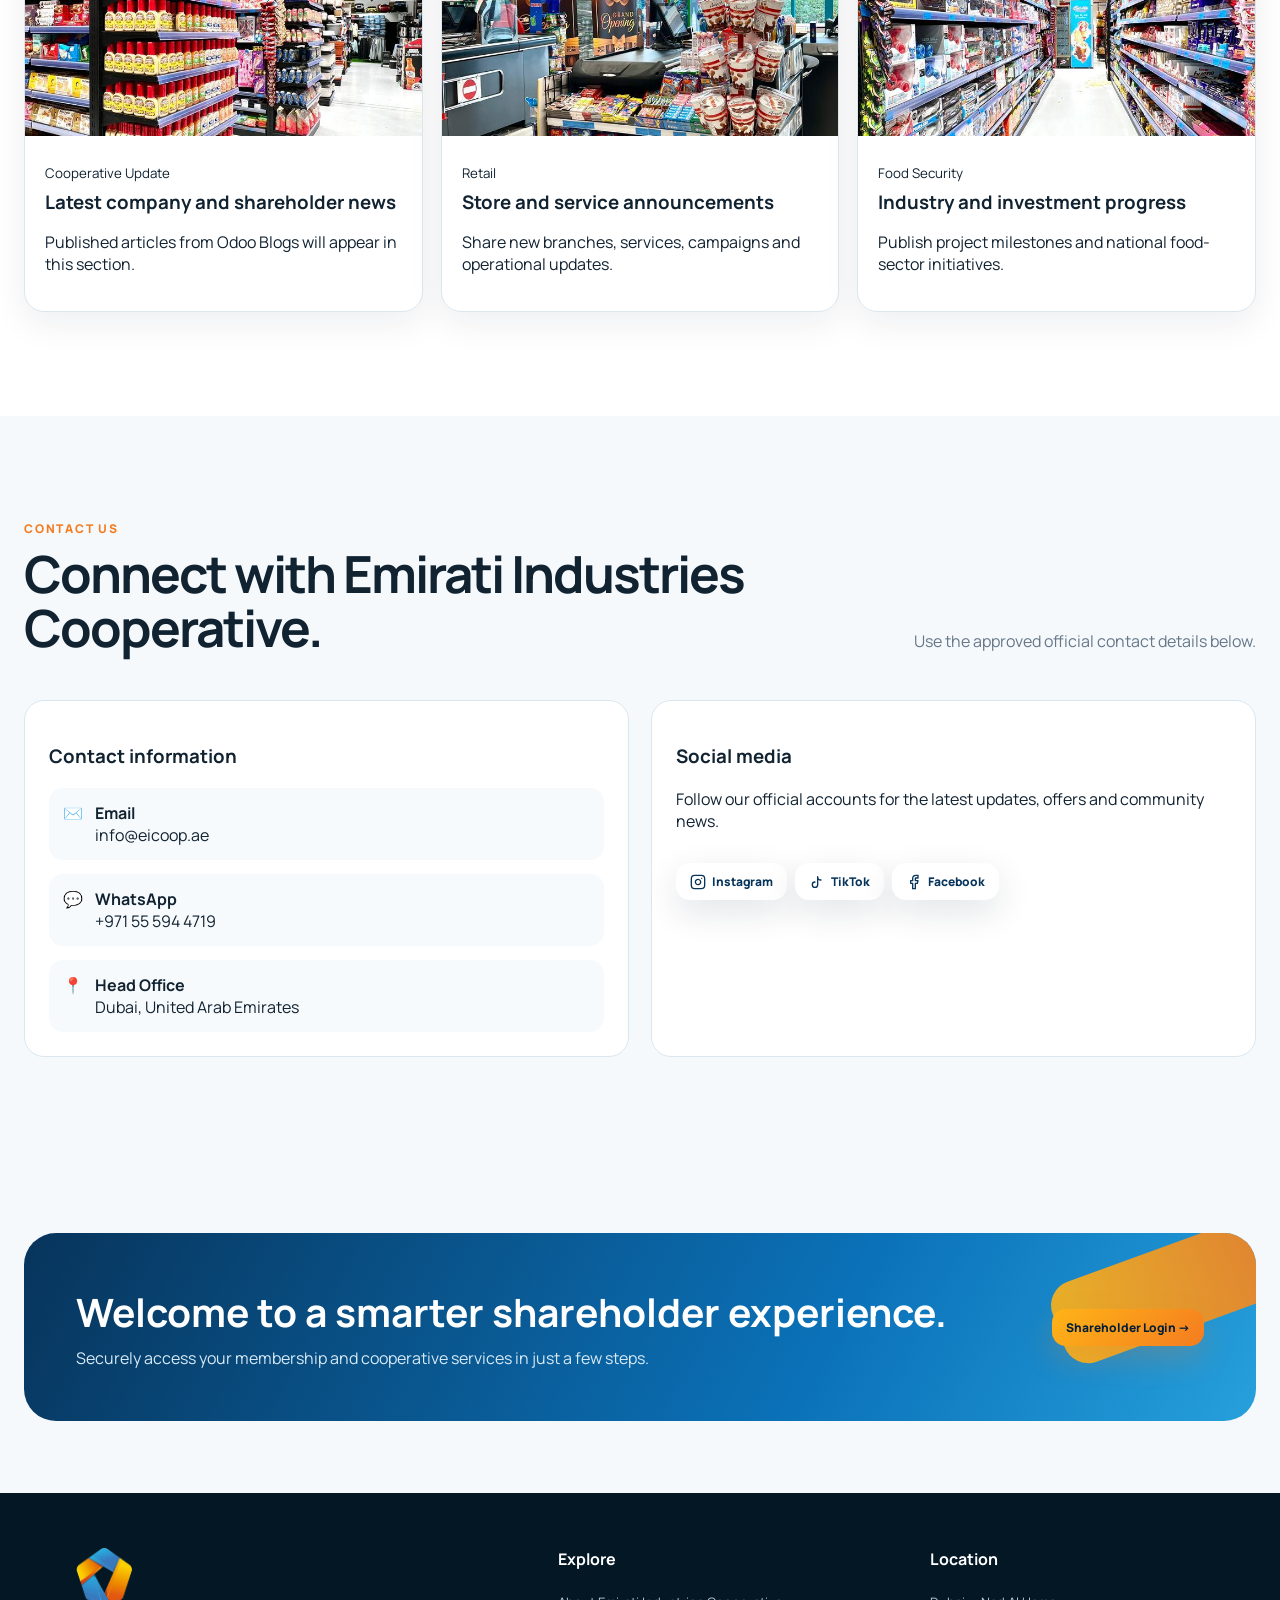
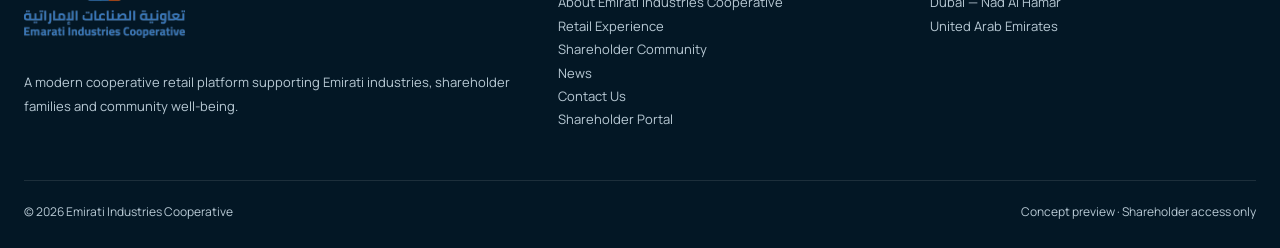
==== commit 1ceef2e4: "Implement Operations panel and Chairman approval workflows, update proxy logging" ====
--- a/index.html
+++ b/index.html
@@ -10,10 +10,10 @@
 <link href="https://fonts.googleapis.com/css2?family=Cairo:wght@400;600;700;800&family=Manrope:wght@400;500;600;700;800&display=swap" rel="stylesheet">
 <style>
 :root{--blue:#0b72b9;--deep:#07345b;--navy:#041f35;--sky:#eaf7ff;--gold:#ffb417;--orange:#f47c20;--cream:#fff9ed;--ink:#112231;--muted:#667788;--line:#dbe7ef;--white:#fff;--green:#138a65;--shadow:0 24px 70px rgba(4,31,53,.13)}
-*{box-sizing:border-box}html{scroll-behavior:smooth}body{margin:0;color:var(--ink);font-family:Manrope,Cairo,Arial,sans-serif;background:#fff}body.modal-open{overflow:hidden}a{text-decoration:none;color:inherit}button,input{font:inherit}.hidden{display:none!important}.wrap{width:min(1240px,calc(100% - 48px));margin:auto}
+*{box-sizing:border-box}html{scroll-behavior:smooth;overflow-x:hidden}body{margin:0;color:var(--ink);font-family:Manrope,Cairo,Arial,sans-serif;background:#fff;overflow-x:hidden}body.modal-open{overflow:hidden}a{text-decoration:none;color:inherit}button,input{font:inherit}.hidden{display:none!important}.wrap{width:min(1240px,calc(100% - 48px));margin:auto}
 .topline{background:var(--navy);color:#dcebf5;font-size:12px}.topline .wrap{height:38px;display:flex;align-items:center;justify-content:space-between}.topline span{display:flex;gap:20px}.arabic{font-family:Cairo;font-weight:700}
-.nav{position:sticky;top:0;z-index:40;background:rgba(255,255,255,.9);backdrop-filter:blur(16px);border-bottom:1px solid rgba(7,52,91,.08)}.navin{height:105px;display:flex;align-items:center;justify-content:space-between;gap:28px}.logo{height:80px;width:auto;object-fit:contain}.links{display:flex;align-items:center;gap:25px;font-size:13px;font-weight:800}.links a{position:relative;white-space:nowrap}.links a:after{content:"";position:absolute;left:0;right:100%;bottom:-9px;height:2px;background:linear-gradient(90deg,var(--blue),var(--gold));transition:.25s}.links a:hover:after{right:0}.btn{border:0;border-radius:14px;padding:14px 20px;font-weight:800;cursor:pointer;display:inline-flex;align-items:center;justify-content:center;gap:9px;transition:.22s;white-space:nowrap}.btn:hover{transform:translateY(-2px)}.btn-primary{color:#fff;background:linear-gradient(135deg,var(--blue),var(--deep));box-shadow:0 13px 30px rgba(11,114,185,.25)}.btn-gold{color:var(--navy);background:linear-gradient(135deg,var(--gold),var(--orange));box-shadow:0 13px 30px rgba(244,124,32,.24)}.btn-white{background:#fff;color:var(--deep);box-shadow:0 12px 35px rgba(4,31,53,.12)}
-@media (max-width: 1200px) { .navin{gap:15px} .logo{height:60px;width:auto} .links{gap:14px;font-size:12px} }
+.nav{position:sticky;top:0;z-index:40;background:rgba(255,255,255,.9);backdrop-filter:blur(16px);border-bottom:1px solid rgba(7,52,91,.08)}.navin{height:105px;display:flex;align-items:center;justify-content:space-between;gap:15px}.logo{height:80px;width:auto;object-fit:contain}.links{display:flex;align-items:center;gap:15px;font-size:13px;font-weight:800}.links a{position:relative;white-space:nowrap}.links a:after{content:"";position:absolute;left:0;right:100%;bottom:-9px;height:2px;background:linear-gradient(90deg,var(--blue),var(--gold));transition:.25s}.links a:hover:after{right:0}.btn{border:0;border-radius:14px;padding:12px 16px;font-weight:800;cursor:pointer;display:inline-flex;align-items:center;justify-content:center;gap:9px;transition:.22s;white-space:nowrap}.btn:hover{transform:translateY(-2px)}.btn-primary{color:#fff;background:linear-gradient(135deg,var(--blue),var(--deep));box-shadow:0 13px 30px rgba(11,114,185,.25)}.btn-gold{color:var(--navy);background:linear-gradient(135deg,var(--gold),var(--orange));box-shadow:0 13px 30px rgba(244,124,32,.24)}.btn-white{background:#fff;color:var(--deep);box-shadow:0 12px 35px rgba(4,31,53,.12)}
+@media (max-width: 1400px) { .navin{gap:10px} .logo{height:60px;width:auto} .links{gap:10px;font-size:12px} .btn{padding:10px 14px;font-size:12px;} }
 .hero{min-height:750px;position:relative;overflow:hidden;background:linear-gradient(120deg,#f4fbff 0%,#fff 48%,#fff7e7 100%)}.hero:before{content:"";position:absolute;inset:0;background:radial-gradient(circle at 17% 15%,rgba(11,114,185,.11),transparent 28%),radial-gradient(circle at 87% 20%,rgba(255,180,23,.18),transparent 30%)}.hero-grid{min-height:750px;padding-bottom:60px;display:grid;grid-template-columns:1.02fr .98fr;align-items:center;gap:42px;position:relative;z-index:2}.kicker{display:inline-flex;align-items:center;gap:9px;padding:9px 13px;border-radius:999px;background:#e4f5ff;color:var(--deep);font-size:12px;font-weight:800;letter-spacing:.4px}.dot{width:8px;height:8px;border-radius:50%;background:var(--green);box-shadow:0 0 0 5px rgba(19,138,101,.12)}.hero h1{font-size:clamp(46px,5vw,76px);line-height:.99;letter-spacing:-4px;margin:22px 0}.hero h1 em{font-style:normal;color:var(--blue)}.hero h1 b{font-weight:800;color:var(--orange)}.hero p{font-size:18px;line-height:1.75;color:var(--muted);max-width:680px}.hero-actions{display:flex;gap:13px;margin-top:31px;flex-wrap:wrap}.trust{display:flex;align-items:center;gap:13px;margin-top:28px;color:#506474;font-size:13px}.trust strong{color:var(--deep)}
 .visual{position:relative;min-height:570px}.main-photo{position:absolute;right:0;top:32px;width:83%;height:470px;object-fit:cover;border-radius:34px;box-shadow:var(--shadow)}.shape-a,.shape-b{position:absolute;transform:rotate(-13deg);border-radius:30px}.shape-a{width:250px;height:92px;right:-55px;top:4px;background:linear-gradient(90deg,var(--gold),var(--orange));z-index:2}.shape-b{width:260px;height:92px;left:5px;bottom:45px;background:linear-gradient(90deg,var(--deep),var(--blue));z-index:2}.glass-card{position:absolute;left:0;top:110px;width:220px;padding:22px;background:rgba(255,255,255,.9);backdrop-filter:blur(18px);border:1px solid rgba(255,255,255,.8);border-radius:22px;box-shadow:0 20px 55px rgba(4,31,53,.18);z-index:3}.glass-card strong{display:block;font-size:31px;color:var(--deep)}.glass-card span{font-size:12px;color:var(--muted)}.mini-card{position:absolute;right:22px;bottom:20px;background:var(--navy);color:white;padding:19px 22px;border-radius:19px;z-index:3}.mini-card b{color:var(--gold)}
 .band{margin-top:-24px;position:relative;z-index:4}.bandin{background:#fff;border:1px solid var(--line);box-shadow:0 18px 50px rgba(4,31,53,.09);border-radius:24px;display:grid;grid-template-columns:repeat(4,1fr);overflow:hidden}.banditem{padding:24px 25px;border-right:1px solid var(--line);display:flex;gap:14px;align-items:center}.banditem:last-child{border:0}.bandicon{width:45px;height:45px;border-radius:13px;background:linear-gradient(135deg,#e7f6ff,#fff2cf);display:grid;place-items:center;font-size:22px}.banditem b{display:block}.banditem small{color:var(--muted)}
@@ -37,7 +37,7 @@
 <body>
 <div id="site">
 <div class="topline"><div class="wrap"><span>Official Emirati Industrial Cooperative · UAE</span><span><span>Dubai — Nad Al Hamar</span><span class="arabic">العربية</span></span></div></div>
-<header class="nav"><div class="wrap navin"><img class="logo" src="assets/eic-logo.png" alt="Emirati Industries Cooperative"><nav class="links"><a href="#about">About Us</a><a href="#purpose">Our Purpose</a><a href="#experience">Retail Experience</a><a href="#impact">Shareholder Community</a><a href="#news">News</a><a href="#contact">Contact Us</a><a href="#portal-preview">Portal</a></nav><div style="display:flex;gap:6px;"><a class="btn btn-gold" href="https://coop-discounts.com">Shop Online</a><button class="btn btn-primary" onclick="openLogin()"><span class="hide-mobile">Shareholder&nbsp;</span>Login <span>↗</span></button></div></div></header>
+<header class="nav"><div class="wrap navin"><img class="logo" src="assets/eic-logo.png" alt="Emirati Industries Cooperative"><nav class="links"><a href="#about">About Us</a><a href="#purpose">Our Purpose</a><a href="#experience">Retail Experience</a><a href="#impact">Shareholder Community</a><a href="#news">News</a><a href="#contact">Contact Us</a><a href="#portal-preview">Portal</a></nav><div style="display:flex;gap:6px;"><button class="btn btn-white" onclick="openManagementLogin()">Staff</button><a class="btn btn-gold" href="https://coop-discounts.com">Shop Online</a><button class="btn btn-primary" onclick="openLogin()"><span class="hide-mobile">Shareholder&nbsp;</span>Login <span>↗</span></button></div></div></header>
 <main>
 <section class="hero"><div class="wrap hero-grid"><div><div class="kicker"><span class="dot"></span> Built for Emirati shareholder families</div><h1>A modern cooperative experience, <em>rooted in community</em> and built for <b>tomorrow.</b></h1><p>Emirati Industries Cooperative brings affordable bulk shopping, support for local industries and convenient shareholder services together in one trusted destination.</p><div class="packs" style="margin-top:20px;margin-bottom:20px;"><span class="pack" style="background:#fff;border-color:var(--line);color:var(--navy)">📍 Dubai — Nad Al Hamar</span><span class="pack" style="background:#fff;border-color:var(--line);color:var(--navy)">📍 More locations soon</span></div><div class="hero-actions"><a class="btn btn-gold" href="https://coop-discounts.com">Shop Online</a><button class="btn btn-primary" onclick="openLogin()">Access Shareholder Portal →</button></div><div class="trust"><span>✓</span><span><strong>Secure shareholder access</strong><br>Membership, purchases, rewards and account services</span></div></div><div class="visual"><img class="main-photo" src="assets/Media.jpeg" alt="EICOOP branch"><div class="mini-card"><b>Bulk. Affordable.</b><br>Convenient.</div></div></div></section>
 <div class="band"><div class="wrap bandin"><div class="banditem"><div class="bandicon">🇦🇪</div><div><b>Emirati-led</b><small>Supporting national industry</small></div></div><div class="banditem"><div class="bandicon">🏭</div><div><b>Industrial cooperative</b><small>Officially established in the UAE</small></div></div><div class="banditem"><div class="bandicon">📦</div><div><b>Smart bulk value</b><small>More value for families</small></div></div><div class="banditem"><div class="bandicon">🤝</div><div><b>Shareholder first</b><small>Built around our community</small></div></div></div></div>
@@ -57,6 +57,7 @@
 <footer class="footer"><div class="wrap"><div class="footgrid"><div><img src="assets/eicoop-logo.png" style="height:90px;width:auto;margin-bottom:15px;"><p>A modern cooperative retail platform supporting Emirati industries, shareholder families and community well-being.</p></div><div><h4>Explore</h4><p><a href="#about">About Emirati Industries Cooperative</a><br><a href="#experience">Retail Experience</a><br><a href="#impact">Shareholder Community</a><br><a href="#news">News</a><br><a href="#contact">Contact Us</a><br><a href="#portal-preview">Shareholder Portal</a></p></div><div><h4>Location</h4><p>Dubai — Nad Al Hamar<br>United Arab Emirates</p></div></div><div class="copyright"><span>© 2026 Emirati Industries Cooperative</span><span>Concept preview · Shareholder access only</span></div></div></footer>
 </div>
 <div id="loginOverlay" class="overlay hidden"><div class="login"><div class="login-visual"><img class="bg" src="assets/retail7.jpeg?v=2"><div class="login-message"><img src="assets/eic-logo.png" style="height:120px;width:auto;margin-bottom:20px;"><h2>Welcome, shareholder.</h2><p>Access your membership, purchases, rewards and cooperative services through one secure portal.</p></div></div><div class="login-form"><button class="close" onclick="closeLogin()">✕</button><div id="step1"><div class="label">Secure member access</div><h2>Shareholder Login</h2><p>Enter your shareholder or membership number to continue. Non-shareholder login has been removed.</p><div class="field"><label style="display:flex;justify-content:space-between;align-items:center;">SHAREHOLDER OR MEMBERSHIP NUMBER <span style="font-weight:500;color:var(--blue);font-size:11px;text-transform:none;cursor:help;" title="You can find this on your physical share certificate, welcome email, or SMS from EICOOP.">Where is this?</span></label><input id="memberInput" value="" placeholder="e.g. EIC-123-2024"></div><div id="lookupError" style="color:var(--red);font-size:12px;font-weight:600;margin-bottom:10px;display:none;"></div><button class="btn btn-primary full" onclick="showOtp()">Lookup Shareholder →</button><div class="secure">🔒 Secure connection to the EICOOP shareholder registry</div></div><div id="stepVerify" class="hidden"><div class="label">Account lookup</div><h2>Verify Account</h2><p>Is this your shareholder account?</p><div class="portalcard" style="margin-bottom:20px;background:#f9fafb;border:1px solid var(--line);padding:20px;text-align:center;"><div style="font-weight:800;font-size:18px;color:var(--navy)" id="lookupName"></div><div style="font-size:13px;color:var(--muted);margin-top:6px;" id="lookupPhone"></div></div><button class="btn btn-primary full" id="btnSendOtp" onclick="confirmAndSendOtp()">Yes, Send OTP →</button><button class="btn btn-white full" style="margin-top:10px;border:1px solid var(--line)" onclick="backToLookup()">Cancel</button></div><div id="step2" class="step2 hidden"><div class="label">Identity verification</div><h2>Enter your OTP</h2><p>We sent a six-digit verification code to the registered mobile number <b id="otpPhone"></b>.</p><div class="field"><label>ONE-TIME PASSWORD</label><div class="otp-row"><input value="" maxlength="1"><input value="" maxlength="1"><input value="" maxlength="1"><input value="" maxlength="1"><input value="" maxlength="1"><input value="" maxlength="1"></div></div><button class="btn btn-primary full" onclick="enterPortal()">Verify & Continue →</button><button id="btnResendOtp" class="btn btn-white full" style="margin-top:10px;border:1px solid var(--line)" onclick="resendOtp()">Resend OTP</button><button class="btn btn-white full" style="margin-top:10px;border:1px solid var(--line)" onclick="backToLookup()">Back</button></div></div></div></div>
+<div id="managementLoginOverlay" class="overlay hidden"><div class="login"><div class="login-visual" style="background:#10283a;"><img class="bg" src="assets/retail7.jpeg?v=2" style="opacity:0.2;"><div class="login-message"><img src="assets/eic-logo.png" style="height:120px;width:auto;margin-bottom:20px;"><h2>Operations Portal.</h2><p>Staff and Chairman authorized access only.</p></div></div><div class="login-form"><button class="close" onclick="closeManagementLogin()">✕</button><div><div class="label">Internal Access</div><h2>Management Login</h2><p>Use your Odoo email and password.</p><div class="field"><label>EMAIL</label><input id="mgrEmail" type="email" placeholder="staff@eicoop.ae"></div><div class="field"><label>PASSWORD</label><input id="mgrPassword" type="password" placeholder="••••••••"></div><div id="mgrError" style="color:var(--red);font-size:12px;font-weight:600;margin-bottom:10px;display:none;"></div><button class="btn btn-primary full" id="btnMgrLogin" onclick="loginManagement()">Login to Operations →</button></div></div></div></div>
 <div id="portal" class="hidden"><div class="portalbar"><div style="display:flex;align-items:center;gap:15px"><button class="menu-toggle" onclick="document.querySelector('.side').classList.toggle('open')">☰</button><img src="assets/eicoop-logo.png" style="height:50px;width:auto;"></div><div style="display:flex;align-items:center;gap:15px;"><span class="portal-badge" style="color:var(--muted);margin-right:0px">Shareholder Portal</span><div style="position:relative;cursor:pointer;" onclick="switchTab(16)"><span style="font-size:22px;">🔔</span><span id="top-notification-dot" style="display:none;position:absolute;top:0;right:-2px;width:10px;height:10px;background:red;border-radius:50%;border:2px solid white;"></span></div><button class="signout" onclick="logout()">Sign Out</button></div></div><div class="portallayout"><aside class="side"><div class="sideprofile"><h3 class="user-name">Shareholder</h3><small class="user-email"></small></div><div class="menu"><button class="active" onclick="switchTab(0, this)">▦ Dashboard</button><button onclick="switchTab(1, this)">👤 My Profile</button><details open style="margin-bottom: 5px;"><summary style="cursor:pointer; padding: 13px 14px; border-radius: 11px; color: #cbdce7; font-weight: 700; display:flex; justify-content:space-between; align-items:center;">💳 Membership <span style="font-size:10px;">▼</span></summary><div style="display:flex; flex-direction:column; margin-left: 20px; border-left: 2px solid rgba(255,255,255,0.1); padding-left: 5px; margin-top: 5px;"><button onclick="switchTab(2, this)">Overview</button><button onclick="switchTab(13, this)">📈 Buy Shares</button><button onclick="switchTab(12, this)">📉 Sell Shares</button><button onclick="switchTab(18, this)">🔄 Transfers Hub</button></div></details><div style="font-size:11px;font-weight:800;color:var(--orange);margin:15px 14px 5px;text-transform:uppercase;letter-spacing:0.5px;">Shareholder Details</div><button onclick="switchTab(9, this)">📜 Certificates</button><button onclick="switchTab(10, this)">🎁 Rewards</button><button onclick="switchTab(11, this)">🛍️ Purchases</button><div style="font-size:11px;font-weight:800;color:var(--orange);margin:15px 14px 5px;text-transform:uppercase;letter-spacing:0.5px;">Account</div><button onclick="switchTab(3, this)">🛒 My Orders</button><button onclick="switchTab(4, this)">🧾 My Invoices</button><button onclick="switchTab(5, this)">♡ My Wishlist</button><button onclick="switchTab(6, this)">★ Loyalty & Rewards</button><button onclick="switchTab(7, this)">📍 My Address</button><button onclick="switchTab(16, this)">🔔 Notifications</button><button onclick="switchTab(17, this)">⚙️ Preferences</button></div></aside><main class="portalmain">
   
   <div id="tab-0" class="portal-tab">
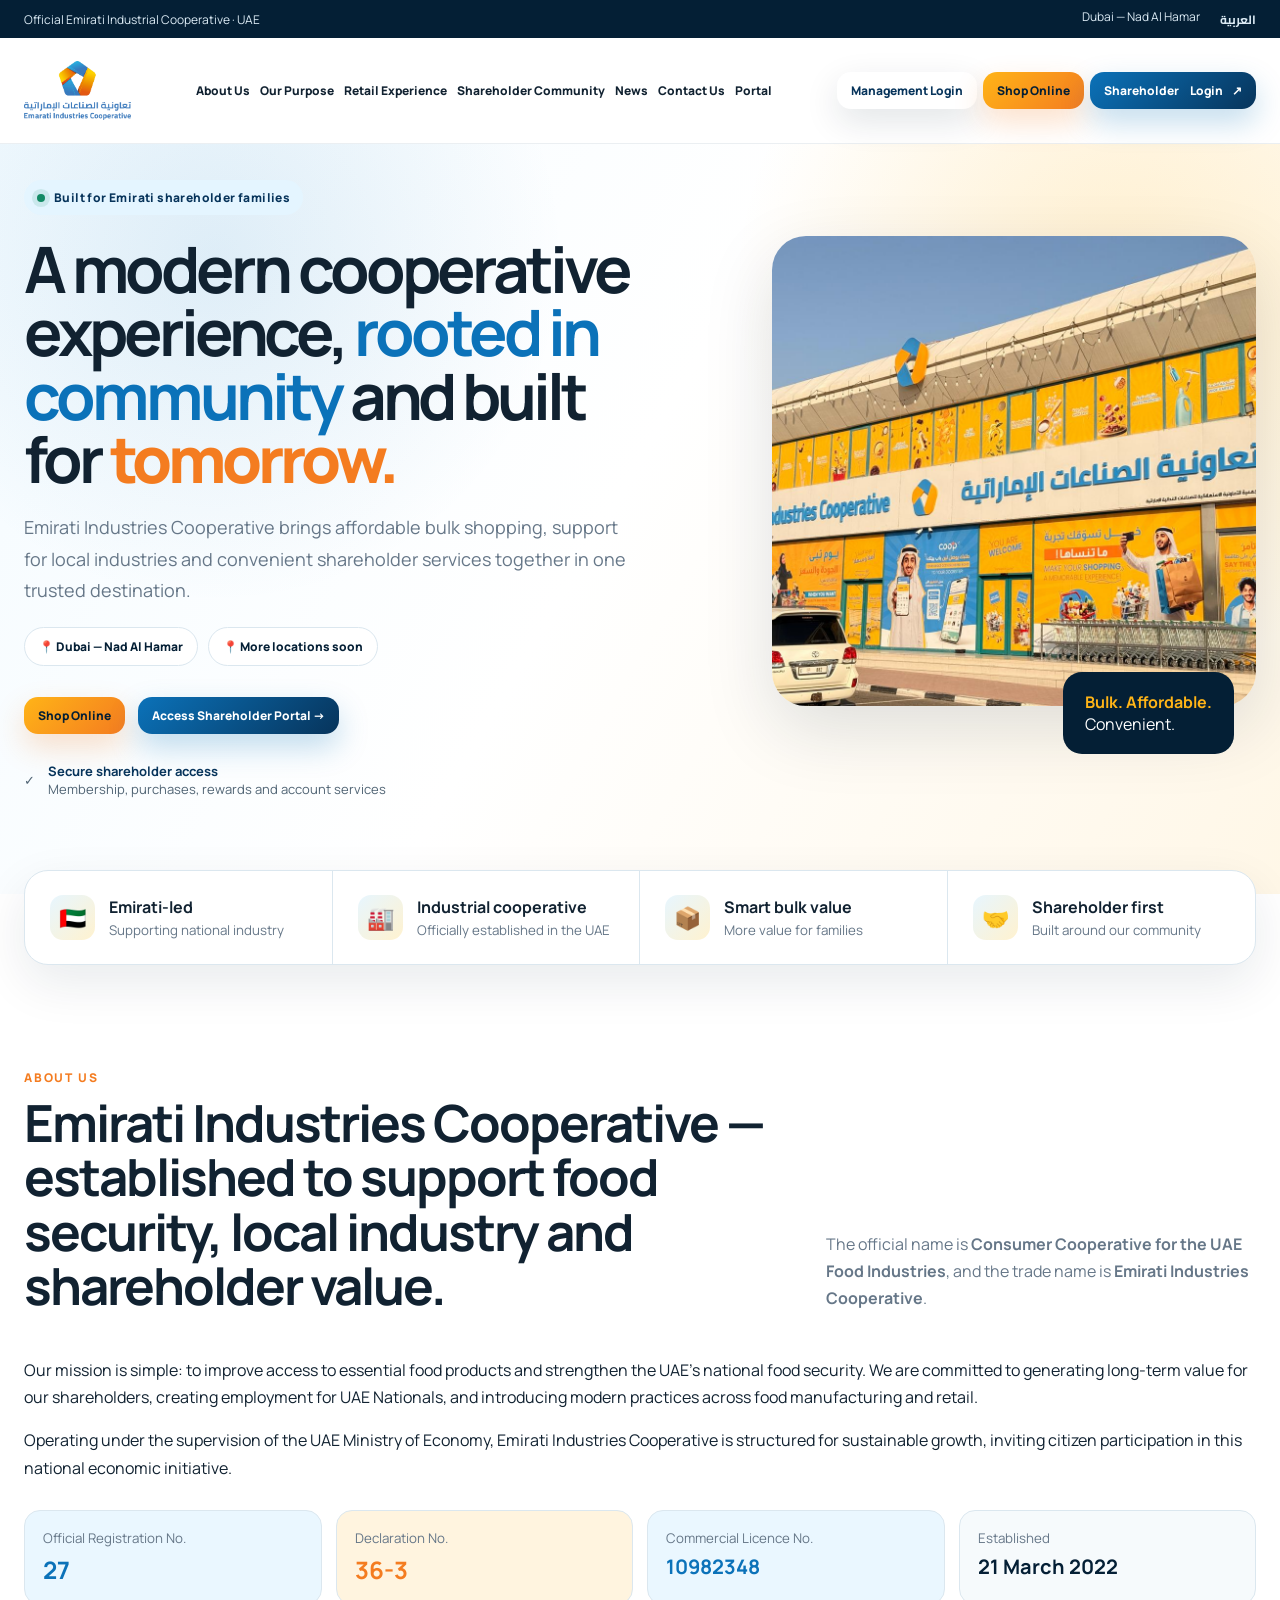
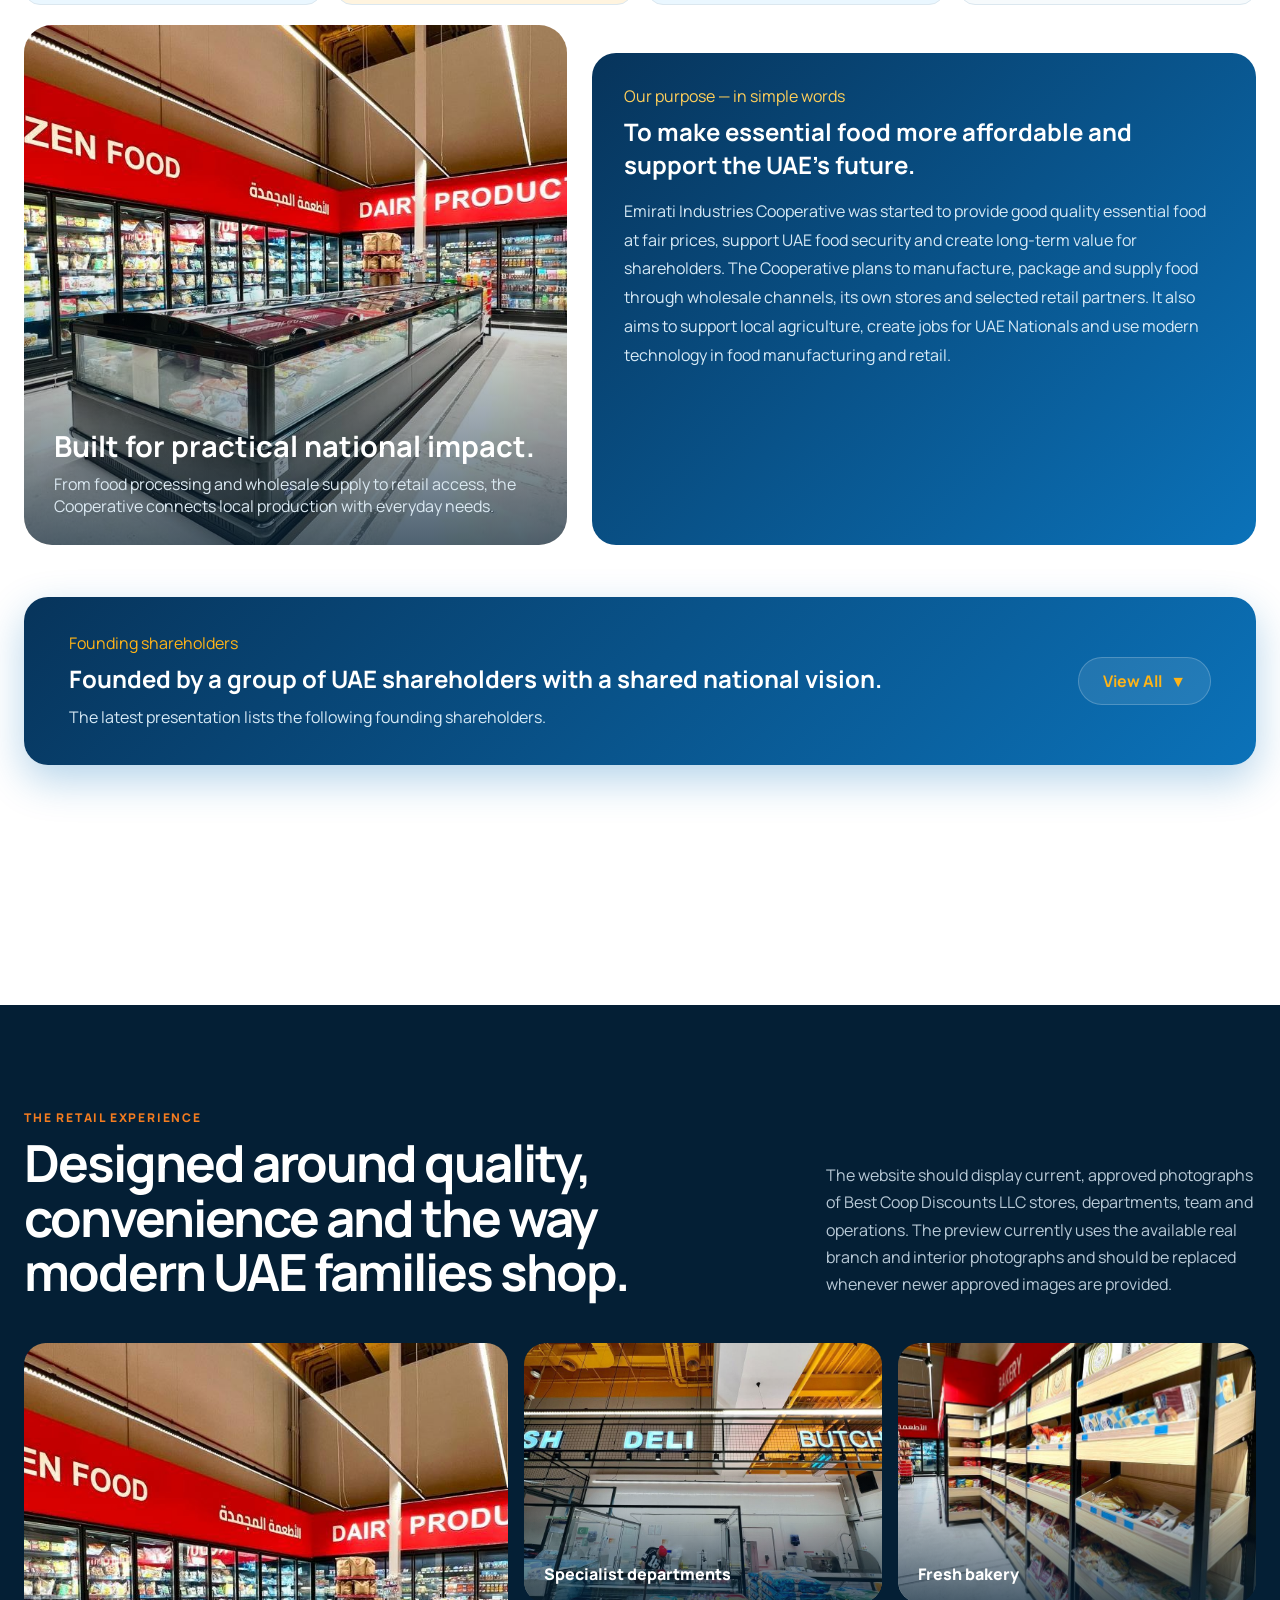
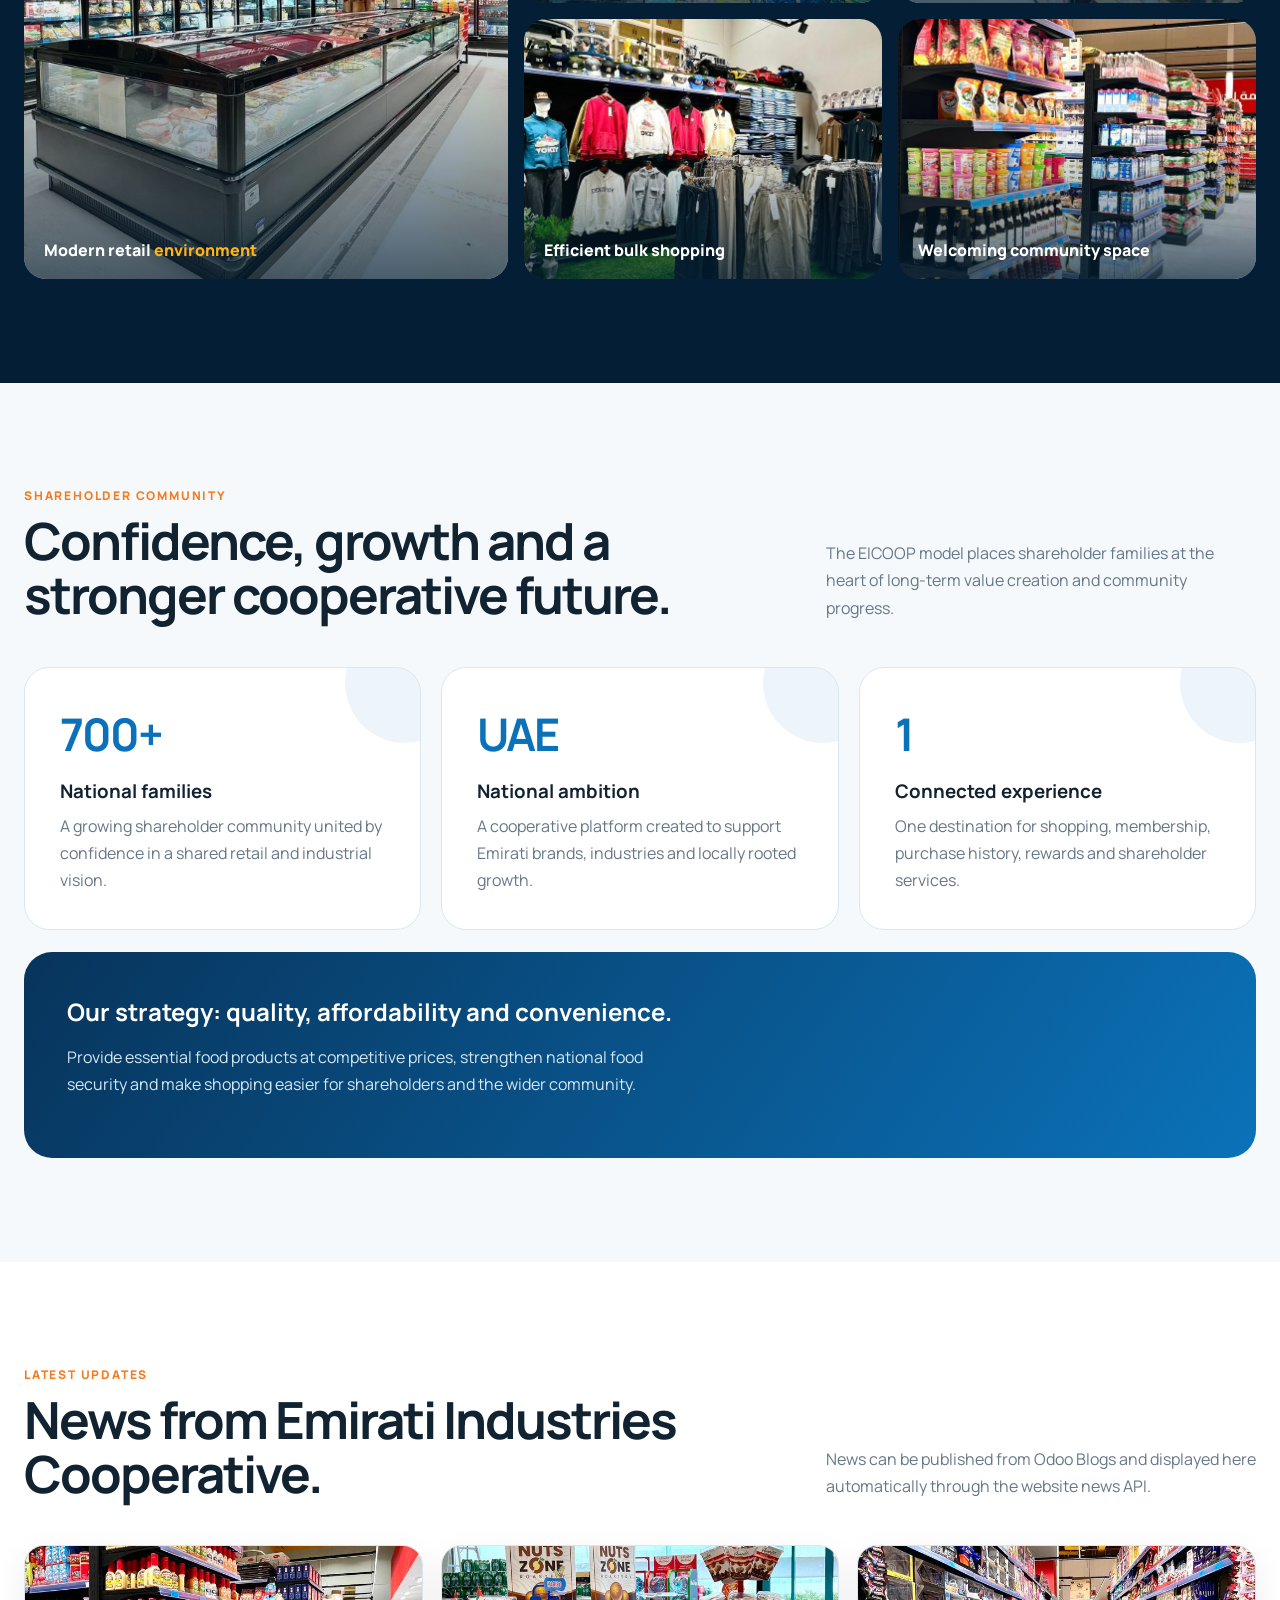
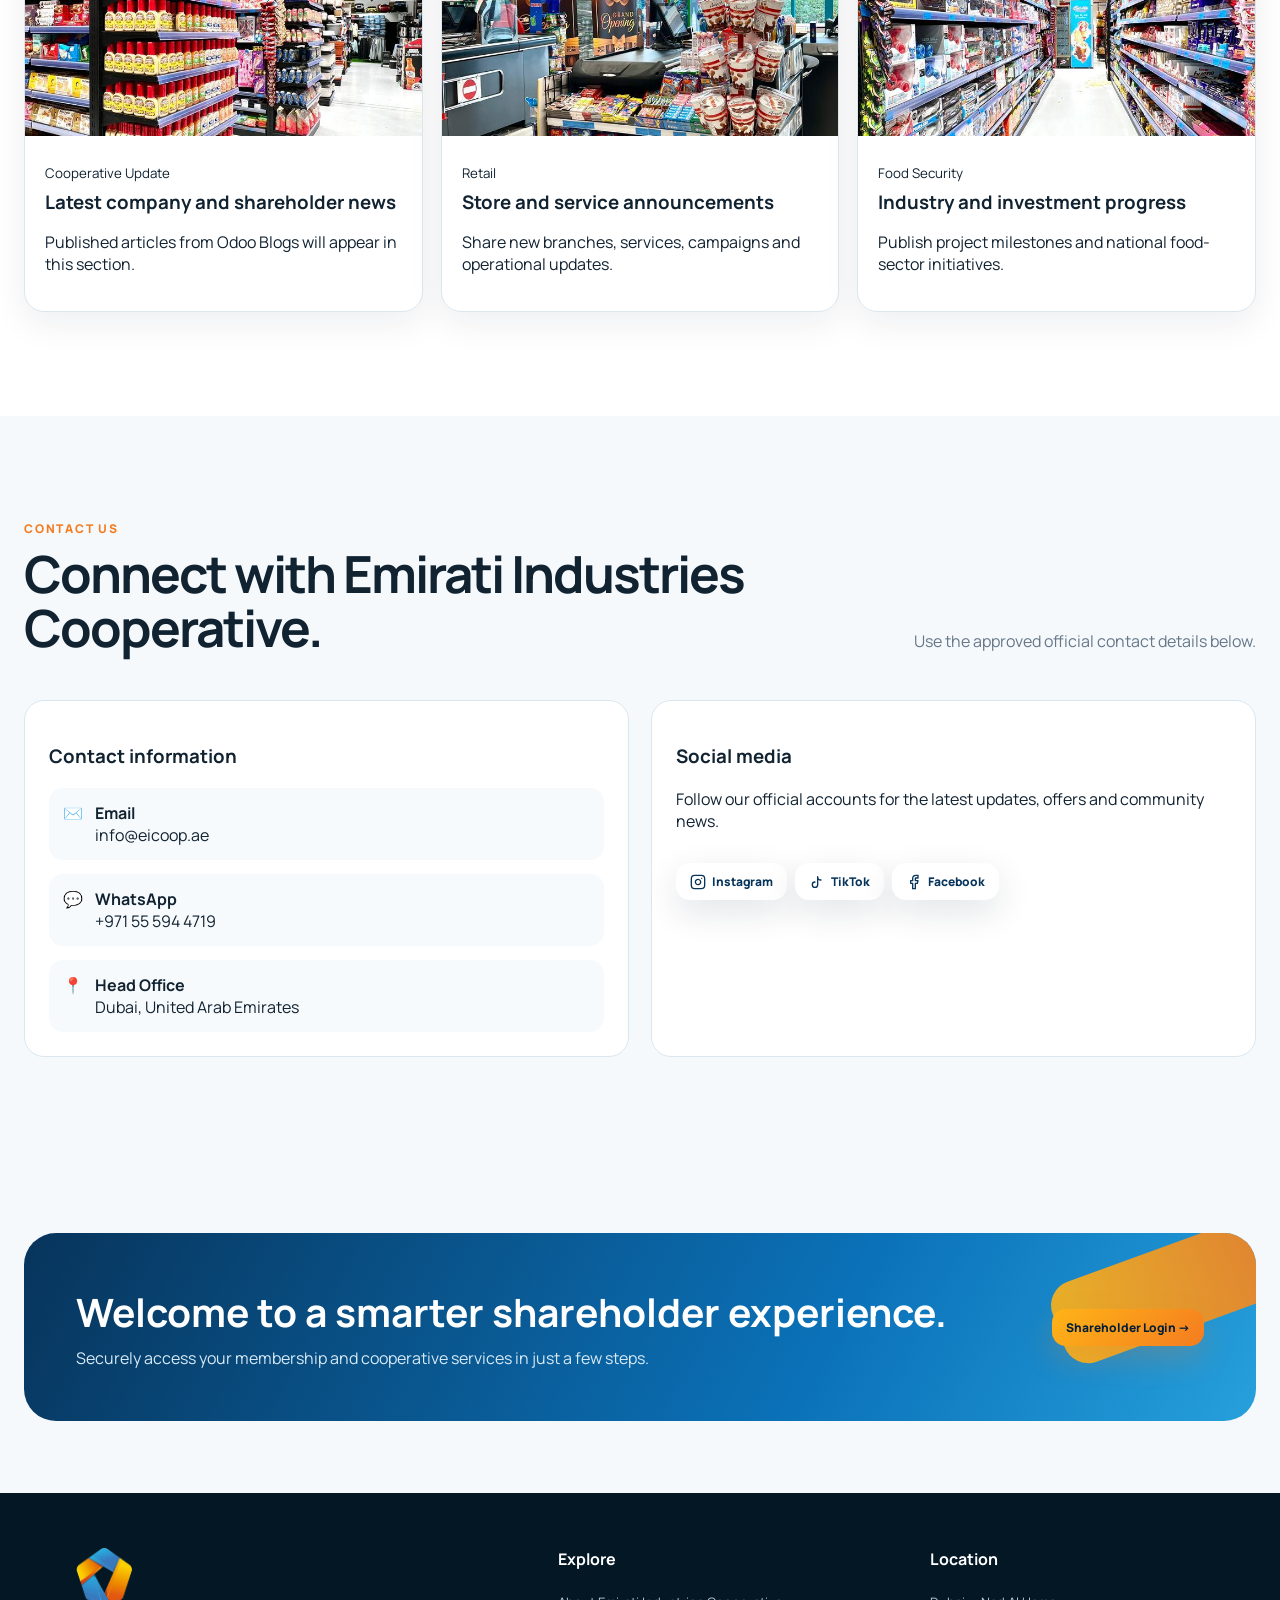
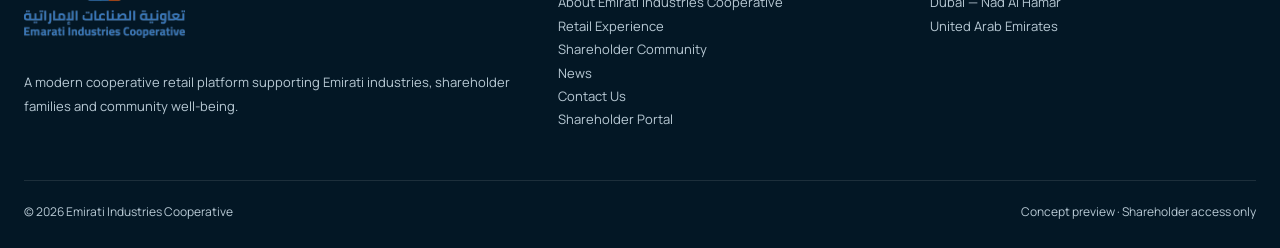
==== commit cb89d482: "Integrated proper custom modal UI for all prompts and confirmations" ====
--- a/index.html
+++ b/index.html
@@ -37,7 +37,7 @@
 <body>
 <div id="site">
 <div class="topline"><div class="wrap"><span>Official Emirati Industrial Cooperative · UAE</span><span><span>Dubai — Nad Al Hamar</span><span class="arabic">العربية</span></span></div></div>
-<header class="nav"><div class="wrap navin"><img class="logo" src="assets/eic-logo.png" alt="Emirati Industries Cooperative"><nav class="links"><a href="#about">About Us</a><a href="#purpose">Our Purpose</a><a href="#experience">Retail Experience</a><a href="#impact">Shareholder Community</a><a href="#news">News</a><a href="#contact">Contact Us</a><a href="#portal-preview">Portal</a></nav><div style="display:flex;gap:6px;"><button class="btn btn-white" onclick="openManagementLogin()">Staff</button><a class="btn btn-gold" href="https://coop-discounts.com">Shop Online</a><button class="btn btn-primary" onclick="openLogin()"><span class="hide-mobile">Shareholder&nbsp;</span>Login <span>↗</span></button></div></div></header>
+<header class="nav"><div class="wrap navin"><img class="logo" src="assets/eic-logo.png" alt="Emirati Industries Cooperative"><nav class="links"><a href="#about">About Us</a><a href="#purpose">Our Purpose</a><a href="#experience">Retail Experience</a><a href="#impact">Shareholder Community</a><a href="#news">News</a><a href="#contact">Contact Us</a><a href="#portal-preview">Portal</a></nav><div style="display:flex;gap:6px;"><button class="btn btn-white" onclick="openManagementLogin()">Management Login</button><a class="btn btn-gold" href="https://coop-discounts.com">Shop Online</a><button class="btn btn-primary" onclick="openLogin()"><span class="hide-mobile">Shareholder&nbsp;</span>Login <span>↗</span></button></div></div></header>
 <main>
 <section class="hero"><div class="wrap hero-grid"><div><div class="kicker"><span class="dot"></span> Built for Emirati shareholder families</div><h1>A modern cooperative experience, <em>rooted in community</em> and built for <b>tomorrow.</b></h1><p>Emirati Industries Cooperative brings affordable bulk shopping, support for local industries and convenient shareholder services together in one trusted destination.</p><div class="packs" style="margin-top:20px;margin-bottom:20px;"><span class="pack" style="background:#fff;border-color:var(--line);color:var(--navy)">📍 Dubai — Nad Al Hamar</span><span class="pack" style="background:#fff;border-color:var(--line);color:var(--navy)">📍 More locations soon</span></div><div class="hero-actions"><a class="btn btn-gold" href="https://coop-discounts.com">Shop Online</a><button class="btn btn-primary" onclick="openLogin()">Access Shareholder Portal →</button></div><div class="trust"><span>✓</span><span><strong>Secure shareholder access</strong><br>Membership, purchases, rewards and account services</span></div></div><div class="visual"><img class="main-photo" src="assets/Media.jpeg" alt="EICOOP branch"><div class="mini-card"><b>Bulk. Affordable.</b><br>Convenient.</div></div></div></section>
 <div class="band"><div class="wrap bandin"><div class="banditem"><div class="bandicon">🇦🇪</div><div><b>Emirati-led</b><small>Supporting national industry</small></div></div><div class="banditem"><div class="bandicon">🏭</div><div><b>Industrial cooperative</b><small>Officially established in the UAE</small></div></div><div class="banditem"><div class="bandicon">📦</div><div><b>Smart bulk value</b><small>More value for families</small></div></div><div class="banditem"><div class="bandicon">🤝</div><div><b>Shareholder first</b><small>Built around our community</small></div></div></div></div>
@@ -58,7 +58,7 @@
 </div>
 <div id="loginOverlay" class="overlay hidden"><div class="login"><div class="login-visual"><img class="bg" src="assets/retail7.jpeg?v=2"><div class="login-message"><img src="assets/eic-logo.png" style="height:120px;width:auto;margin-bottom:20px;"><h2>Welcome, shareholder.</h2><p>Access your membership, purchases, rewards and cooperative services through one secure portal.</p></div></div><div class="login-form"><button class="close" onclick="closeLogin()">✕</button><div id="step1"><div class="label">Secure member access</div><h2>Shareholder Login</h2><p>Enter your shareholder or membership number to continue. Non-shareholder login has been removed.</p><div class="field"><label style="display:flex;justify-content:space-between;align-items:center;">SHAREHOLDER OR MEMBERSHIP NUMBER <span style="font-weight:500;color:var(--blue);font-size:11px;text-transform:none;cursor:help;" title="You can find this on your physical share certificate, welcome email, or SMS from EICOOP.">Where is this?</span></label><input id="memberInput" value="" placeholder="e.g. EIC-123-2024"></div><div id="lookupError" style="color:var(--red);font-size:12px;font-weight:600;margin-bottom:10px;display:none;"></div><button class="btn btn-primary full" onclick="showOtp()">Lookup Shareholder →</button><div class="secure">🔒 Secure connection to the EICOOP shareholder registry</div></div><div id="stepVerify" class="hidden"><div class="label">Account lookup</div><h2>Verify Account</h2><p>Is this your shareholder account?</p><div class="portalcard" style="margin-bottom:20px;background:#f9fafb;border:1px solid var(--line);padding:20px;text-align:center;"><div style="font-weight:800;font-size:18px;color:var(--navy)" id="lookupName"></div><div style="font-size:13px;color:var(--muted);margin-top:6px;" id="lookupPhone"></div></div><button class="btn btn-primary full" id="btnSendOtp" onclick="confirmAndSendOtp()">Yes, Send OTP →</button><button class="btn btn-white full" style="margin-top:10px;border:1px solid var(--line)" onclick="backToLookup()">Cancel</button></div><div id="step2" class="step2 hidden"><div class="label">Identity verification</div><h2>Enter your OTP</h2><p>We sent a six-digit verification code to the registered mobile number <b id="otpPhone"></b>.</p><div class="field"><label>ONE-TIME PASSWORD</label><div class="otp-row"><input value="" maxlength="1"><input value="" maxlength="1"><input value="" maxlength="1"><input value="" maxlength="1"><input value="" maxlength="1"><input value="" maxlength="1"></div></div><button class="btn btn-primary full" onclick="enterPortal()">Verify & Continue →</button><button id="btnResendOtp" class="btn btn-white full" style="margin-top:10px;border:1px solid var(--line)" onclick="resendOtp()">Resend OTP</button><button class="btn btn-white full" style="margin-top:10px;border:1px solid var(--line)" onclick="backToLookup()">Back</button></div></div></div></div>
 <div id="managementLoginOverlay" class="overlay hidden"><div class="login"><div class="login-visual" style="background:#10283a;"><img class="bg" src="assets/retail7.jpeg?v=2" style="opacity:0.2;"><div class="login-message"><img src="assets/eic-logo.png" style="height:120px;width:auto;margin-bottom:20px;"><h2>Operations Portal.</h2><p>Staff and Chairman authorized access only.</p></div></div><div class="login-form"><button class="close" onclick="closeManagementLogin()">✕</button><div><div class="label">Internal Access</div><h2>Management Login</h2><p>Use your Odoo email and password.</p><div class="field"><label>EMAIL</label><input id="mgrEmail" type="email" placeholder="staff@eicoop.ae"></div><div class="field"><label>PASSWORD</label><input id="mgrPassword" type="password" placeholder="••••••••"></div><div id="mgrError" style="color:var(--red);font-size:12px;font-weight:600;margin-bottom:10px;display:none;"></div><button class="btn btn-primary full" id="btnMgrLogin" onclick="loginManagement()">Login to Operations →</button></div></div></div></div>
-<div id="portal" class="hidden"><div class="portalbar"><div style="display:flex;align-items:center;gap:15px"><button class="menu-toggle" onclick="document.querySelector('.side').classList.toggle('open')">☰</button><img src="assets/eicoop-logo.png" style="height:50px;width:auto;"></div><div style="display:flex;align-items:center;gap:15px;"><span class="portal-badge" style="color:var(--muted);margin-right:0px">Shareholder Portal</span><div style="position:relative;cursor:pointer;" onclick="switchTab(16)"><span style="font-size:22px;">🔔</span><span id="top-notification-dot" style="display:none;position:absolute;top:0;right:-2px;width:10px;height:10px;background:red;border-radius:50%;border:2px solid white;"></span></div><button class="signout" onclick="logout()">Sign Out</button></div></div><div class="portallayout"><aside class="side"><div class="sideprofile"><h3 class="user-name">Shareholder</h3><small class="user-email"></small></div><div class="menu"><button class="active" onclick="switchTab(0, this)">▦ Dashboard</button><button onclick="switchTab(1, this)">👤 My Profile</button><details open style="margin-bottom: 5px;"><summary style="cursor:pointer; padding: 13px 14px; border-radius: 11px; color: #cbdce7; font-weight: 700; display:flex; justify-content:space-between; align-items:center;">💳 Membership <span style="font-size:10px;">▼</span></summary><div style="display:flex; flex-direction:column; margin-left: 20px; border-left: 2px solid rgba(255,255,255,0.1); padding-left: 5px; margin-top: 5px;"><button onclick="switchTab(2, this)">Overview</button><button onclick="switchTab(13, this)">📈 Buy Shares</button><button onclick="switchTab(12, this)">📉 Sell Shares</button><button onclick="switchTab(18, this)">🔄 Transfers Hub</button></div></details><div style="font-size:11px;font-weight:800;color:var(--orange);margin:15px 14px 5px;text-transform:uppercase;letter-spacing:0.5px;">Shareholder Details</div><button onclick="switchTab(9, this)">📜 Certificates</button><button onclick="switchTab(10, this)">🎁 Rewards</button><button onclick="switchTab(11, this)">🛍️ Purchases</button><div style="font-size:11px;font-weight:800;color:var(--orange);margin:15px 14px 5px;text-transform:uppercase;letter-spacing:0.5px;">Account</div><button onclick="switchTab(3, this)">🛒 My Orders</button><button onclick="switchTab(4, this)">🧾 My Invoices</button><button onclick="switchTab(5, this)">♡ My Wishlist</button><button onclick="switchTab(6, this)">★ Loyalty & Rewards</button><button onclick="switchTab(7, this)">📍 My Address</button><button onclick="switchTab(16, this)">🔔 Notifications</button><button onclick="switchTab(17, this)">⚙️ Preferences</button></div></aside><main class="portalmain">
+<div id="portal" class="hidden"><div class="portalbar"><div style="display:flex;align-items:center;gap:15px"><button class="menu-toggle" onclick="document.querySelector('.side').classList.toggle('open')">☰</button><img src="assets/eicoop-logo.png" style="height:50px;width:auto;"></div><div style="display:flex;align-items:center;gap:15px;"><span class="portal-badge" style="color:var(--muted);margin-right:0px">Shareholder Portal</span><div style="position:relative;cursor:pointer;" onclick="switchTab(16)"><span style="font-size:22px;">🔔</span><span id="top-notification-dot" style="display:none;position:absolute;top:0;right:-2px;width:10px;height:10px;background:red;border-radius:50%;border:2px solid white;"></span></div><button class="signout" onclick="logout()">Sign Out</button></div></div><div class="portallayout"><aside class="side"><div class="sideprofile"><h3 class="user-name">Shareholder</h3><small class="user-email"></small></div><div class="menu"><button class="active" onclick="switchTab(0, this)">▦ Dashboard</button><button onclick="switchTab(1, this)">👤 My Profile</button><details open style="margin-bottom: 5px;"><summary style="cursor:pointer; padding: 13px 14px; border-radius: 11px; color: #cbdce7; font-weight: 700; display:flex; justify-content:space-between; align-items:center;">💳 Membership <span style="font-size:10px;">▼</span></summary><div style="display:flex; flex-direction:column; margin-left: 20px; border-left: 2px solid rgba(255,255,255,0.1); padding-left: 5px; margin-top: 5px;"><button onclick="switchTab(2, this)">Overview</button><button onclick="switchTab(13, this)">📈 Buy Shares</button><button onclick="switchTab(12, this)">📉 Sell Shares</button><button onclick="switchTab(22, this)">📋 My Listings</button><button onclick="switchTab(23, this)">🤝 My Offers</button><button onclick="switchTab(18, this)">🔄 Transfers Hub</button></div></details><div style="font-size:11px;font-weight:800;color:var(--orange);margin:15px 14px 5px;text-transform:uppercase;letter-spacing:0.5px;">Shareholder Details</div><button onclick="switchTab(9, this)">📜 Certificates</button><button onclick="switchTab(10, this)">🎁 Rewards</button><button onclick="switchTab(11, this)">🛍️ Purchases</button><div style="font-size:11px;font-weight:800;color:var(--orange);margin:15px 14px 5px;text-transform:uppercase;letter-spacing:0.5px;">Account</div><button onclick="switchTab(3, this)">🛒 My Orders</button><button onclick="switchTab(4, this)">🧾 My Invoices</button><button onclick="switchTab(5, this)">♡ My Wishlist</button><button onclick="switchTab(6, this)">★ Loyalty & Rewards</button><button onclick="switchTab(7, this)">📍 My Address</button><button onclick="switchTab(16, this)">🔔 Notifications</button><button onclick="switchTab(17, this)">⚙️ Preferences</button></div></aside><main class="portalmain">
   
   <div id="tab-0" class="portal-tab">
     <div class="portalmetrics"><div class="pmetric"><b id="metric-orders">-</b><small>Orders</small></div><div class="pmetric"><b id="metric-shares">-</b><small>Shares</small></div><div class="pmetric"><b id="metric-invoices">-</b><small>Invoices</small></div><div class="pmetric"><b>-</b><small>Loyalty Points</small></div></div><section class="welcome"><div><h2 style="margin:0 0 7px">Welcome back, <span class="user-name">Shareholder</span> 👋</h2><p style="margin:0;color:var(--muted)">Your membership and cooperative activity at a glance.</p></div><button class="btn btn-primary" onclick="window.location.href='/shop.html'">Continue Shopping →</button></section>
@@ -67,6 +67,7 @@
     <div id="dash-incoming-transfers-section" style="display:none; margin-bottom:0;"></div>
     <div id="dash-outgoing-transfers-section" style="display:none; margin-bottom:0;"></div>
     <div id="dash-pending-invitations-section" style="display:none; margin-bottom:0;"></div>
+    <div id="dash-marketplace-section" style="display:none; margin-bottom:0;"></div>
   </div>
   
   <div id="tab-1" class="portal-tab hidden">
@@ -401,6 +402,26 @@
   </div>
 
 
+  <div id="tab-22" class="portal-tab hidden">
+    <h2 style="margin-top:0">📋 My Listings</h2>
+    <div style="background:#f5f9fc; color:var(--navy); padding:15px; border-radius:8px; border:1px solid #dbe7ef; margin-bottom:20px; font-size:14px; line-height:1.5;">
+      <strong>ℹ️ Marketplace Listings:</strong> Manage your active share listings and review offers from buyers.
+    </div>
+    <div class="portalcard">
+      <div id="myListingsContent">Loading your listings...</div>
+    </div>
+  </div>
+
+  <div id="tab-23" class="portal-tab hidden">
+    <h2 style="margin-top:0">🤝 My Offers</h2>
+    <div style="background:#f5f9fc; color:var(--navy); padding:15px; border-radius:8px; border:1px solid #dbe7ef; margin-bottom:20px; font-size:14px; line-height:1.5;">
+      <strong>ℹ️ Buyer Offers:</strong> Track the status of offers you have submitted on other shareholders' listings.
+    </div>
+    <div class="portalcard">
+      <div id="myOffersContent">Loading your offers...</div>
+    </div>
+  </div>
+
 </main></div></div>
 
 <div id="otpOverlay" class="overlay hidden" style="z-index:9999;">
